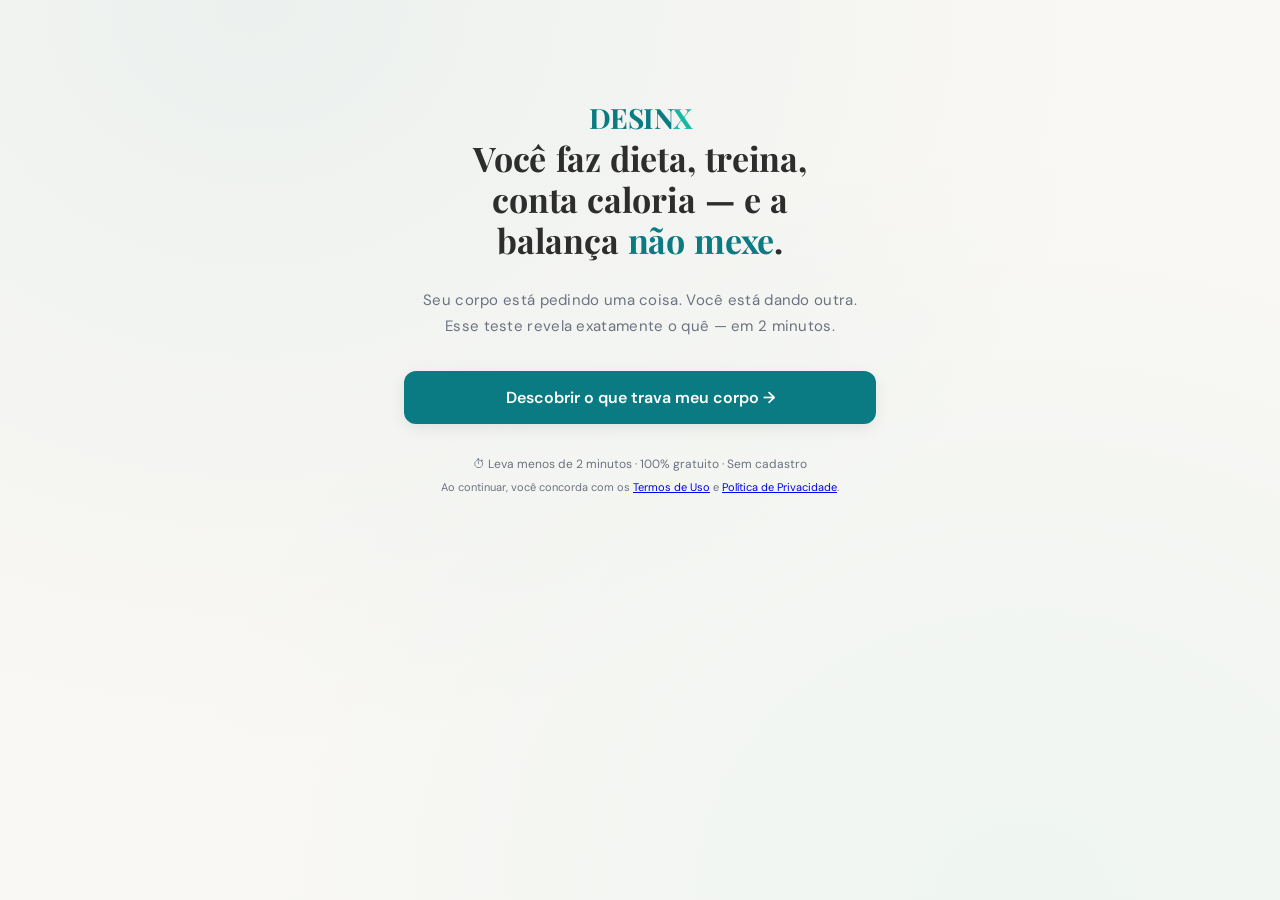
==== index.html @ 687bd18f "Add files via upload" ====
<!DOCTYPE html>
<html lang="pt-BR">
<head>
  <meta charset="UTF-8">
  <meta name="viewport" content="width=device-width, initial-scale=1.0">
  <title>Desinx</title>
  <meta name="description" content="Descubra por que seu corpo resiste a emagrecer e como inverter isso em 2 minutos.">

  <!-- Fonts — performance otimizada -->
  <!-- Preconnect para eliminar latência de DNS/TLS -->
  <link rel="preconnect" href="https://fonts.googleapis.com">
  <link rel="preconnect" href="https://fonts.gstatic.com" crossorigin>
  <!-- DM Sans: fonte principal — carregada normalmente (crítica para o texto do quiz) -->
  <!-- Playfair Display: apenas para títulos decorativos — carregada sem bloquear render (print trick) -->
  <link rel="stylesheet" href="https://fonts.googleapis.com/css2?family=DM+Sans:wght@400;500;600;700&display=swap">
  <link rel="stylesheet" href="https://fonts.googleapis.com/css2?family=Playfair+Display:ital,wght@0,700;1,400&display=swap" media="print" onload="this.media='all'">
  <noscript><link rel="stylesheet" href="https://fonts.googleapis.com/css2?family=Playfair+Display:ital,wght@0,700;1,400&display=swap"></noscript>

  <!-- Styles -->
  <style>
/* =============================================
   Protocolo Desinx — Styles
   ============================================= */

/* ===== RESET & VARIABLES ===== */
*,
*::before,
*::after {
  box-sizing: border-box;
  margin: 0;
  padding: 0;
}

:root {
  --primary: #0A7B83;
  --primary-light: #0a7b8318;
  --primary-mid: #0a7b8340;
  --accent: #17B8A2;
  --accent-light: #17b8a220;
  --bg: #FAF8F5;
  --bg-card: #FFFFFF;
  --text: #2D2D2D;
  --text-light: #6B7280;
  --coral: #E85D4A;
  --coral-light: #e85d4a15;
  --danger: #DC2626;
  --shadow-sm: 0 1px 3px rgba(0, 0, 0, 0.06);
  --shadow-md: 0 4px 16px rgba(0, 0, 0, 0.08);
  --shadow-lg: 0 8px 32px rgba(0, 0, 0, 0.12);
  --radius: 12px;
  --radius-lg: 16px;
  --font-body: 'DM Sans', system-ui, sans-serif;
  --font-display: 'Playfair Display', Georgia, serif;
  --transition: all 0.25s cubic-bezier(0.4, 0, 0.2, 1);
}

html {
  scroll-behavior: smooth;
}

body {
  font-family: var(--font-body);
  background: var(--bg);
  color: var(--text);
  min-height: 100vh;
  overflow-x: hidden;
  -webkit-font-smoothing: antialiased;
}

body::before {
  content: '';
  position: fixed;
  inset: 0;
  z-index: -1;
  background:
    radial-gradient(ellipse at 20% 0%, rgba(10, 123, 131, 0.06) 0%, transparent 60%),
    radial-gradient(ellipse at 80% 100%, rgba(23, 184, 162, 0.05) 0%, transparent 60%),
    var(--bg);
}


/* ===== LAYOUT ===== */
.quiz-container {
  max-width: 520px;
  margin: 0 auto;
  padding: 20px 16px;
  min-height: 100vh;
  display: flex;
  flex-direction: column;
}


/* ===== PROGRESS BAR ===== */
.progress-bar {
  display: flex;
  gap: 4px;
  margin-bottom: 32px;
  padding: 0 4px;
  opacity: 0;
  transform: translateY(-10px);
  transition: var(--transition);
}

.progress-bar.visible {
  opacity: 1;
  transform: translateY(0);
}

.progress-phase {
  flex: 1;
  text-align: center;
}

.progress-phase-label {
  font-size: 10px;
  font-weight: 600;
  letter-spacing: 0.08em;
  text-transform: uppercase;
  color: var(--text-light);
  margin-bottom: 6px;
  transition: color 0.3s;
}

.progress-phase.active .progress-phase-label {
  color: var(--primary);
}

.progress-phase.done .progress-phase-label {
  color: var(--accent);
}

.progress-phase-bar {
  height: 4px;
  border-radius: 4px;
  background: #E5E7EB;
  transition: background 0.4s;
}

.progress-phase.active .progress-phase-bar {
  background: var(--primary);
}

.progress-phase.done .progress-phase-bar {
  background: var(--accent);
}


/* ===== STEP ANIMATIONS ===== */
.step {
  display: none;
  flex-direction: column;
  flex: 1;
  animation: stepIn 0.35s cubic-bezier(0.4, 0, 0.2, 1) forwards;
}

.step.active {
  display: flex;
}

@keyframes stepIn {
  from { opacity: 0; transform: translateX(30px); }
  to   { opacity: 1; transform: translateX(0); }
}

@keyframes fadeIn {
  from { opacity: 0; transform: translateY(12px); }
  to   { opacity: 1; transform: translateY(0); }
}


/* ===== LOGO ===== */
.logo-wrap {
  display: flex;
  align-items: center;
  justify-content: center;
  margin-top: 0;
  margin-bottom: 2px;
  padding-top: 0;
}

.logo-wrap img {
  height: 72px;
  width: auto;
  max-width: 180px;
  object-fit: contain;
  display: block;
}

.logo-text {
  font-family: var(--font-display);
  font-size: 28px;
  font-weight: 700;
  color: var(--primary);
  letter-spacing: -0.5px;
}

.logo-text span {
  color: var(--accent);
}


/* ===== HEADINGS & TEXT ===== */
.step-question {
  font-family: var(--font-display);
  font-size: 26px;
  font-weight: 700;
  line-height: 1.15;
  color: var(--text);
  margin-top: 0;
  margin-bottom: 6px;
  text-wrap: balance;
}

.step-subtitle {
  font-size: 15px;
  color: var(--text-light);
  line-height: 1.4;
  margin-top: 0;
  margin-bottom: 14px;
}

.step-microcopy {
  font-size: 13px;
  color: var(--text-light);
  margin-top: 0;
  margin-bottom: 10px;
  font-style: italic;
}


/* ===== OPTION CARDS ===== */
.options-grid {
  display: grid;
  gap: 10px;
  margin-bottom: 14px;
}

.option-card {
  display: flex;
  align-items: center;
  gap: 12px;
  padding: 14px 16px;
  border: 2px solid #E5E7EB;
  border-radius: var(--radius);
  background: var(--bg-card);
  cursor: pointer;
  transition: var(--transition);
  font-size: 15px;
  font-weight: 500;
  user-select: none;
  box-shadow: var(--shadow-sm);
}

.option-card:hover {
  border-color: var(--primary-mid);
  background: var(--primary-light);
}

.option-card.selected {
  border-color: var(--primary);
  background: var(--primary-light);
  box-shadow: 0 0 0 1px var(--primary), var(--shadow-sm);
}

.option-card .icon {
  font-size: 22px;
  flex-shrink: 0;
  width: 32px;
  text-align: center;
}

.option-card .label {
  flex: 1;
}

.option-card .check {
  width: 22px;
  height: 22px;
  border-radius: 50%;
  border: 2px solid #D1D5DB;
  display: flex;
  align-items: center;
  justify-content: center;
  transition: var(--transition);
  flex-shrink: 0;
}

.option-card.selected .check {
  border-color: var(--primary);
  background: var(--primary);
}

.option-card.selected .check::after {
  content: '✓';
  color: white;
  font-size: 13px;
  font-weight: 700;
}


/* ===== BUTTONS ===== */
.btn-primary {
  width: 100%;
  padding: 16px 24px;
  border: none;
  border-radius: var(--radius);
  background: var(--primary);
  color: white;
  font-family: var(--font-body);
  font-size: 16px;
  font-weight: 600;
  cursor: pointer;
  transition: var(--transition);
  box-shadow: var(--shadow-md);
  margin-top: auto;
  margin-bottom: 20px;
  position: relative;
  overflow: hidden;
}

.btn-primary::before {
  content: '';
  position: absolute;
  inset: 0;
  background: linear-gradient(135deg, rgba(255, 255, 255, 0.15), transparent);
  opacity: 0;
  transition: opacity 0.3s ease;
}

.btn-primary:hover {
  background: #086b72;
  transform: translateY(-2px);
  box-shadow: 0 12px 24px rgba(10, 123, 131, 0.35);
}

.btn-primary:hover::before {
  opacity: 1;
}

.btn-primary:active {
  transform: translateY(0);
}

.btn-primary:disabled {
  opacity: 0.4;
  cursor: not-allowed;
  transform: none;
  box-shadow: none;
}

/* Sticky CTA (result + pricing screens) */
.sticky-cta {
  position: fixed;
  bottom: 0;
  left: 0;
  right: 0;
  padding: 12px 16px;
  padding-bottom: max(12px, env(safe-area-inset-bottom));
  background: linear-gradient(to top, var(--bg) 70%, transparent);
  z-index: 50;
}

.sticky-cta .btn-primary {
  max-width: 520px;
  margin: 0 auto;
  display: block;
}


/* ===== START SCREEN ===== */
.start-hero {
  padding: 12px 0 24px;
  display: flex;
  flex-direction: column;
  align-items: center;
  text-align: center;
}

.start-headline {
  font-family: var(--font-display);
  font-size: clamp(22px, 7vw, 34px);
  font-weight: 700;
  line-height: 1.2;
  letter-spacing: -0.3px;
  margin-bottom: 12px;
  color: var(--text);
  word-spacing: 0.05em;
  hyphens: none;
  text-wrap: balance;
  text-align: center;
}

.start-headline .rw {
  color: var(--primary);
  display: inline;
  transition: opacity 0.3s;
  white-space: normal;
}

.start-sub {
  font-size: 15px;
  color: var(--text-light);
  line-height: 1.7;
  margin: 16px 0 32px;
  letter-spacing: 0.3px;
  text-align: center;
}


/* ===== REVIEWS ===== */
.review-card {
  display: flex;
  align-items: flex-start;
  gap: 12px;
  padding: 14px;
  background: var(--bg-card);
  border-radius: var(--radius);
  box-shadow: var(--shadow-sm);
  border: 1px solid #f0eeeb;
  margin-bottom: 8px;
  animation: fadeIn 0.4s ease both;
}

.review-card:nth-child(2) { animation-delay: 0.1s; }
.review-card:nth-child(3) { animation-delay: 0.15s; }

.review-avatar {
  width: 40px;
  height: 40px;
  border-radius: 50%;
  object-fit: cover;
  flex-shrink: 0;
  border: 2px solid #f0eeeb;
}

.review-body {
  flex: 1;
  min-width: 0;
}

.review-stars {
  color: #F59E0B;
  font-size: 13px;
  letter-spacing: 0.5px;
  margin-bottom: 4px;
}

.review-quote {
  font-size: 13px;
  line-height: 1.5;
  color: var(--text);
  margin-bottom: 4px;
}

.review-author {
  font-size: 12px;
  color: var(--text-light);
  font-weight: 600;
}


/* ===== LEGAL CHECKBOX ===== */
.legal-wrap {
  margin: 14px 0;
}

.legal-check {
  display: flex;
  align-items: flex-start;
  gap: 10px;
  font-size: 13px;
  color: var(--text-light);
  line-height: 1.6;
  cursor: pointer;
  transition: var(--transition);
}

.legal-check input {
  margin-top: 2px;
  accent-color: var(--primary);
  width: 18px;
  height: 18px;
  min-width: 18px;
  flex-shrink: 0;
  cursor: pointer;
}

.legal-check span {
  flex: 1;
  display: block;
}

.legal-check a {
  color: var(--primary);
  text-decoration: none;
  font-weight: 600;
  border-bottom: 1px solid rgba(10, 123, 131, 0.3);
  transition: var(--transition);
}

.legal-check a:hover {
  border-bottom-color: var(--primary);
  color: #086b72;
}

.legal-error {
  font-size: 11px;
  color: var(--danger);
  margin-top: 6px;
  display: none;
  animation: fadeIn 0.2s ease;
  padding-left: 24px;
}

.legal-error.visible {
  display: block;
}

.legal-check.shake {
  animation: shake 0.4s ease;
}

.legal-check.error-state {
  color: var(--danger);
}

.legal-check.error-state input {
  outline: 2px solid var(--danger);
  outline-offset: 1px;
}

@keyframes shake {
  0%, 100% { transform: translateX(0); }
  20%, 60% { transform: translateX(-6px); }
  40%, 80% { transform: translateX(6px); }
}


/* ===== TRANSITION SCREEN ===== */
.transition-screen {
  text-align: center;
  padding: 24px 0;
}

.transition-screen .icon-big {
  font-size: 64px;
  margin-bottom: 20px;
}

.transition-screen .headline {
  font-family: var(--font-display);
  font-size: 24px;
  font-weight: 700;
  line-height: 1.3;
  margin-bottom: 16px;
  color: var(--text);
  hyphens: none;
  text-wrap: balance;
}

.transition-screen .body-text {
  font-size: 15px;
  line-height: 1.7;
  color: var(--text-light);
  margin-bottom: 16px;
}

.transition-screen .highlight {
  background: var(--primary-light);
  border-left: 3px solid var(--primary);
  padding: 14px 16px;
  border-radius: 0 var(--radius) var(--radius) 0;
  font-size: 14px;
  color: var(--primary);
  font-weight: 500;
  margin: 20px 0;
  text-align: left;
  line-height: 1.6;
}


/* ===== FORM INPUTS ===== */
.input-group {
  margin-bottom: 20px;
}

.input-group label {
  display: block;
  font-size: 14px;
  font-weight: 600;
  color: var(--text);
  margin-bottom: 8px;
}

.input-row {
  display: flex;
  gap: 8px;
  align-items: center;
}

.input-field {
  flex: 1;
  padding: 14px 16px;
  border: 2px solid #E5E7EB;
  border-radius: var(--radius);
  font-family: var(--font-body);
  font-size: 16px;
  color: var(--text);
  background: var(--bg-card);
  transition: border-color 0.2s;
  -moz-appearance: textfield;
}

.input-field::-webkit-inner-spin-button {
  -webkit-appearance: none;
}

.input-field:focus {
  outline: none;
  border-color: var(--primary);
}

.input-field.input-error {
  border-color: var(--danger);
}

.input-unit {
  font-size: 14px;
  font-weight: 600;
  color: var(--text-light);
  min-width: 30px;
}

.input-hint {
  font-size: 11px;
  color: var(--text-light);
  margin-top: 4px;
  display: block;
}

.input-error-msg {
  font-size: 12px;
  color: var(--danger);
  margin-top: 4px;
  display: none;
  animation: fadeIn 0.2s ease;
}

.input-error-msg.visible {
  display: block;
}

.feedback-badge {
  display: none;
  padding: 10px 14px;
  border-radius: var(--radius);
  font-size: 13px;
  font-weight: 500;
  margin-top: 12px;
  background: var(--accent-light);
  color: var(--primary);
  animation: fadeIn 0.3s ease;
  line-height: 1.5;
}

.feedback-badge.visible {
  display: block;
}

.feedback-badge.error {
  background: #fef2f2;
  color: var(--danger);
}

.text-field {
  width: 100%;
  padding: 14px 16px;
  border: 2px solid #E5E7EB;
  border-radius: var(--radius);
  font-family: var(--font-body);
  font-size: 16px;
  color: var(--text);
  background: var(--bg-card);
  transition: border-color 0.2s;
  margin-bottom: 16px;
}

.text-field:focus {
  outline: none;
  border-color: var(--primary);
}

.justify-text {
  font-size: 12px;
  color: var(--text-light);
  line-height: 1.5;
  margin-top: 4px;
  margin-bottom: 16px;
}


/* ===== LOADING SCREEN ===== */
.loading-screen {
  display: flex;
  flex-direction: column;
  align-items: center;
  justify-content: center;
  text-align: center;
  flex: 1;
  padding: 40px 0;
}

.loading-screen .headline {
  font-family: var(--font-display);
  font-size: 24px;
  font-weight: 700;
  margin-bottom: 32px;
  color: var(--text);
  hyphens: none;
  text-wrap: balance;
}

.loading-bar-wrap {
  width: 100%;
  max-width: 320px;
  height: 6px;
  background: #E5E7EB;
  border-radius: 6px;
  overflow: hidden;
  margin-bottom: 24px;
}

.loading-bar-fill {
  height: 100%;
  background: linear-gradient(90deg, var(--primary), var(--accent));
  border-radius: 6px;
  width: 0%;
  transition: width 0.3s linear;
}

.loading-text {
  font-size: 15px;
  color: var(--text-light);
  min-height: 24px;
  transition: opacity 0.3s;
}

.water-ripple {
  width: 80px;
  height: 80px;
  margin: 0 auto 24px;
  position: relative;
}

.water-ripple::before,
.water-ripple::after {
  content: '';
  position: absolute;
  inset: 0;
  border-radius: 50%;
  border: 2px solid var(--primary);
  opacity: 0;
  animation: ripple 2s ease-out infinite;
}

.water-ripple::after {
  animation-delay: 0.6s;
}

@keyframes ripple {
  0%   { transform: scale(0.3); opacity: 0.8; }
  100% { transform: scale(1.2); opacity: 0; }
}

.water-drop {
  position: absolute;
  top: 50%;
  left: 50%;
  transform: translate(-50%, -50%);
  font-size: 32px;
}


/* ===== RESULT SCREEN ===== */
.result-header {
  text-align: center;
  margin-bottom: 28px;
}

.result-header .headline {
  font-family: var(--font-display);
  font-size: 26px;
  font-weight: 700;
  margin-bottom: 8px;
  hyphens: none;
  text-wrap: balance;
}

.result-header .sub {
  font-size: 15px;
  color: var(--text-light);
  line-height: 1.5;
}

.benefits-grid {
  display: grid;
  grid-template-columns: 1fr 1fr;
  gap: 12px;
  margin-bottom: 28px;
}

.benefit-card {
  padding: 16px;
  border-radius: var(--radius);
  background: var(--bg-card);
  box-shadow: var(--shadow-sm);
  border: 1px solid #f0eeeb;
  text-align: center;
  animation: fadeIn 0.4s ease both;
}

.benefit-card:nth-child(2) { animation-delay: 0.1s; }
.benefit-card:nth-child(3) { animation-delay: 0.2s; }
.benefit-card:nth-child(4) { animation-delay: 0.3s; }

.benefit-card .b-icon  { font-size: 28px; margin-bottom: 8px; }
.benefit-card .b-title { font-size: 14px; font-weight: 700; color: var(--text); margin-bottom: 4px; }
.benefit-card .b-desc  { font-size: 12px; color: var(--text-light); line-height: 1.4; }

.plan-preview {
  background: var(--bg-card);
  border-radius: var(--radius-lg);
  padding: 20px;
  box-shadow: var(--shadow-sm);
  border: 1px solid #f0eeeb;
  margin-bottom: 28px;
}

.plan-preview h3 {
  font-size: 16px;
  font-weight: 700;
  color: var(--primary);
  margin-bottom: 12px;
}

.plan-day {
  display: flex;
  align-items: center;
  gap: 10px;
  padding: 8px 0;
  border-bottom: 1px solid #f5f3f0;
  font-size: 13px;
}

.plan-day:last-child {
  border-bottom: none;
}

.plan-day .day-num {
  width: 28px;
  height: 28px;
  border-radius: 50%;
  background: var(--primary-light);
  color: var(--primary);
  font-weight: 700;
  font-size: 11px;
  display: flex;
  align-items: center;
  justify-content: center;
  flex-shrink: 0;
}

.estimate-box {
  background: linear-gradient(135deg, var(--primary-light), var(--accent-light));
  border-radius: var(--radius);
  padding: 16px;
  text-align: center;
  margin-bottom: 24px;
  border: 1px solid var(--primary-mid);
}

.estimate-box .big {
  font-family: var(--font-display);
  font-size: 28px;
  font-weight: 700;
  color: var(--primary);
}

.estimate-box .small {
  font-size: 13px;
  color: var(--text-light);
  margin-top: 4px;
}

.result-wrap {
  display: block;
}

.btn-result {
  margin-top: 24px;
  margin-bottom: 24px;
}


/* ===== PRICING SCREEN ===== */
.pricing-header {
  text-align: center;
  margin-bottom: 24px;
}

.pricing-header .headline {
  font-family: var(--font-display);
  font-size: 24px;
  font-weight: 700;
  margin-bottom: 12px;
  hyphens: none;
  text-wrap: balance;
}

.timer-bar {
  display: inline-flex;
  align-items: center;
  gap: 8px;
  padding: 10px 20px;
  border-radius: 99px;
  background: var(--coral-light);
  color: var(--coral);
  font-size: 14px;
  font-weight: 600;
  margin-bottom: 24px;
}

.pricing-cards {
  display: flex;
  flex-direction: column;
  gap: 12px;
  margin-bottom: 24px;
}

.price-card {
  display: flex;
  align-items: center;
  justify-content: space-between;
  padding: 16px;
  border: 2px solid #E5E7EB;
  border-radius: var(--radius);
  background: var(--bg-card);
  cursor: pointer;
  transition: var(--transition);
  position: relative;
}

.price-card:hover        { border-color: var(--primary-mid); }
.price-card.selected     { border-color: var(--primary); box-shadow: 0 0 0 1px var(--primary); }
.price-card.featured     { border-color: var(--primary); }

.price-card .badge {
  position: absolute;
  top: -11px;
  left: 50%;
  transform: translateX(-50%);
  background: var(--primary);
  color: white;
  padding: 3px 14px;
  border-radius: 99px;
  font-size: 11px;
  font-weight: 700;
  letter-spacing: 0.03em;
  text-transform: uppercase;
  white-space: nowrap;
}

.price-left {
  display: flex;
  align-items: center;
  gap: 12px;
}

.price-radio {
  width: 20px;
  height: 20px;
  border-radius: 50%;
  border: 2px solid #D1D5DB;
  display: flex;
  align-items: center;
  justify-content: center;
  transition: var(--transition);
  flex-shrink: 0;
}

.price-card.selected .price-radio {
  border-color: var(--primary);
  background: var(--primary);
}

.price-card.selected .price-radio::after {
  content: '';
  width: 8px;
  height: 8px;
  border-radius: 50%;
  background: white;
}

.price-name   { font-size: 15px; font-weight: 600; }
.price-detail { font-size: 12px; color: var(--text-light); }
.price-right  { text-align: right; }
.price-value  { font-size: 20px; font-weight: 700; color: var(--primary); }
.price-per    { font-size: 12px; color: var(--text-light); }

.guarantee-box {
  display: flex;
  align-items: flex-start;
  gap: 12px;
  padding: 16px;
  border-radius: var(--radius);
  background: var(--accent-light);
  border: 1px solid rgba(23, 184, 162, 0.2);
  margin-bottom: 20px;
}

.guarantee-box .g-icon  { font-size: 24px; flex-shrink: 0; }
.guarantee-box .g-title { font-size: 14px; font-weight: 700; color: var(--text); margin-bottom: 2px; }
.guarantee-box .g-text  { font-size: 13px; color: var(--text-light); line-height: 1.5; }

.payment-methods {
  display: flex;
  justify-content: center;
  gap: 16px;
  margin: 16px 0 8px;
  font-size: 12px;
  color: var(--text-light);
}

.pricing-reviews {
  margin-top: 24px;
}

.p-review {
  padding: 14px;
  background: var(--bg-card);
  border-radius: var(--radius);
  box-shadow: var(--shadow-sm);
  margin-bottom: 10px;
  border: 1px solid #f0eeeb;
  display: flex;
  align-items: flex-start;
  gap: 12px;
}

.p-review .review-avatar { width: 36px; height: 36px; }
.p-review .p-body        { flex: 1; }
.p-review .stars         { color: #F59E0B; font-size: 12px; margin-bottom: 4px; }
.p-review .text          { font-size: 13px; line-height: 1.5; color: var(--text); margin-bottom: 4px; font-style: italic; }
.p-review .author        { font-size: 12px; color: var(--text-light); font-weight: 600; }


/* ===== THANK YOU ===== */
.thankyou {
  text-align: center;
  padding: 40px 0;
}

.thankyou .big-check { font-size: 64px; margin-bottom: 16px; }
.thankyou .headline  { font-family: var(--font-display); font-size: 26px; font-weight: 700; margin-bottom: 8px; }
.thankyou .sub       { font-size: 15px; color: var(--text-light); margin-bottom: 32px; }

.step-list {
  text-align: left;
  margin-bottom: 32px;
}

.step-item {
  display: flex;
  align-items: center;
  gap: 12px;
  padding: 14px 0;
  border-bottom: 1px solid #f0eeeb;
  font-size: 15px;
}

.step-item:last-child {
  border-bottom: none;
}

.step-item .s-num {
  width: 32px;
  height: 32px;
  border-radius: 50%;
  background: var(--primary);
  color: white;
  font-weight: 700;
  font-size: 14px;
  display: flex;
  align-items: center;
  justify-content: center;
  flex-shrink: 0;
}

.upsell-box {
  padding: 20px;
  border-radius: var(--radius-lg);
  background: linear-gradient(135deg, var(--primary-light), var(--accent-light));
  border: 1px solid var(--primary-mid);
}

.upsell-box h3    { font-size: 16px; font-weight: 700; margin-bottom: 4px; }
.upsell-box p     { font-size: 13px; color: var(--text-light); margin-bottom: 12px; }
.upsell-box .price { font-size: 22px; font-weight: 700; color: var(--primary); margin-bottom: 12px; }


/* ===== TOAST ===== */
.toast {
  position: fixed;
  bottom: 90px;
  left: 50%;
  transform: translateX(-50%) translateY(80px);
  background: var(--text);
  color: white;
  padding: 12px 20px;
  border-radius: var(--radius);
  font-size: 14px;
  font-weight: 500;
  z-index: 100;
  opacity: 0;
  pointer-events: none;
  transition: all 0.4s cubic-bezier(0.4, 0, 0.2, 1);
  max-width: 90%;
  text-align: center;
  box-shadow: var(--shadow-lg);
}

.toast.show {
  opacity: 1;
  transform: translateX(-50%) translateY(0);
}

/* ===== INTL-TEL-INPUT OVERRIDES ===== */
.iti {
  width: 100%;
  display: block;
}
.iti__country-list {
  font-family: var(--font-body);
  color: var(--text);
  border-radius: 8px;
  box-shadow: var(--shadow-md);
  border: 1px solid #E5E7EB;
}

/* ===== PRICING ANCHORING & GUARANTEE ===== */
.price-anchoring {
  background: white;
  border-radius: var(--radius);
  padding: 16px;
  margin-bottom: 24px;
  border: 1px solid #E5E7EB;
}
.anchor-item {
  display: flex;
  justify-content: space-between;
  font-size: 14px;
  color: var(--text-light);
  margin-bottom: 8px;
}
.anchor-item.total {
  border-top: 1px solid #E5E7EB;
  padding-top: 8px;
  margin-top: 8px;
  font-weight: 600;
  color: var(--text);
}
.anchor-highlight {
  background: var(--primary-light);
  color: var(--primary-dark);
  padding: 10px;
  border-radius: 6px;
  text-align: center;
  font-weight: 700;
  margin-top: 12px;
  font-size: 15px;
}

.guarantee-badge {
  background: #F0FDF4;
  color: #166534;
  border: 1px solid #BBF7D0;
  padding: 12px;
  border-radius: var(--radius);
  text-align: center;
  font-weight: 600;
  font-size: 14px;
  margin-bottom: 20px;
}

/* ===== EXIT INTENT MODAL ===== */
.exit-modal {
  position: fixed;
  inset: 0;
  background: rgba(0,0,0,0.6);
  z-index: 1000;
  display: flex;
  align-items: center;
  justify-content: center;
  padding: 20px;
  opacity: 0;
  pointer-events: none;
  transition: opacity 0.3s;
}
.exit-modal.visible {
  opacity: 1;
  pointer-events: auto;
}
.exit-modal-content {
  background: white;
  border-radius: 16px;
  padding: 32px 24px;
  max-width: 400px;
  width: 100%;
  text-align: center;
  position: relative;
  transform: translateY(20px);
  transition: transform 0.3s;
}
.exit-modal.visible .exit-modal-content {
  transform: translateY(0);
}
.exit-close {
  position: absolute;
  top: 12px;
  right: 16px;
  background: none;
  border: none;
  font-size: 24px;
  color: var(--text-light);
  cursor: pointer;
}
.exit-icon {
  font-size: 48px;
  margin-bottom: 16px;
}
.exit-title {
  font-family: var(--font-display);
  font-size: 24px;
  font-weight: 700;
  margin-bottom: 12px;
  color: var(--text);
  line-height: 1.2;
}
.exit-desc {
  color: var(--text-light);
  margin-bottom: 24px;
  line-height: 1.5;
}
.btn-text {
  background: none;
  border: none;
  color: var(--text-light);
  font-size: 14px;
  text-decoration: underline;
  cursor: pointer;
  margin-top: 12px;
}

/* ===== RESPONSIVE ===== */
@media (min-width: 640px) {
  .quiz-container  { padding: 32px 24px; }
  .step-question   { font-size: 28px; }
  .options-grid.two-col { grid-template-columns: 1fr 1fr; }
}

/* Guarantee Block — Prominent */
.guarantee-block {
  display: flex;
  align-items: flex-start;
  gap: 14px;
  padding: 20px;
  border-radius: var(--radius-lg);
  background: linear-gradient(135deg, #f0fdf4, #ecfdf5);
  border: 2px solid #86efac;
  margin-bottom: 24px;
}
.guarantee-block .guarantee-icon {
  font-size: 32px;
  flex-shrink: 0;
}
.guarantee-block .guarantee-text strong {
  font-size: 15px;
  color: var(--text);
  display: block;
  margin-bottom: 4px;
}
.guarantee-block .guarantee-text p {
  font-size: 13px;
  color: var(--text-light);
  line-height: 1.5;
  margin: 0;
}

/* Badge save variant */
.badge-save {
  background: linear-gradient(135deg, #059669, #10b981) !important;
  color: #fff !important;
}

/* Dynamic Feedback — inline after options */
.dynamic-feedback {
  display: none;
  padding: 14px 18px;
  border-radius: 10px;
  background: linear-gradient(135deg, var(--primary-light), var(--accent-light));
  border-left: 4px solid var(--primary);
  font-size: 13.5px;
  line-height: 1.55;
  color: var(--text);
  margin: 12px 0 8px;
  animation: fadeIn 0.35s ease both;
}
.dynamic-feedback.visible {
  display: block;
}

/* Diagnosis Card on Result */
.diagnosis-card {
  background: linear-gradient(135deg, #fef2f2, #fff7ed);
  border: 2px solid #f97316;
  border-radius: 14px;
  padding: 20px;
  margin: 20px 0;
  text-align: center;
}
.diagnosis-label {
  font-size: 11px;
  letter-spacing: 2px;
  text-transform: uppercase;
  color: #9a3412;
  font-weight: 700;
  margin-bottom: 8px;
}
.diagnosis-name {
  font-family: var(--font-display);
  font-size: 20px;
  font-weight: 700;
  color: #c2410c;
  margin-bottom: 8px;
}
.diagnosis-desc {
  font-size: 14px;
  color: var(--text);
  line-height: 1.5;
  margin-bottom: 6px;
}
.diagnosis-explain {
  font-size: 13px;
  color: var(--text-light);
  font-style: italic;
  margin-top: 8px;
}

</style>

<!-- Ticto Echo: repasse automático de UTMs para o checkout -->
<script defer src="https://echo.ticto.app/ticto-echo.min.js"></script>

</head>
<body>

  <div class="quiz-container" id="app">

    <!-- Progress Bar -->
    <div class="progress-bar" id="progressBar">
      <div class="progress-phase" data-phase="1">
        <div class="progress-phase-label">Diagnóstico</div>
        <div class="progress-phase-bar"></div>
      </div>
      <div class="progress-phase" data-phase="2">
        <div class="progress-phase-label">Histórico</div>
        <div class="progress-phase-bar"></div>
      </div>
      <div class="progress-phase" data-phase="3">
        <div class="progress-phase-label">Calibração</div>
        <div class="progress-phase-bar"></div>
      </div>
      <div class="progress-phase" data-phase="4">
        <div class="progress-phase-label">Perfil</div>
        <div class="progress-phase-bar"></div>
      </div>
    </div>

    <!-- Quiz Steps (rendered by JS) -->
    <div id="stepsContainer"></div>

  </div>

  <!-- Toast Notifications -->
  <div class="toast" id="toast"></div>

  <!-- Exit Intent Modal -->
  <div class="exit-modal" id="exitModal">
    <div class="exit-modal-content">
      <button class="exit-close" onclick="closeExitModal()">×</button>
      <div class="exit-icon">🎁</div>
      <h2 class="exit-title">Você já está na metade da análise.</h2>
      <p class="exit-desc">Faltam poucas perguntas pra montar seu protocolo personalizado. Se sair agora, vai precisar <strong>recomeçar do zero</strong>.</p>
      <button class="btn-primary" onclick="acceptExitOffer()">Continuar minha análise →</button>
      <button class="btn-text" onclick="closeExitModal()">Não, prefiro sair</button>
    </div>
  </div>

  <!-- App Logic -->
  <script>
/* =============================================
   Protocolo Desinx — App Logic v2.0
   Direct Response / High-Conversion Rewrite
   ============================================= */


/* =============================================
   1. TESTIMONIALS POOL (15 unique)
   ============================================= */

function makeAvatar(name, hue) {
  return `data:image/svg+xml,${encodeURIComponent(`<svg xmlns="http://www.w3.org/2000/svg" viewBox="0 0 80 80"><rect fill="hsl(${hue},45%,88%)" width="80" height="80" rx="40"/><text x="50%" y="54%" text-anchor="middle" dominant-baseline="middle" fill="hsl(${hue},40%,40%)" font-family="sans-serif" font-size="32" font-weight="600">${name[0]}</text></svg>`)}`;
}

const TESTIMONIALS = [
  { name: 'Camila R.',   age: 34, job: 'analista de marketing, mãe de 2', text: 'Perdi 8kg em 6 semanas sem academia. Meu marido perguntou o que eu estava fazendo de diferente.', stars: 5,   av: makeAvatar('Camila R.', 160) },
  { name: 'Patrícia M.', age: 41, job: 'professora',                      text: 'Pela primeira vez em 10 anos, não voltei a engordar. O Protocolo mudou minha relação com a balança.',   stars: 5,   av: makeAvatar('Patrícia M.', 210) },
  { name: 'Fernanda L.', age: 29, job: 'designer freelancer',             text: 'O inchaço sumiu na segunda semana. Minhas calças voltaram a servir.',                                   stars: 5,   av: makeAvatar('Fernanda L.', 280) },
  { name: 'Juliana S.',  age: 37, job: 'advogada',                        text: 'Gastei uma fortuna em nutri e academia. Aqui tive resultado em 3 semanas pagando o preço de um café.',   stars: 5,   av: makeAvatar('Juliana S.', 40) },
  { name: 'Renata C.',   age: 45, job: 'enfermeira, mãe de 3',            text: 'Com 3 filhos e plantão, eu achava impossível. 15 minutos por dia foi tudo que precisei.',                stars: 5,   av: makeAvatar('Renata C.', 330) },
  { name: 'Aline F.',    age: 32, job: 'empreendedora',                   text: 'Eliminei 6kg sem cortar o que amo comer. O segredo é a ordem, não a restrição.',                         stars: 4.5, av: makeAvatar('Aline F.', 190) },
  { name: 'Mariana D.',  age: 38, job: 'gerente de RH',                   text: 'Minha energia voltou no dia 4. Parece exagero, mas é real. Eu tinha esquecido como era ter disposição.', stars: 5,   av: makeAvatar('Mariana D.', 240) },
  { name: 'Beatriz O.',  age: 27, job: 'estudante de medicina',           text: 'Eu estudava emagrecimento e mesmo assim não conseguia. O Protocolo me mostrou o que eu fazia na ordem errada.', stars: 4.5, av: makeAvatar('Beatriz O.', 300) },
  { name: 'Carla T.',    age: 43, job: 'servidora pública',               text: 'Meu metabolismo parecia morto. Na segunda semana eu já sentia diferença na roupa e no espelho.',         stars: 5,   av: makeAvatar('Carla T.', 20) },
  { name: 'Débora N.',   age: 31, job: 'fotógrafa',                       text: 'Já tinha tentado 4 apps diferentes. Esse foi o primeiro que eu terminei a primeira semana inteira.',     stars: 4.5, av: makeAvatar('Débora N.', 350) },
  { name: 'Larissa P.',  age: 36, job: 'dentista, mãe de 1',              text: 'Perdi a barriga pós-parto que tinha há 2 anos. Minha autoestima voltou junto com as roupas antigas.',    stars: 5,   av: makeAvatar('Larissa P.', 130) },
  { name: 'Priscila V.', age: 44, job: 'professora de yoga',              text: 'Mesmo como instrutora, eu não conseguia perder peso. O Protocolo completou o que faltava.',              stars: 5,   av: makeAvatar('Priscila V.', 60) },
  { name: 'Gabriela M.', age: 28, job: 'social media',                    text: 'Minha chefe perguntou se eu fiz lipo. Foram 7kg em 5 semanas. Sem cirurgia, sem sofrimento.',           stars: 5,   av: makeAvatar('Gabriela M.', 170) },
  { name: 'Tatiane R.',  age: 39, job: 'bancária',                        text: 'Eu vivia inchada e cansada. Na primeira fase meu corpo desinflou de um jeito que nunca tinha acontecido.', stars: 4.5, av: makeAvatar('Tatiane R.', 220) },
  { name: 'Sandra K.',   age: 52, job: 'empresária',                      text: 'Com 52 anos eu achei que meu metabolismo tinha aposentado. O Protocolo provou que eu estava errada.',    stars: 5,   av: makeAvatar('Sandra K.', 310) },
];

function renderStars(rating) {
  let html = '';
  const full = Math.floor(rating);
  const hasHalf = rating % 1 !== 0;
  for (let i = 0; i < full; i++) html += '★';
  if (hasHalf) {
    html += '<span style="position:relative;display:inline-block">'
          + '<span style="color:#E5E7EB">★</span>'
          + '<span style="position:absolute;left:0;top:0;width:55%;overflow:hidden;color:#F59E0B">★</span>'
          + '</span>';
  }
  for (let i = 0; i < 5 - full - (hasHalf ? 1 : 0); i++) {
    html += '<span style="color:#E5E7EB">★</span>';
  }
  return html;
}

let _usedTestimonials = new Set();

function getRandomTestimonials(count) {
  const available = [];
  for (let i = 0; i < TESTIMONIALS.length; i++) {
    if (!_usedTestimonials.has(i)) available.push(i);
  }
  if (available.length < count) {
    _usedTestimonials.clear();
    for (let i = 0; i < TESTIMONIALS.length; i++) available.push(i);
  }
  for (let i = available.length - 1; i > 0; i--) {
    const j = Math.floor(Math.random() * (i + 1));
    [available[i], available[j]] = [available[j], available[i]];
  }
  const picked = available.slice(0, count);
  picked.forEach(i => _usedTestimonials.add(i));
  return picked.map(i => TESTIMONIALS[i]);
}

function avatarFallback(name) {
  return `data:image/svg+xml,<svg xmlns=%22http://www.w3.org/2000/svg%22 viewBox=%220 0 40 40%22><rect fill=%22%23E5E7EB%22 width=%2240%22 height=%2240%22/><text x=%2250%%22 y=%2254%%22 text-anchor=%22middle%22 fill=%22%236B7280%22 font-size=%2216%22>${name[0]}</text></svg>`;
}

function renderReviewCards(count = 3) {
  return getRandomTestimonials(count).map(r => `
    <div class="review-card">
      <img class="review-avatar" src="${r.av}" alt="${r.name}" loading="lazy"
           onerror="this.src='${avatarFallback(r.name)}'">
      <div class="review-body">
        <div class="review-stars">${renderStars(r.stars)}</div>
        <div class="review-quote">"${r.text}"</div>
        <div class="review-author">${r.name}, ${r.age} anos — ${r.job}</div>
      </div>
    </div>
  `).join('');
}

function renderPricingReviews(count = 3) {
  return getRandomTestimonials(count).map(r => `
    <div class="p-review">
      <img class="review-avatar" src="${r.av}" alt="${r.name}" loading="lazy"
           onerror="this.src='${avatarFallback(r.name)}'">
      <div class="p-body">
        <div class="stars">${renderStars(r.stars)}</div>
        <div class="text">"${r.text}"</div>
        <div class="author">${r.name}, ${r.age} anos — ${r.job}</div>
      </div>
    </div>
  `).join('');
}


/* =============================================
   2. HEADLINES — PAIN-SPECIFIC, IDENTITY-DRIVEN
   ============================================= */

const HEADLINES = [
  'Você faz dieta, treina, conta caloria — e a balança <span class="rw" id="rw">não mexe</span>.',
  'Seu corpo não está contra você. Está <span class="rw" id="rw">travado</span>.',
  '93% das mulheres que não emagrecem cometem o mesmo <span class="rw" id="rw">erro invisível</span>',
  'O problema nunca foi disciplina. Foi <span class="rw" id="rw">sequência</span>.',
  'Existe uma razão biológica pela qual nenhuma dieta funcionou <span class="rw" id="rw">pra você</span>',
];

const SUBHEADLINES = [
  'Responda 7 perguntas em 2 minutos. Descubra o que realmente trava seu metabolismo — e como destravar ainda essa semana.',
  'Mais de 12.847 mulheres já descobriram o bloqueio que nenhum nutricionista encontrou. Faça o teste gratuito.',
  'Seu corpo está pedindo uma coisa. Você está dando outra. Esse teste revela exatamente o quê — em 2 minutos.',
  'Antes de tentar mais uma dieta, descubra por que as anteriores falharam. Teste gratuito de 2 minutos.',
  'Não é falta de esforço. É um bloqueio metabólico que 93% das mulheres nem sabem que têm. Descubra o seu.',
];

const ROTATING_WORDS = {
  0: ['não mexe', 'trava no mesmo número', 'não responde'],
  1: ['travado', 'em modo de proteção', 'adormecido'],
  2: ['erro invisível', 'bloqueio oculto', 'sabotador silencioso'],
  3: ['sequência', 'a ordem que você faz', 'o passo que você pula'],
  4: ['pra você', 'até agora', 'sozinha'],
};

const headlineIndex = Math.floor(Math.random() * HEADLINES.length);
const subheadlineIndex = Math.floor(Math.random() * SUBHEADLINES.length);


/* =============================================
   3. DYNAMIC POST-SELECT FEEDBACK MAP
   ============================================= */

const DYNAMIC_FEEDBACK = {
  'objetivo': {
    'Perder peso': '87% das mulheres que chegam aqui marcam essa opção — e quase todas tinham o mesmo bloqueio invisível.',
    'Definir o corpo': 'Definição sem destravar o metabolismo é como pintar uma parede mofada. Primeiro, a gente resolve a base.',
    'Eliminar inchaço e retenção': 'O inchaço é o primeiro sinal de que algo está errado por dentro. Bom — é também o primeiro a sumir.',
    'Ter mais energia e disposição': 'Falta de energia é sintoma clássico de metabolismo em modo de sobrevivência. Você está no lugar certo.',
    'Me sentir bem comigo mesma': 'Tudo começa por dentro. Quando o corpo funciona, a autoestima volta sozinha.',
  },
  'frustracao': {
    'Faço dieta mas não perco peso': '⚠️ Isso não é falta de esforço. É o sinal mais claro de que seu metabolismo está operando em modo de sobrevivência.',
    'Perco e depois recupero tudo': '⚠️ Efeito rebote. Acontece quando você força a perda sem destravar primeiro. Seu corpo entende restrição como ameaça.',
    'Sinto muita fome e desisto': '⚠️ Fome incontrolável é sinal hormonal — leptina e grelina desreguladas. Não é fraqueza. É química.',
    'Não tenho tempo pra rotinas complicadas': '⚠️ O Protocolo foi desenhado pra quem tem menos de 15 minutos por dia. Rotina complicada é o motivo pelo qual os outros métodos falham.',
    'Não sei por onde começar': '⚠️ A confusão é proposital. A indústria lucra com você perdida. Aqui, o caminho é um só — e é simples.',
  },
  'corpo': {
    '_default': 'Sem julgamento. Essa informação calibra o protocolo pro seu corpo real — não pra um corpo genérico.',
  },
  'resultado-tentativas': {
    'Perdi pouco e parei': 'Seu corpo entrou em modo de defesa. Quando detecta restrição, ele freia tudo. É o sinal clássico de metabolismo travado.',
    'Emagreci mas voltei a engordar': 'Efeito rebote. Você perdeu peso sem destravar o metabolismo — e ele puxou tudo de volta como autodefesa.',
    'Não vi resultado nenhum': 'Quando absolutamente nada funciona, o problema nunca é esforço. É a sequência. Você estava fazendo as coisas certas na ordem errada.',
    'Nunca mantive tempo suficiente': 'Os métodos antigos exigem semanas de sofrimento antes do primeiro resultado. Aqui, a diferença aparece nos primeiros 7 dias.',
    'Tive bons resultados mas quero mais': 'Ótimo sinal. Seu metabolismo ainda responde — agora é questão de potencializar com a sequência certa.',
  },
  'trava': {
    'Meu metabolismo é muito lento': 'Seu metabolismo não é lento. Está em modo de proteção. O Pilar 1 do Protocolo foi desenhado pra reverter exatamente isso em 7 a 14 dias.',
    'Não consigo controlar a fome': 'Fome descontrolada = leptina em colapso. Não é falta de vontade. O Pilar 1 reseta esses sinais em 5-7 dias.',
    'Falta de motivação': 'Motivação acaba. Método, não. O Protocolo não depende de força de vontade — depende de sequência.',
    'Não sei o que fiz de errado': 'Provavelmente nada de errado. Só na ordem errada. É como montar um móvel pulando os 3 primeiros passos.',
    'Acho que é hormonal': 'Provavelmente é. Cortisol, insulina, leptina — quando estão desregulados, nenhuma dieta funciona. O Protocolo começa por aí.',
  },
  'atividade': {
    'Sedentária (quase nenhuma atividade)': 'O Protocolo não exige treino. Os micro-exercícios de 12 min são opcionais e feitos no seu quarto.',
    'Leve (caminhadas, tarefas do dia)': 'Esse nível já ajuda. Com o metabolismo destravado, até a caminhada leve vira queima ativa.',
    'Moderada (treino 2-3x por semana)': 'Você já treina e não vê resultado? Isso confirma: o problema não é exercício. É o que acontece antes dele.',
    'Intensa (treino 4+ vezes por semana)': 'Se você treina forte e não perde peso, seu metabolismo está em modo de sobrevivência. Treino sozinho não resolve — destravar vem primeiro.',
  },
  'alimentacao': {
    'Como de tudo, sem regra': 'Você não precisa mudar tudo. Precisa mudar a ordem. 3 ajustes na sequência alimentar mudam mais que qualquer dieta.',
    'Tento comer saudável mas escorrego': 'O "escorrego" não é falta de disciplina — é seu corpo gritando por algo que falta. O Protocolo elimina isso na raiz.',
    'Sigo uma dieta com alguma disciplina': 'Se você já tem disciplina e não vê resultado, o problema não é o que você come. É a sequência metabólica.',
    'Não sei se como bem ou mal': 'Essa confusão é comum. A indústria de dietas lucra com informação contraditória. Aqui, é direto ao ponto.',
    'Sei que como mal mas não consigo mudar': 'Você não precisa virar outra pessoa. O Protocolo funciona com ajustes mínimos — na ordem certa.',
  },
  'rotina': {
    '_default': 'Essa informação define qual das 4 versões do protocolo você vai receber.',
  },
  'tempo': {
    'Menos de 15 minutos': 'Anotado. Seu protocolo será montado pra caber em menos de 15 minutos por dia. Sem academia, sem receitas de 2 horas.',
    '15 a 30 minutos': 'Tempo ideal. 80% das mulheres que tiveram resultado investiam exatamente isso.',
    '30 minutos a 1 hora': 'Ótimo — com esse tempo, a versão avançada do Protocolo vai acelerar seus resultados.',
    'Mais de 1 hora': 'Com esse tempo, seu protocolo pode incluir os módulos bônus de aceleração.',
  },
  'restricoes': {
    '_default': 'Registrado. Todas as recomendações vão respeitar suas restrições — nada genérico, nada que coloque sua saúde em risco.',
  },
  'sono': {
    'Durmo bem, acordo disposta': 'Excelente. Sono bom = cortisol controlado = metabolismo mais responsivo. Você tem uma vantagem.',
    'Durmo mas acordo cansada': '⚠️ Acordar cansada mesmo dormindo indica cortisol elevado à noite. Isso trava a queima de gordura por até 14 horas. O Pilar 2 ataca exatamente isso.',
    'Tenho dificuldade pra dormir': '⚠️ Insônia dispara cortisol, que aumenta a fome e trava o metabolismo. O Pilar 2 do Protocolo foi desenhado pra corrigir isso antes de qualquer dieta.',
    'Durmo pouco (menos de 6h)': '⚠️ Menos de 6h de sono aumenta a fome em até 45% e reduz a queima calórica em 20%. Seu corpo está em modo de emergência. O Protocolo começa por aqui.',
  },
  'idade': {
    '18 – 24 anos': 'Nessa faixa, o metabolismo responde rápido. Se está travado agora, a janela de correção é curta — mas ainda está 100% aberta.',
    '25 – 34 anos': 'Essa é a faixa onde pequenas correções geram grandes resultados. Seu corpo ainda responde bem — se você souber a sequência.',
    '35 – 44 anos': 'Essa é a faixa onde o metabolismo mais responde ao Protocolo. A janela de ativação hormonal ainda está aberta — mas está fechando.',
    '45 – 54 anos': 'Depois dos 45, cada mês sem destravar torna a correção mais lenta. A boa notícia: o Protocolo foi calibrado pra essa faixa.',
    '55+ anos': 'Seu metabolismo não aposentou. Ele está em modo de proteção há anos. O Pilar 1 acorda ele de volta — em qualquer idade.',
  },
};

function getDynamicFeedback(stepId, value) {
  const map = DYNAMIC_FEEDBACK[stepId];
  if (!map) return null;
  if (map[value]) return map[value];
  if (map['_default']) return map['_default'];
  return null;
}


/* =============================================
   4. STATE
   ============================================= */

const state = {
  currentStep: 0,
  answers: {},
  userData: { name: '', whatsapp: '' },
  startTime: Date.now(),
  stepStartTime: Date.now(),
};


/* =============================================
   5. QUIZ STEPS DATA — REWRITTEN COPY
   ============================================= */

const steps = [
  // START
  { id: 'start', phase: 0, type: 'start' },

  // PHASE 1 — DIAGNÓSTICO (was "Objetivo")
  {
    id: 'objetivo', phase: 1, type: 'single',
    question: 'O que você mais quer resolver agora no seu corpo?',
    options: [
      { icon: '🎯', label: 'Perder peso' },
      { icon: '💪', label: 'Definir o corpo' },
      { icon: '💧', label: 'Eliminar inchaço e retenção' },
      { icon: '⚡', label: 'Ter mais energia e disposição' },
      { icon: '🧘', label: 'Me sentir bem comigo mesma' },
    ],
  },
  {
    id: 'frustracao', phase: 1, type: 'single',
    preHeadline: 'Entendi. Agora preciso saber o que está travando você.',
    question: 'Qual dessas situações mais te descreve?',
    options: [
      { icon: '😤', label: 'Faço dieta mas não perco peso' },
      { icon: '🔄', label: 'Perco e depois recupero tudo' },
      { icon: '🍽️', label: 'Sinto muita fome e desisto' },
      { icon: '⏰', label: 'Não tenho tempo pra rotinas complicadas' },
      { icon: '😶', label: 'Não sei por onde começar' },
    ],
  },
  {
    id: 'corpo', phase: 1, type: 'single',
    preHeadline: 'Sem julgamento — isso calibra o protocolo pro seu corpo real.',
    question: 'Como você descreveria seu corpo hoje?',
    options: [
      { icon: '🪶', label: 'Magra mas flácida' },
      { icon: '⚖️', label: 'Peso médio com barriga' },
      { icon: '📈', label: 'Acima do peso' },
      { icon: '📊', label: 'Muito acima do peso' },
      { icon: '💦', label: 'Retenção e inchaço' },
      { icon: '🤷', label: 'Não sei definir' },
    ],
  },
  {
    id: 'areas', phase: 1, type: 'multi',
    question: 'Quais áreas do corpo mais te incomodam?',
    microcopy: 'Selecione todas — o protocolo vai priorizar pela ordem de impacto.',
    options: [
      { icon: '🫃', label: 'Barriga' },
      { icon: '🦵', label: 'Coxas' },
      { icon: '💪', label: 'Braços' },
      { icon: '🍑', label: 'Glúteos' },
      { icon: '😮‍💨', label: 'Inchaço geral' },
      { icon: '✨', label: 'Corpo inteiro' },
    ],
    postSelect: 'Anotado. O protocolo vai atacar essas áreas na sequência certa — começando pelo que dá resultado mais rápido.',
  },

  // PHASE 2 — HISTÓRICO DE FRACASSO
  {
    id: 'metodos', phase: 2, type: 'multi',
    preHeadline: 'Vamos entender o que já não funcionou.',
    question: 'O que você já tentou para {objetivo}?',
    microcopy: 'Selecione tudo que se aplica — sem julgamento.',
    options: [
      { icon: '📋', label: 'Dietas restritivas' },
      { icon: '💊', label: 'Chás, suplementos ou shakes' },
      { icon: '🏋️', label: 'Academia ou exercícios' },
      { icon: '📱', label: 'Outros apps de emagrecimento' },
      { icon: '🍽️', label: 'Jejum intermitente' },
      { icon: '❌', label: 'Nunca tentei nada' },
    ],
    postSelect: 'Você já investiu tempo, dinheiro e energia nisso. O problema nunca foi o que você tentou — foi a ordem em que fez.',
  },
  {
    id: 'resultado-tentativas', phase: 2, type: 'single',
    question: 'E qual foi o resultado de tudo isso?',
    options: [
      { icon: '😕', label: 'Perdi pouco e parei' },
      { icon: '🔄', label: 'Emagreci mas voltei a engordar' },
      { icon: '😤', label: 'Não vi resultado nenhum' },
      { icon: '🤷', label: 'Nunca mantive tempo suficiente' },
      { icon: '✅', label: 'Tive bons resultados mas quero mais' },
    ],
  },

  // TRANSITION — after pain peak (moved here strategically)
  { id: 'validacao', phase: 2, type: 'transition' },

  {
    id: 'trava', phase: 2, type: 'single', conditional: true,
    preHeadline: 'Isso acontece com 93% das mulheres. Você não é exceção — é a regra.',
    question: 'Na sua opinião, o que travou seu progresso?',
    options: [
      { icon: '🧬', label: 'Meu metabolismo é muito lento' },
      { icon: '🍫', label: 'Não consigo controlar a fome' },
      { icon: '😩', label: 'Falta de motivação' },
      { icon: '🤷', label: 'Não sei o que fiz de errado' },
      { icon: '🔬', label: 'Acho que é hormonal' },
    ],
  },
  {
    id: 'atividade', phase: 2, type: 'single',
    question: 'Qual é seu nível de atividade física hoje?',
    options: [
      { icon: '🛋️', label: 'Sedentária (quase nenhuma atividade)' },
      { icon: '🚶', label: 'Leve (caminhadas, tarefas do dia)' },
      { icon: '🏃', label: 'Moderada (treino 2-3x por semana)' },
      { icon: '💪', label: 'Intensa (treino 4+ vezes por semana)' },
    ],
  },
  {
    id: 'alimentacao', phase: 2, type: 'single',
    question: 'Como você descreveria sua alimentação?',
    options: [
      { icon: '🍔', label: 'Como de tudo, sem regra' },
      { icon: '🥗', label: 'Tento comer saudável mas escorrego' },
      { icon: '📋', label: 'Sigo uma dieta com alguma disciplina' },
      { icon: '🤷', label: 'Não sei se como bem ou mal' },
      { icon: '🍕', label: 'Sei que como mal mas não consigo mudar' },
    ],
  },

  // PHASE 3 — ESTILO DE VIDA (calibração)
  {
    id: 'rotina', phase: 3, type: 'single',
    preHeadline: 'Agora vamos calibrar o protocolo pra sua realidade.',
    question: 'Como é sua rotina diária?',
    options: [
      { icon: '🏢', label: 'Trabalho sentada a maior parte do dia' },
      { icon: '🚶', label: 'Fico em pé ou andando bastante' },
      { icon: '🏠', label: 'Fico em casa (home office ou mãe em tempo integral)' },
      { icon: '🔄', label: 'Minha rotina muda muito de um dia pro outro' },
    ],
  },
  {
    id: 'tempo', phase: 3, type: 'single',
    question: 'Quanto tempo por dia você consegue dedicar?',
    options: [
      { icon: '⏱️', label: 'Menos de 15 minutos' },
      { icon: '⏱️', label: '15 a 30 minutos' },
      { icon: '⏱️', label: '30 minutos a 1 hora' },
      { icon: '⏱️', label: 'Mais de 1 hora' },
    ],
  },
  {
    id: 'restricoes', phase: 3, type: 'multi',
    question: 'Alguma restrição alimentar?',
    microcopy: 'Selecione todas que se aplicam',
    options: [
      { icon: '🥛', label: 'Intolerância à lactose' },
      { icon: '🌾', label: 'Intolerância ao glúten' },
      { icon: '🥩', label: 'Vegetariana ou vegana' },
      { icon: '🤰', label: 'Gestante ou lactante' },
      { icon: '💊', label: 'Tomo medicação para tireoide' },
      { icon: '✅', label: 'Nenhuma restrição' },
    ],
  },
  {
    id: 'sono', phase: 3, type: 'single',
    question: 'Como está seu sono?',
    options: [
      { icon: '😴', label: 'Durmo bem, acordo disposta' },
      { icon: '😐', label: 'Durmo mas acordo cansada' },
      { icon: '🌙', label: 'Tenho dificuldade pra dormir' },
      { icon: '⏰', label: 'Durmo pouco (menos de 6h)' },
    ],
  },

  // PHASE 4 — PERFIL
  {
    id: 'idade', phase: 4, type: 'single',
    question: 'Qual sua faixa etária?',
    options: [
      { icon: '', label: '18 – 24 anos' },
      { icon: '', label: '25 – 34 anos' },
      { icon: '', label: '35 – 44 anos' },
      { icon: '', label: '45 – 54 anos' },
      { icon: '', label: '55+ anos' },
    ],
  },
  { id: 'medidas',   phase: 4, type: 'numeric' },
  { id: 'peso-alvo', phase: 4, type: 'target' },
  { id: 'dados',     phase: 4, type: 'lead' },

  // POST-QUIZ
  { id: 'loading',   phase: 0, type: 'loading' },
  { id: 'resultado', phase: 0, type: 'result' },
  { id: 'pricing',   phase: 0, type: 'pricing' },
  { id: 'thankyou',  phase: 0, type: 'thankyou' },
];


/* =============================================
   6. RENDER ENGINE
   ============================================= */

function renderStep(idx) {
  const step = steps[idx];
  const container = document.getElementById('stepsContainer');
  state.stepStartTime = Date.now();

  // Conditional: skip "trava" if answer doesn't match
  if (step.conditional) {
    const prev = state.answers['resultado-tentativas'];
    if (prev && !['Perdi pouco e parei', 'Não vi resultado nenhum'].includes(prev)) {
      state.currentStep = idx + 1;
      renderStep(idx + 1);
      return;
    }
  }

  // Skip "resultado-tentativas" if user never tried anything
  if (step.id === 'resultado-tentativas') {
    const metodos = state.answers['metodos'];
    if (metodos && Array.isArray(metodos) && metodos.includes('Nunca tentei nada')) {
      state.currentStep = idx + 2;
      renderStep(idx + 2);
      return;
    }
  }

  updateProgress(step.phase);

  let html = '';
  switch (step.type) {
    case 'start':      html = renderStart(); break;
    case 'single':     html = renderSingle(step); break;
    case 'multi':      html = renderMulti(step); break;
    case 'transition': html = renderTransition(); break;
    case 'numeric':    html = renderNumeric(); break;
    case 'target':     html = renderTarget(); break;
    case 'lead':       html = renderLead(); break;
    case 'loading':    startLoading(container); return;
    case 'result':     html = renderResult(); break;
    case 'pricing':    html = renderPricing(); break;
    case 'thankyou':   html = renderThankYou(); break;
  }

  container.innerHTML = `<div class="step active">${html}</div>`;

  if (step.type === 'start')   bindStart();
  if (step.type === 'single')  bindSingle(step);
  if (step.type === 'multi')   bindMulti(step);
  if (step.type === 'numeric') bindNumeric();
  if (step.type === 'target')  bindTarget();
  if (step.type === 'lead')    bindLead();
  if (step.type === 'pricing') bindPricing();

  // TikTok Pixel: ViewContent ao entrar na tela de resultado
  if (step.type === 'result' && typeof ttq !== 'undefined') {
    ttq.track('ViewContent', {
      content_name: 'resultado_personalizado',
      content_type: 'product',
      content_id: 'desinx_resultado',
    });
  }
  // TikTok Pixel: ViewContent ao entrar na tela de preco
  if (step.type === 'pricing' && typeof ttq !== 'undefined') {
    ttq.track('ViewContent', {
      content_name: 'pagina_preco_desinx',
      content_type: 'product',
      content_id: 'desinx_pricing',
    });
  }

  // Auto-scroll to CTA on result page (mobile only)
  if (step.type === 'result' && window.innerWidth < 768) {
    autoScrollToCTA();
  }
}

function nextStep() {
  trackStep(steps[state.currentStep]);
  state.currentStep++;
  renderStep(state.currentStep);
  window.scrollTo({ top: 0, behavior: 'smooth' });
}

function autoScrollToCTA() {
  let userScrolled = false;

  // Detect if user scrolls manually — if so, cancel auto-scroll
  const onUserScroll = () => { userScrolled = true; };
  window.addEventListener('scroll', onUserScroll, { passive: true });
  window.addEventListener('touchmove', onUserScroll, { passive: true });

  // Wait for user to read the diagnosis, then gently guide to CTA
  setTimeout(() => {
    // Clean up listeners
    window.removeEventListener('scroll', onUserScroll);
    window.removeEventListener('touchmove', onUserScroll);

    // Only scroll if user hasn't interacted
    if (userScrolled) return;

    const btn = document.querySelector('.btn-result');
    if (!btn) return;

    // Scroll so the CTA is visible at bottom of screen with some context above
    const btnRect = btn.getBoundingClientRect();
    const targetScroll = window.pageYOffset + btnRect.top - window.innerHeight + btnRect.height + 40;

    // Only scroll down, never up
    if (targetScroll > window.pageYOffset) {
      window.scrollTo({ top: targetScroll, behavior: 'smooth' });
    }
  }, 2200);
}

function trackStep(step) {
  const elapsed = Date.now() - state.stepStartTime;

  // ── Google Analytics 4 ──
  if (typeof gtag !== 'undefined') {
    // Evento de progresso no quiz — captura cada etapa
    gtag('event', 'quiz_step_concluido', {
      step_id: step.id,
      step_type: step.type,
      step_phase: step.phase || 0,
      tempo_segundos: Math.round(elapsed / 1000),
    });

    // Eventos específicos por etapa — para o funil no GA4
    if (step.type === 'start')   gtag('event', 'funil_inicio');
    if (step.id === 'objetivo')  gtag('event', 'funil_objetivo',   { resposta: state.answers['objetivo'] || '' });
    if (step.id === 'frustracao')gtag('event', 'funil_frustracao', { resposta: state.answers['frustracao'] || '' });
    if (step.id === 'dados')     gtag('event', 'funil_lead_form');
    if (step.type === 'result')  gtag('event', 'funil_resultado');
    if (step.type === 'pricing') gtag('event', 'funil_pricing');
  }

  // ── TikTok Pixel ──
  if (typeof ttq === 'undefined') return;

  ttq.track('ClickButton', {
    content_name: 'quiz_step_' + step.id,
    content_type: 'quiz',
  });

  if (step.type === 'result') {
    ttq.track('ViewContent', {
      content_name: 'resultado_personalizado',
      content_type: 'product',
      content_id: 'desinx_resultado',
    });
  }

  if (step.type === 'pricing') {
    ttq.track('ViewContent', {
      content_name: 'pagina_preco_desinx',
      content_type: 'product',
      content_id: 'desinx_pricing',
    });
  }
}


/* =============================================
   7. PROGRESS BAR
   ============================================= */

function updateProgress(phase) {
  const bar = document.getElementById('progressBar');
  if (phase === 0) {
    bar.classList.remove('visible');
    return;
  }
  bar.classList.add('visible');
  const basePercent = 15;
  const rawPercent = (phase / 4) * 100;
  const finalPercent = basePercent + (rawPercent * 0.85);

  bar.querySelectorAll('.progress-phase').forEach(el => {
    const p = parseInt(el.dataset.phase);
    el.classList.toggle('active', p === phase);
    el.classList.toggle('done', p < phase);
  });

  const fill = bar.querySelector('.progress-fill');
  if (fill) fill.style.width = finalPercent + '%';
}


/* =============================================
   8. TOAST
   ============================================= */

function showToast(msg) {
  const toast = document.getElementById('toast');
  toast.innerHTML = msg;
  toast.classList.add('show');
  setTimeout(() => toast.classList.remove('show'), 4500);
}


/* =============================================
   9. RENDERERS — REWRITTEN COPY
   ============================================= */

function renderStart() {
  return `
    <div class="start-hero">
      <div class="logo-wrap">
        <img src="logo.webp" alt="Desinx"
             onerror="this.style.display='none';this.nextElementSibling.style.display='block'">
        <div class="logo-text" style="display:none">DESIN<span>X</span></div>
      </div>

      <h1 class="start-headline">${HEADLINES[headlineIndex]}</h1>
      <p class="start-sub">${SUBHEADLINES[subheadlineIndex]}</p>

      <button class="btn-primary" id="btnStart" onclick="nextStep()">
        Descobrir o que trava meu corpo →
      </button>

      <p style="font-size:12px;color:var(--text-light);text-align:center;margin-top:12px">
        ⏱ Leva menos de 2 minutos · 100% gratuito · Sem cadastro
      </p>

      <div class="legal-wrap" style="margin-top:8px">
        <p style="font-size:11px;color:var(--text-light);text-align:center">
          Ao continuar, você concorda com os <a href="termos.html" target="_blank" rel="noopener noreferrer">Termos de Uso</a> e <a href="politica.html" target="_blank" rel="noopener noreferrer">Política de Privacidade</a>.
        </p>
      </div>
    </div>
  `;
}

function bindStart() {
  const words = ROTATING_WORDS[headlineIndex] || ['não mexe', 'trava', 'resiste'];
  let wordIdx = 0;
  const el = document.getElementById('rw');
  if (!el) return;

  setInterval(() => {
    el.style.opacity = '0';
    setTimeout(() => {
      wordIdx = (wordIdx + 1) % words.length;
      el.textContent = words[wordIdx];
      el.style.opacity = '1';
    }, 300);
  }, 3000);
}

function renderSingle(step) {
  let question = step.question;
  if (question.includes('{objetivo}') && state.answers['objetivo']) {
    question = question.replace('{objetivo}', state.answers['objetivo'].toLowerCase());
  }

  const pre = step.preHeadline
    ? `<p class="step-microcopy" style="font-style:normal;font-weight:600;color:var(--accent)">${step.preHeadline}</p>`
    : '';

  const options = step.options.map(o => `
    <div class="option-card" data-value="${o.label}">
      ${o.icon ? `<span class="icon">${o.icon}</span>` : ''}
      <span class="label">${o.label}</span>
      <span class="check"></span>
    </div>
  `).join('');

  return `
    ${pre}
    <h2 class="step-question">${question}</h2>
    <div class="options-grid">${options}</div>
    <div class="dynamic-feedback" id="dynamicFeedback"></div>
    <button class="btn-primary" id="btnNext" disabled onclick="nextStep()">Continuar</button>
  `;
}

function renderMulti(step) {
  let question = step.question;
  if (question.includes('{objetivo}') && state.answers['objetivo']) {
    question = question.replace('{objetivo}', state.answers['objetivo'].toLowerCase());
  }

  const pre = step.preHeadline
    ? `<p class="step-microcopy" style="font-style:normal;font-weight:600;color:var(--accent)">${step.preHeadline}</p>`
    : '';

  const microcopy = step.microcopy
    ? `<p class="step-microcopy">${step.microcopy}</p>`
    : '';

  const options = step.options.map(o => `
    <div class="option-card" data-value="${o.label}">
      <span class="icon">${o.icon}</span>
      <span class="label">${o.label}</span>
      <span class="check"></span>
    </div>
  `).join('');

  return `
    ${pre}
    <h2 class="step-question">${question}</h2>
    ${microcopy}
    <div class="options-grid">${options}</div>
    <div class="dynamic-feedback" id="dynamicFeedback"></div>
    <button class="btn-primary" id="btnNext" disabled onclick="nextStep()">Continuar</button>
  `;
}

function renderTransition() {
  const frustracao = state.answers['frustracao'] || '';
  const frustracaoMap = {
    'Faço dieta mas não perco peso': 'faz dieta e não perde peso',
    'Perco e depois recupero tudo': 'perde peso e depois recupera tudo',
    'Sinto muita fome e desisto': 'sente muita fome e acaba desistindo',
    'Não tenho tempo pra rotinas complicadas': 'não tem tempo pra rotinas complicadas',
    'Não sei por onde começar': 'não sabe por onde começar',
  };
  const frustracaoText = frustracaoMap[frustracao] || 'não consegue emagrecer';

  const metodos = state.answers['metodos'];
  const metodosText = metodos && Array.isArray(metodos) && metodos.length > 0
    ? metodos.filter(m => m !== 'Nunca tentei nada').slice(0, 2).join(' e ').toLowerCase()
    : 'tudo que tentou';

  return `
    <div class="transition-screen">
      <div class="icon-big">💧</div>
      <h2 class="headline">Agora faz sentido.</h2>
      <p class="body-text">
        Você <strong>${frustracaoText}</strong> mesmo tentando ${metodosText}.
        Isso não é coincidência — é o padrão de um metabolismo em <strong>modo de proteção</strong>.
      </p>
      <p class="body-text" style="font-weight:600;color:var(--text)">
        É como encher um copo virado de cabeça pra baixo.<br>
        Não importa quanta água você joga — nada fica.
      </p>
      <div class="highlight">
        💧 O <strong>Protocolo Desinx</strong> não tenta forçar seu corpo.<br>
        Primeiro, ele <strong>inverte o copo</strong>. Destrava o metabolismo.<br>
        Aí sim, tudo que você fizer começa a funcionar.
      </div>
      <p style="font-size:13px;color:var(--text-light);text-align:center;margin:16px 0 0">
        Mais de <strong style="color:var(--primary)">12.847 mulheres</strong> já destravaram o metabolismo com esse método.
      </p>
      <button class="btn-primary" onclick="nextStep()">Continuar minha análise →</button>
    </div>
  `;
}

function renderNumeric() {
  return `
    <h2 class="step-question">Suas medidas atuais</h2>
    <p class="step-subtitle">Esses dados calibram a intensidade do seu protocolo.</p>

    <div class="input-group">
      <label>Qual é a sua altura?</label>
      <div class="input-row">
        <input type="number" class="input-field" id="inputAltura"
               placeholder="165" min="120" max="206" inputmode="numeric">
        <span class="input-unit">cm</span>
      </div>
      <span class="input-hint">Entre 120 cm e 206 cm</span>
      <div class="input-error-msg" id="errAltura"></div>
    </div>

    <div class="input-group">
      <label>Qual é seu peso atual?</label>
      <div class="input-row">
        <input type="number" class="input-field" id="inputPeso"
               placeholder="70" min="30" max="250" inputmode="numeric">
        <span class="input-unit">kg</span>
      </div>
      <span class="input-hint">Entre 30 kg e 250 kg</span>
      <div class="input-error-msg" id="errPeso"></div>
    </div>

    <div class="dynamic-feedback" id="imcFeedback"></div>

    <button class="btn-primary" id="btnNext" disabled onclick="saveNumeric()">Continuar</button>
  `;
}

function renderTarget() {
  const current = state.answers['peso'] || 70;
  return `
    <h2 class="step-question">Se você pudesse escolher, quanto gostaria de pesar?</h2>
    <p class="step-subtitle">Seu peso atual: <strong>${current}kg</strong>. Coloque sua meta — qualquer uma é válida.</p>

    <div class="input-group">
      <div class="input-row">
        <input type="number" class="input-field" id="inputTarget"
               placeholder="60" min="30" max="200" inputmode="numeric">
        <span class="input-unit">kg</span>
      </div>
      <span class="input-hint">Entre 30 kg e 200 kg</span>
      <div class="input-error-msg" id="errTarget"></div>
    </div>

    <div class="feedback-badge" id="targetFeedback"></div>
    <button class="btn-primary" id="btnNext" disabled onclick="saveTarget()" style="margin-top:24px">
      Continuar
    </button>
  `;
}

function renderLead() {
  return `
    <h2 class="step-question">Seu protocolo personalizado está pronto.</h2>
    <p class="step-subtitle">Para qual WhatsApp enviamos seu acesso?</p>

    <div class="input-group">
      <label>Seu primeiro nome</label>
      <input type="text" class="text-field" id="inputName" placeholder="Como posso te chamar?">
    </div>

    <div class="input-group">
      <label>Seu WhatsApp</label>
      <div style="width: 100%;">
        <input type="tel" class="text-field" id="inputWhatsapp" style="margin-bottom:0;">
      </div>
      <div class="input-error-msg" id="errWhatsapp"></div>
      <p class="justify-text">Usamos pra personalizar seu plano e enviar o acesso. Sem spam, prometemos.</p>
    </div>

    <p style="font-size:13px;color:var(--primary);font-weight:600;text-align:center;margin:12px 0">
      🎁 Bônus: você também recebe o guia "3 Alimentos que Travam seu Metabolismo" (grátis).
    </p>

    <label class="legal-check" style="cursor:pointer">
      <input type="checkbox" id="optinCheck" checked>
      Quero receber dicas gratuitas sobre emagrecimento
    </label>

    <div class="legal-wrap" style="margin:12px 0">
      <label class="legal-check" id="legalLabel">
        <input type="checkbox" id="legalCheckbox" checked>
        <span>Concordo com os <a href="https://inverta.app/termos" target="_blank" rel="noopener noreferrer">Termos de Uso</a> e <a href="https://inverta.app/privacidade" target="_blank" rel="noopener noreferrer">Política de Privacidade</a>.</span>
      </label>
    </div>

    <button class="btn-primary" id="btnNext" disabled onclick="saveLead()">
      Ver meu protocolo personalizado →
    </button>
  `;
}

function renderResult() {
  const name = state.userData.name || 'Você';
  const target = state.answers['peso-alvo'] || '?';
  const current = state.answers['peso'] || 70;
  const diff = Math.max(0, current - target);
  const minL = Math.max(1, Math.round(diff * 0.3));
  const maxL = Math.max(2, Math.round(diff * 0.6));

  // Determine primary blockage
  const frustracao = state.answers['frustracao'] || '';
  const trava = state.answers['trava'] || '';
  const sono = state.answers['sono'] || '';
  let blockName = 'Metabolismo em Modo de Proteção';
  let blockDesc = 'Seu corpo interpreta restrição como ameaça e freia toda queima de gordura.';

  if (trava.includes('fome') || frustracao.includes('fome')) {
    blockName = 'Desregulação de Leptina e Grelina';
    blockDesc = 'Seus hormônios da fome estão invertidos — você sente fome mesmo quando não precisa comer.';
  } else if (trava.includes('hormonal')) {
    blockName = 'Bloqueio Hormonal Silencioso';
    blockDesc = 'Cortisol e insulina estão travando seu corpo em modo de acúmulo.';
  } else if (sono.includes('cansada') || sono.includes('pouco')) {
    blockName = 'Cortisol Noturno Elevado';
    blockDesc = 'Seu sono ruim dispara cortisol que trava a queima por até 14 horas.';
  } else if (frustracao.includes('Perco e depois recupero')) {
    blockName = 'Ciclo de Rebote Metabólico';
    blockDesc = 'Seu corpo aprendeu a estocar gordura como defesa contra futuras restrições.';
  }

  const areas = state.answers['areas'];
  const areasText = areas && Array.isArray(areas)
    ? areas.join(', ').toLowerCase()
    : 'corpo inteiro';

  const metodos = state.answers['metodos'];
  const metodosText = metodos && Array.isArray(metodos)
    ? metodos.slice(0, 2).join(' e ').toLowerCase()
    : '';

  return `
    <div class="result-wrap">
      <div class="result-header">
        <h2 class="headline">${name}, encontramos seu bloqueio principal.</h2>
        <div class="diagnosis-card">
          <div class="diagnosis-label">DIAGNÓSTICO</div>
          <div class="diagnosis-name">🔬 ${blockName}</div>
          <div class="diagnosis-desc">${blockDesc}</div>
          ${metodosText ? `<div class="diagnosis-explain">Isso explica por que ${metodosText} não funcionou pra você.</div>` : ''}
        </div>
      </div>

      <p class="sub" style="text-align:center;margin:20px 0;color:var(--text-light)">
        Criamos um protocolo de 3 fases para corrigir esse bloqueio e te levar a <strong style="color:var(--primary)">${target}kg</strong>.
      </p>

      <div class="benefits-grid">
        <div class="benefit-card"><div class="b-icon">💧</div><div class="b-title">Fase 1 — Inversão</div><div class="b-desc">Destrava o metabolismo nos primeiros 7-14 dias</div></div>
        <div class="benefit-card"><div class="b-icon">⚡</div><div class="b-title">Fase 2 — Ativação</div><div class="b-desc">Reseta hormônios da fome e do sono</div></div>
        <div class="benefit-card"><div class="b-icon">🔥</div><div class="b-title">Fase 3 — Queima</div><div class="b-desc">Metabolismo trabalha por você 24/7</div></div>
        <div class="benefit-card"><div class="b-icon">🪞</div><div class="b-title">Resultado</div><div class="b-desc">Menos ${areasText}. No espelho e na roupa.</div></div>
      </div>

      <div class="plan-preview">
        <h3>📋 Sua Semana 1 — Foco: ${areasText}</h3>
        <div class="plan-day"><span class="day-num">1</span>Protocolo de Hidratação Estratégica</div>
        <div class="plan-day"><span class="day-num">2</span>Reset Alimentar (cardápio de eliminação)</div>
        <div class="plan-day"><span class="day-num">3</span>Micro-treino de 12 min — Ativação Leve</div>
        <div class="plan-day"><span class="day-num">4</span>Protocolo de Desinchaço</div>
        <div class="plan-day"><span class="day-num">5</span>Cardápio Rotativo + Ajuste de Sono</div>
        <div class="plan-day"><span class="day-num">6</span>Micro-treino de 15 min — Foco ${areas && areas[0] ? areas[0] : 'Corpo'}</div>
        <div class="plan-day"><span class="day-num">7</span>Avaliação + Ajuste do Protocolo</div>
      </div>

      <div class="estimate-box">
        <div class="big">-${minL} a ${maxL} kg</div>
        <div class="small">Estimativa para as primeiras 4 semanas com o Protocolo</div>
      </div>

      ${renderReviewCards(2)}

      <button class="btn-primary btn-result" onclick="nextStep()">Desbloquear meu Protocolo Personalizado →</button>
    </div>
  `;
}

function renderPricing() {
  const name = state.userData.name || 'Você';
  const frustracao = state.answers['frustracao'] || '';
  const metodos = state.answers['metodos'];
  const metodosText = metodos && Array.isArray(metodos) && metodos.length > 0
    ? metodos.filter(m => m !== 'Nunca tentei nada').join(', ').toLowerCase()
    : '';

  return `
    <div class="pricing-header">
      <h2 class="headline">${name}, seu Protocolo está pronto.<br>Escolha como começar.</h2>
      <div class="timer-bar">
        <span>🔥</span> Preço promocional expira em <strong id="timerDisplay">15:00</strong>
        <span style="font-size:11px;display:block;margin-top:2px">Após esse tempo, o valor volta para R$ 67,00</span>
      </div>
    </div>

    ${metodosText ? `
    <div class="cost-inaction" style="background:linear-gradient(135deg,#fef2f2,#fff1f2);border:1px solid #fca5a5;border-radius:12px;padding:16px 20px;margin-bottom:20px;text-align:center">
      <p style="font-size:13px;color:#991b1b;margin:0;line-height:1.5">
        ⚠️ Você já investiu em <strong>${metodosText}</strong> sem resultado duradouro.
        Sem corrigir o bloqueio metabólico, a tendência é ganhar mais <strong>2-4kg nos próximos 6 meses</strong> — o padrão se repete.
      </p>
    </div>` : ''}

    <div class="price-anchoring">
      <div class="anchor-item"><span>Consulta Nutricional:</span> <span><strike>R$ 350,00</strike></span></div>
      <div class="anchor-item"><span>Personal Trainer:</span> <span><strike>R$ 250,00</strike></span></div>
      <div class="anchor-item"><span>Suplementos e shakes:</span> <span><strike>R$ 200,00</strike></span></div>
      <div class="anchor-item total"><span>Custo mensal típico:</span> <span><strike>R$ 800,00/mês</strike></span></div>
      <div class="anchor-highlight">Seu Protocolo Completo: a partir de R$ 39,90 — pagamento único</div>
    </div>

    <div class="pricing-cards">
      <div class="price-card" data-plan="essential" onclick="selectPlan(this)">
        <div class="price-left"><span class="price-radio"></span><div><div class="price-name">Protocolo Completo</div><div class="price-detail">Acesso vitalício às 3 fases + cardápios + treinos</div></div></div>
        <div class="price-right"><div class="price-value">R$ 39,90</div><div class="price-per">pagamento único</div></div>
      </div>
      <div class="price-card featured selected" data-plan="premium" onclick="selectPlan(this)">
        <span class="badge">⭐ Mais escolhido</span>
        <div class="price-left"><span class="price-radio"></span><div><div class="price-name">Protocolo + Receitas + Bônus</div><div class="price-detail">Tudo do Completo + Guia de 50 receitas + Protocolo estendido 42 dias</div></div></div>
        <div class="price-right">
          <div class="price-value">R$ 67,00</div>
          <div class="price-per">pagamento único</div>
          <div style="font-size:11px;color:var(--primary);font-weight:600;margin-top:2px">Economize R$ 20,80</div>
        </div>
      </div>
    </div>

    <div style="background:var(--primary-light, #E6F5F3);border-radius:10px;padding:14px 18px;margin-bottom:20px;text-align:center">
      <p style="font-size:13px;color:var(--text);margin:0;line-height:1.5">
        💡 <strong>Pague uma vez. Acesse pra sempre.</strong> Sem assinatura, sem cobrança recorrente, sem surpresas.
      </p>
    </div>

    <div class="guarantee-block">
      <div class="guarantee-icon">🔒</div>
      <div class="guarantee-text">
        <strong>Garantia Incondicional de 7 Dias — Risco Zero</strong>
        <p>Teste o Protocolo por 7 dias. Se não sentir diferença no corpo, no inchaço ou na energia, devolvemos 100% do valor — sem perguntas, sem burocracia. Um simples e-mail resolve.</p>
      </div>
    </div>

    <button class="btn-primary" id="btnCheckout" onclick="goCheckout()">Começar agora — R$ 67,00 (uma vez só)</button>

    <p style="font-size:12px;color:var(--text-light);text-align:center;margin-top:8px">
      Você está a 1 clique de receber seu protocolo no WhatsApp que cadastrou.
    </p>

    <div class="payment-methods">
      <span style="display:flex;align-items:center;gap:4px">💳 Cartão</span>
      <span style="display:flex;align-items:center;gap:4px">
        <svg width="14" height="14" viewBox="0 0 512 512" style="display:block"><path fill="#32BCAD" d="M256 0L0 256l256 256 256-256L256 0zm133.1 256L256 389.1 122.9 256 256 122.9 389.1 256zM256 169.1l-86.9 86.9 86.9 86.9 86.9-86.9-86.9-86.9z"/></svg>
        PIX
      </span>
    </div>

    <div class="pricing-reviews">${renderPricingReviews(3)}</div>
  `;
}

function renderThankYou() {
  const areas = state.answers['areas'];
  const areasText = areas && Array.isArray(areas) ? areas.join(', ') : '';
  const params = new URLSearchParams({
    nome: state.userData.name || '',
    wpp: state.userData.whatsapp || '',
    areas: areasText,
  });
  window.location.href = 'thank-you.html?' + params.toString();
  return '<div style="text-align:center;padding:40px 0"><p>Redirecionando...</p></div>';
}


/* =============================================
   10. EVENT BINDINGS — WITH DYNAMIC FEEDBACK
   ============================================= */

function bindSingle(step) {
  const cards = document.querySelectorAll('.option-card');
  const btn = document.getElementById('btnNext');
  const feedbackEl = document.getElementById('dynamicFeedback');

  cards.forEach(card => {
    card.addEventListener('click', () => {
      cards.forEach(c => c.classList.remove('selected'));
      card.classList.add('selected');
      state.answers[step.id] = card.dataset.value;
      btn.disabled = false;

      // Dynamic feedback
      const feedback = getDynamicFeedback(step.id, card.dataset.value);
      if (feedback && feedbackEl) {
        feedbackEl.innerHTML = feedback;
        feedbackEl.classList.add('visible');
      } else if (feedbackEl) {
        feedbackEl.classList.remove('visible');
      }

      // Also show postSelect toast if defined
      if (step.postSelect) {
        setTimeout(() => showToast(step.postSelect), 400);
      }
    });
  });
}

function bindMulti(step) {
  const cards = document.querySelectorAll('.option-card');
  const btn = document.getElementById('btnNext');
  const selected = new Set();
  const feedbackEl = document.getElementById('dynamicFeedback');

  cards.forEach(card => {
    card.addEventListener('click', () => {
      const val = card.dataset.value;
      if (selected.has(val)) {
        selected.delete(val);
        card.classList.remove('selected');
      } else {
        selected.add(val);
        card.classList.add('selected');
      }
      state.answers[step.id] = Array.from(selected);
      btn.disabled = selected.size === 0;

      // Show feedback on first selection
      if (selected.size === 1) {
        const feedback = getDynamicFeedback(step.id, val);
        if (feedback && feedbackEl) {
          feedbackEl.innerHTML = feedback;
          feedbackEl.classList.add('visible');
        }
      }

      // Show postSelect toast
      if (step.postSelect && selected.size > 0) {
        setTimeout(() => showToast(step.postSelect), 400);
      }
    });
  });
}

function bindNumeric() {
  const inputAltura = document.getElementById('inputAltura');
  const inputPeso = document.getElementById('inputPeso');
  const btn = document.getElementById('btnNext');
  const errAltura = document.getElementById('errAltura');
  const errPeso = document.getElementById('errPeso');
  const imcEl = document.getElementById('imcFeedback');

  function validate() {
    const altura = +inputAltura.value;
    const peso = +inputPeso.value;
    let alturaOk = true;
    let pesoOk = true;

    inputAltura.classList.remove('input-error');
    inputPeso.classList.remove('input-error');
    errAltura.classList.remove('visible');
    errPeso.classList.remove('visible');
    errAltura.textContent = '';
    errPeso.textContent = '';

    if (inputAltura.value) {
      if (altura < 120) { alturaOk = false; errAltura.textContent = '⚠️ Altura mínima: 120 cm'; errAltura.classList.add('visible'); inputAltura.classList.add('input-error'); }
      else if (altura > 206) { alturaOk = false; errAltura.textContent = '⚠️ Altura máxima: 206 cm'; errAltura.classList.add('visible'); inputAltura.classList.add('input-error'); }
    } else { alturaOk = false; }

    if (inputPeso.value) {
      if (peso < 30) { pesoOk = false; errPeso.textContent = '⚠️ Peso mínimo: 30 kg'; errPeso.classList.add('visible'); inputPeso.classList.add('input-error'); }
      else if (peso > 250) { pesoOk = false; errPeso.textContent = '⚠️ Peso máximo: 250 kg'; errPeso.classList.add('visible'); inputPeso.classList.add('input-error'); }
    } else { pesoOk = false; }

    // Show IMC when both are valid
    if (alturaOk && pesoOk && imcEl) {
      const imc = (peso / ((altura / 100) ** 2)).toFixed(1);
      let imcMsg = '';
      if (imc < 18.5) imcMsg = `Seu IMC atual: <strong>${imc}</strong> (abaixo do peso). O protocolo será ajustado para definição saudável.`;
      else if (imc < 25) imcMsg = `Seu IMC atual: <strong>${imc}</strong> (faixa normal). Mulheres nessa faixa respondem rápido ao Pilar 1.`;
      else if (imc < 30) imcMsg = `Seu IMC atual: <strong>${imc}</strong> (acima do ideal). Mulheres nessa faixa perdem em média 4-7kg nas primeiras 4 semanas.`;
      else imcMsg = `Seu IMC atual: <strong>${imc}</strong>. Mulheres nessa faixa têm os resultados mais expressivos — a inversão metabólica faz diferença radical.`;
      imcEl.innerHTML = imcMsg;
      imcEl.classList.add('visible');
    } else if (imcEl) {
      imcEl.classList.remove('visible');
    }

    btn.disabled = !(alturaOk && pesoOk);
  }

  inputAltura.addEventListener('input', validate);
  inputPeso.addEventListener('input', validate);
}

function saveNumeric() {
  const altura = +document.getElementById('inputAltura').value;
  const peso = +document.getElementById('inputPeso').value;
  if (altura < 120 || altura > 206 || peso < 30 || peso > 250) return;
  state.answers['altura'] = altura;
  state.answers['peso'] = peso;
  nextStep();
}

function bindTarget() {
  const input = document.getElementById('inputTarget');
  const feedback = document.getElementById('targetFeedback');
  const btn = document.getElementById('btnNext');
  const errTarget = document.getElementById('errTarget');

  input.addEventListener('input', () => {
    const value = +input.value;
    const current = state.answers['peso'] || 70;
    const diff = current - value;
    let ok = true;

    input.classList.remove('input-error');
    errTarget.classList.remove('visible');
    errTarget.textContent = '';
    feedback.classList.remove('visible', 'error');

    if (!input.value) { ok = false; }
    else if (value < 30) { ok = false; errTarget.textContent = '⚠️ Peso mínimo: 30 kg'; errTarget.classList.add('visible'); input.classList.add('input-error'); }
    else if (value > 200) { ok = false; errTarget.textContent = '⚠️ Peso máximo: 200 kg'; errTarget.classList.add('visible'); input.classList.add('input-error'); }
    else if (value >= current) {
      feedback.classList.add('visible');
      feedback.textContent = 'ℹ️ Peso-alvo igual ou acima do atual — o protocolo será ajustado pra definição e saúde.';
    } else {
      feedback.classList.add('visible');
      const weeks = Math.max(2, Math.round(diff / 1.2));
      if (diff <= 5) feedback.textContent = `🎯 Meta leve — estimativa: ${weeks} semanas com o Protocolo.`;
      else if (diff <= 15) feedback.textContent = `💪 Meta realista — estimativa: ${weeks} semanas. O Protocolo foi feito pra isso.`;
      else if (diff <= 30) feedback.textContent = `🔥 Meta desafiadora — estimativa: ${weeks} semanas. Vamos juntas, fase a fase.`;
      else feedback.textContent = `✨ Transformação profunda — estimativa: ${weeks} semanas. O Pilar 1 vai ser seu melhor amigo.`;
    }

    btn.disabled = !ok;
  });
}

function saveTarget() {
  const value = +document.getElementById('inputTarget').value;
  if (value < 30 || value > 200) return;
  state.answers['peso-alvo'] = value;
  nextStep();
}

let itiInstance = null;

function loadItiResources(callback) {
  if (window.intlTelInput) { callback(); return; }

  // CSS lazy
  if (!document.getElementById('iti-css')) {
    const link = document.createElement('link');
    link.id = 'iti-css';
    link.rel = 'stylesheet';
    link.href = 'https://cdnjs.cloudflare.com/ajax/libs/intl-tel-input/18.2.1/css/intlTelInput.css';
    document.head.appendChild(link);
  }

  // JS lazy
  const script = document.createElement('script');
  script.src = 'https://cdnjs.cloudflare.com/ajax/libs/intl-tel-input/18.2.1/js/intlTelInput.min.js';
  script.onload = callback;
  document.body.appendChild(script);
}

function bindLead() {
  const inputName = document.getElementById('inputName');
  const inputWpp = document.getElementById('inputWhatsapp');
  const btn = document.getElementById('btnNext');
  const errWpp = document.getElementById('errWhatsapp');

  inputName.addEventListener('input', () => {
    inputName.value = inputName.value.replace(/[^a-zA-ZÀ-ÿ\s]/g, '');
    validateLead();
  });

  loadItiResources(() => {
    if (window.intlTelInput && document.getElementById('inputWhatsapp')) {
      itiInstance = window.intlTelInput(inputWpp, {
        initialCountry: "br",
        preferredCountries: ["br", "pt", "us"],
        separateDialCode: true,
        utilsScript: "https://cdnjs.cloudflare.com/ajax/libs/intl-tel-input/18.2.1/js/utils.js",
      });
    }
  });

  inputWpp.addEventListener('input', () => {
    inputWpp.value = inputWpp.value.replace(/\D/g, '');
    validateLead();
  });
  inputWpp.addEventListener('countrychange', validateLead);

  function validateLead() {
    const nameOk = inputName.value.trim().length >= 2;
    let wppOk = false;
    let errorMsg = '⚠️ Número de WhatsApp inválido para este país.';

    if (itiInstance) {
      const countryData = itiInstance.getSelectedCountryData();
      const digits = inputWpp.value;

      if (countryData.iso2 === 'br') {
        if (digits.length === 11 && digits[2] === '9') { wppOk = true; }
        else {
          wppOk = false;
          if (digits.length > 0 && digits.length < 11) errorMsg = '⚠️ O número deve ter 11 dígitos (DDD + 9 + número).';
          else if (digits.length === 11 && digits[2] !== '9') errorMsg = '⚠️ O número deve conter o dígito 9 após o DDD.';
          else if (digits.length > 11) errorMsg = '⚠️ O número não pode ter mais de 11 dígitos.';
        }
      } else {
        wppOk = itiInstance.isValidNumber();
      }
    } else {
      wppOk = inputWpp.value.trim().length >= 8;
    }

    inputWpp.classList.remove('input-error');
    errWpp.classList.remove('visible');
    errWpp.textContent = '';

    if (inputWpp.value.trim().length > 0 && !wppOk) {
      inputWpp.classList.add('input-error');
      errWpp.textContent = errorMsg;
      errWpp.classList.add('visible');
    }

    btn.disabled = !(nameOk && wppOk);
  }
}

function saveLead() {
  const name = document.getElementById('inputName').value.trim();
  const btn = document.getElementById('btnNext');
  if (btn.disabled) return;

  state.userData.name = name;
  state.userData.whatsapp = itiInstance ? itiInstance.getNumber() : document.getElementById('inputWhatsapp').value;

  // Google Analytics 4: lead capturado
  if (typeof gtag !== 'undefined') {
    gtag('event', 'funil_lead_capturado', {
      tem_nome: !!state.userData.name,
      tem_whatsapp: !!state.userData.whatsapp,
    });
    gtag('event', 'generate_lead');
  }

  // TikTok Pixel: identificar o lead com dados reais
  if (typeof ttq !== 'undefined') {
    ttq.identify({
      phone_number: state.userData.whatsapp || '',
    });
    ttq.track('CompleteRegistration', {
      content_name: 'lead_capturado_desinx',
      content_type: 'quiz_lead',
    });
  }

  nextStep();
}


/* =============================================
   11. LOADING SCREEN — PERSONALIZED & LONGER
   ============================================= */

function startLoading(container) {
  updateProgress(0);

  const objetivo = state.answers['objetivo'] || 'perder peso';
  const sono = state.answers['sono'] || '';
  const restricoes = state.answers['restricoes'];
  const areas = state.answers['areas'];

  const messages = [
    `Analisando seu perfil para ${objetivo.toLowerCase()}...`,
    'Identificando bloqueios metabólicos...',
    sono ? `Avaliando impacto do sono: "${sono.toLowerCase()}"...` : 'Calculando sua janela de ativação...',
    restricoes && Array.isArray(restricoes) && !restricoes.includes('Nenhuma restrição')
      ? `Adaptando cardápio para suas restrições...`
      : 'Montando seu cardápio inteligente...',
    areas && Array.isArray(areas) ? `Personalizando treinos para: ${areas.slice(0, 2).join(', ')}...` : 'Calibrando micro-treinos...',
    '⚠️ Identificamos 3 bloqueios no seu perfil...',
    'Montando solução personalizada...',
    'Finalizando seu Protocolo de Inversão...',
  ];

  container.innerHTML = `
    <div class="step active">
      <div class="loading-screen">
        <div class="water-ripple"><span class="water-drop">💧</span></div>
        <h2 class="headline">Criando seu Protocolo personalizado...</h2>
        <div class="loading-bar-wrap">
          <div class="loading-bar-fill" id="loadingBar"></div>
        </div>
        <p class="loading-text" id="loadingText">${messages[0]}</p>
      </div>
    </div>
  `;

  const bar = document.getElementById('loadingBar');
  const text = document.getElementById('loadingText');
  let progress = 0;
  let msgIdx = 0;

  const interval = setInterval(() => {
    progress += 1; // slower — takes ~10s
    bar.style.width = progress + '%';

    if (progress % 13 === 0 && msgIdx < messages.length - 1) {
      msgIdx++;
      text.style.opacity = '0';
      setTimeout(() => {
        text.textContent = messages[msgIdx];
        text.style.opacity = '1';
      }, 250);
    }

    if (progress >= 100) {
      clearInterval(interval);
      setTimeout(() => {
        state.currentStep++;
        renderStep(state.currentStep);
      }, 800);
    }
  }, 100);
}


/* =============================================
   12. PRICING ACTIONS
   ============================================= */

function bindPricing() {
  startTimer();
}

function selectPlan(el) {
  document.querySelectorAll('.price-card').forEach(c => c.classList.remove('selected'));
  el.classList.add('selected');

  const btn = document.getElementById('btnCheckout');
  const plan = el.dataset.plan;
  const prices = { essential: 'R$ 39,90', premium: 'R$ 67,00' };
  btn.textContent = `Começar agora — ${prices[plan]} (uma vez só)`;
}

function goCheckout() {
  const selected = document.querySelector('.price-card.selected');
  const plan = selected ? selected.dataset.plan : 'premium';

  // TODO: Criar as 2 ofertas na Ticto como pagamento único e colar os links aqui
  const checkoutLinks = {
    essential: 'https://checkout.ticto.app/OF0C63DF7',
    premium:   'https://checkout.ticto.app/OBC594508',
  };

  let url = checkoutLinks[plan] || checkoutLinks.premium;
  const params = new URLSearchParams();
  if (state.userData.name) {
    params.set('name', state.userData.name);
    params.set('customer_name', state.userData.name);
  }
  if (state.userData.whatsapp) {
    params.set('phone', state.userData.whatsapp);
    params.set('customer_phone', state.userData.whatsapp);
    params.set('celular', state.userData.whatsapp);
  }
  if (state.userData.email) {
    params.set('email', state.userData.email);
    params.set('customer_email', state.userData.email);
  }
  if (params.toString()) url += '?' + params.toString();

  // Google Analytics 4: clique no checkout
  if (typeof gtag !== 'undefined') {
    const gaValues = { essential: 39.90, premium: 67.00 };
    gtag('event', 'funil_checkout_clicado', { plano: plan });
    gtag('event', 'begin_checkout', {
      currency: 'BRL',
      value: gaValues[plan] || 67.00,
      items: [{ item_id: 'desinx_' + plan, item_name: 'Protocolo Desinx ' + plan, price: gaValues[plan] || 67.00 }]
    });
  }

  // TikTok Pixel: dispara InitiateCheckout com dados do plano
  if (typeof ttq !== 'undefined') {
    const prices = { essential: 39.90, premium: 67.00 };
    ttq.track('InitiateCheckout', {
      content_name: 'checkout_desinx_' + plan,
      content_type: 'product',
      content_id: 'desinx_' + plan,
      quantity: 1,
      price: prices[plan] || 67.00,
      value: prices[plan] || 67.00,
      currency: 'BRL',
    });
  }

  window.location.href = url;
}

function startTimer() {
  let seconds = 15 * 60;
  const display = document.getElementById('timerDisplay');

  const tick = setInterval(() => {
    seconds--;
    if (seconds <= 0) { clearInterval(tick); return; }
    const min = Math.floor(seconds / 60);
    const sec = seconds % 60;
    if (display) {
      display.textContent = `${String(min).padStart(2, '0')}:${String(sec).padStart(2, '0')}`;
    }
  }, 1000);
}


/* =============================================
   13. SOCIAL PROOF & EXIT INTENT
   ============================================= */

const FAKE_NAMES = ['Ana', 'Maria', 'Juliana', 'Camila', 'Fernanda', 'Patrícia', 'Aline', 'Bruna', 'Larissa', 'Carla'];
const FAKE_CITIES = ['São Paulo', 'Rio de Janeiro', 'Belo Horizonte', 'Curitiba', 'Porto Alegre', 'Brasília', 'Salvador', 'Fortaleza', 'Recife'];
const FAKE_ACTIONS = [
  'acabou de garantir o Protocolo!',
  'desbloqueou o Protocolo agora!',
  'garantiu o Protocolo Completo!',
  'começou a Fase 1 agora!',
  'acabou de garantir o pacote completo!',
];

function initSocialProof() {
  setInterval(() => {
    const currentStep = steps[state.currentStep];
    if (!currentStep || (currentStep.id !== 'resultado' && currentStep.id !== 'pricing')) return;

    if (Math.random() > 0.3) {
      const name = FAKE_NAMES[Math.floor(Math.random() * FAKE_NAMES.length)];
      const city = FAKE_CITIES[Math.floor(Math.random() * FAKE_CITIES.length)];
      const action = FAKE_ACTIONS[Math.floor(Math.random() * FAKE_ACTIONS.length)];
      showToast(`🛒 ${name} de ${city} ${action}`);
    }
  }, 10000);
}

let exitIntentShown = false;

function shouldShowExitIntent() {
  const currentStep = steps[state.currentStep];
  if (!currentStep) return false;
  // Only trigger from phase 3 (Calibração) onwards, excluding post-quiz screens
  return currentStep.phase >= 3 || currentStep.id === 'resultado' || currentStep.id === 'pricing';
}

function triggerExitIntent() {
  if (exitIntentShown) return;
  if (!shouldShowExitIntent()) return;
  exitIntentShown = true;

  // Dynamic copy based on where they are in the funnel
  const modal = document.getElementById('exitModal');
  const currentStep = steps[state.currentStep];
  const titleEl = modal.querySelector('.exit-title');
  const descEl = modal.querySelector('.exit-desc');

  if (currentStep && (currentStep.id === 'resultado' || currentStep.id === 'pricing')) {
    titleEl.textContent = 'Seu Protocolo já está pronto.';
    descEl.innerHTML = 'Você completou toda a análise. Seu plano personalizado está esperando — é só desbloquear. Sair agora significa <strong>perder o protocolo montado pra você</strong>.';
  } else {
    titleEl.textContent = 'Você já está na metade da análise.';
    descEl.innerHTML = 'Faltam poucas perguntas pra montar seu protocolo personalizado. Se sair agora, vai precisar <strong>recomeçar do zero</strong>.';
  }

  modal.classList.add('visible');
}

function initExitIntent() {
  // Only trigger on browser back button
  if (window.history && window.history.pushState) {
    window.history.pushState({ noExit: true }, '');
    window.addEventListener('popstate', (event) => {
      if (!exitIntentShown && shouldShowExitIntent()) {
        triggerExitIntent();
        window.history.pushState({ noExit: true }, '');
      }
    });
  }
}

function closeExitModal() {
  const modal = document.getElementById('exitModal');
  if (modal) modal.classList.remove('visible');
}

function acceptExitOffer() {
  closeExitModal();
}

renderStep(0);
initSocialProof();
initExitIntent();

</script>

<!-- Google Analytics 4 — movido para o final do body -->
<script async src="https://www.googletagmanager.com/gtag/js?id=G-SVD3GJPXWG"></script>
<script>
  window.dataLayer = window.dataLayer || [];
  function gtag(){dataLayer.push(arguments);}
  gtag('js', new Date());
  gtag('config', 'G-SVD3GJPXWG');
</script>

<!-- Microsoft Clarity — movido para o final do body -->
<script type="text/javascript">
    (function(c,l,a,r,i,t,y){
        c[a]=c[a]||function(){(c[a].q=c[a].q||[]).push(arguments)};
        t=l.createElement(r);t.async=1;t.src="https://www.clarity.ms/tag/"+i;
        y=l.getElementsByTagName(r)[0];y.parentNode.insertBefore(t,y);
    })(window, document, "clarity", "script", "wb9na0qdwu");
</script>

<!-- TikTok Pixel — movido para o final do body -->
<script>
!function (w, d, t) {
  w.TiktokAnalyticsObject=t;var ttq=w[t]=w[t]||[];ttq.methods=["page","track","identify","instances","debug","on","off","once","ready","alias","group","enableCookie","disableCookie","holdConsent","revokeConsent","grantConsent"],ttq.setAndDefer=function(t,e){t[e]=function(){t.push([e].concat(Array.prototype.slice.call(arguments,0)))}};for(var i=0;i<ttq.methods.length;i++)ttq.setAndDefer(ttq,ttq.methods[i]);ttq.instance=function(t){for(
var e=ttq._i[t]||[],n=0;n<ttq.methods.length;n++)ttq.setAndDefer(e,ttq.methods[n]);return e},ttq.load=function(e,n){var r="https://analytics.tiktok.com/i18n/pixel/events.js",o=n&&n.partner;ttq._i=ttq._i||{},ttq._i[e]=[],ttq._i[e]._u=r,ttq._t=ttq._t||{},ttq._t[e]=+new Date,ttq._o=ttq._o||{},ttq._o[e]=n||{};n=document.createElement("script")
;n.type="text/javascript",n.async=!0,n.src=r+"?sdkid="+e+"&lib="+t;e=document.getElementsByTagName("script")[0];e.parentNode.insertBefore(n,e)};
  ttq.load('D58V12JC77UD75S4LAF0');
  ttq.page();
}(window, document, 'ttq');
</script>

</body>
</html>
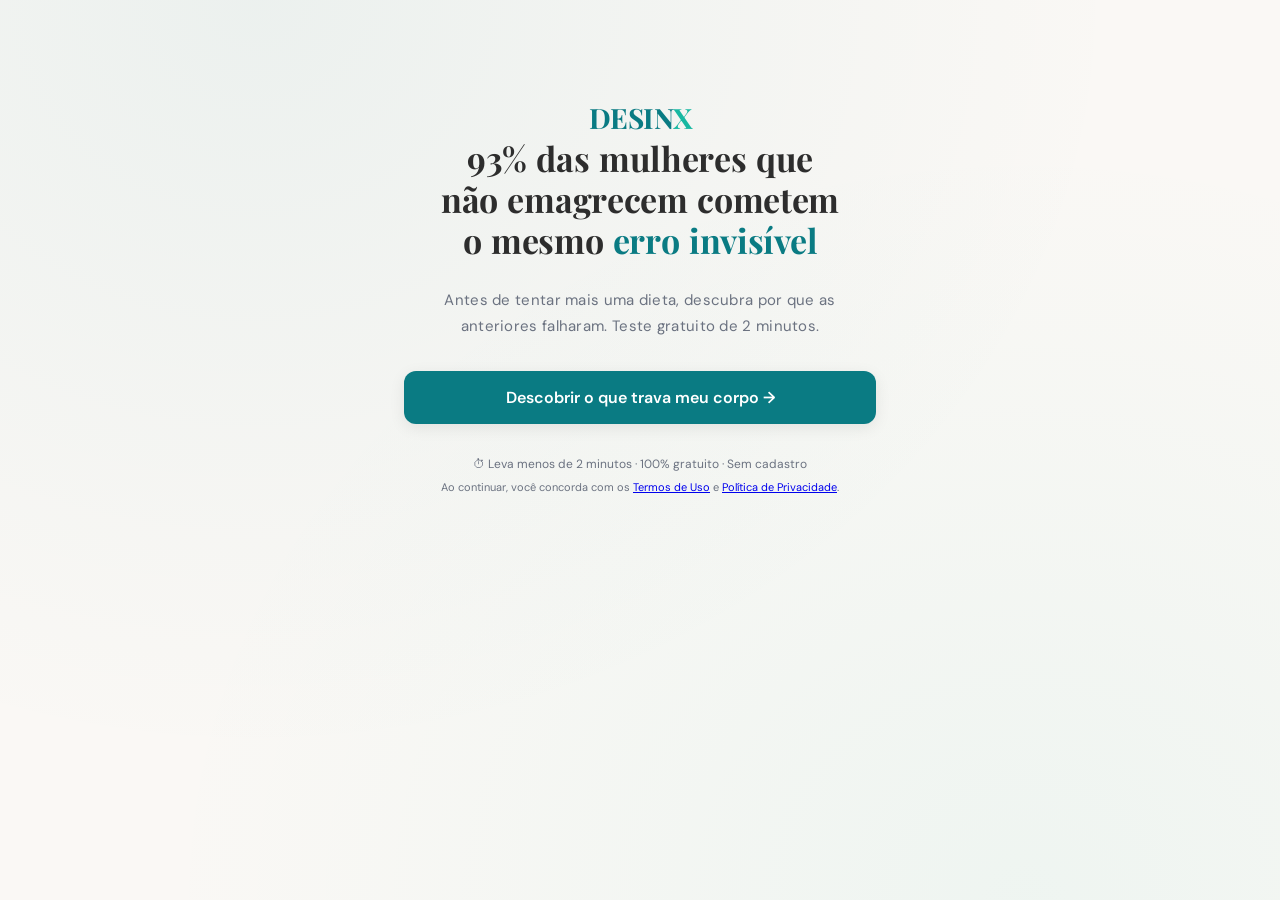
==== commit 0be96330: "perf: otimizações PageSpeed mobile ≥92 - Extrair CSS inline para styles-opt.css (async load) - Extra" ====
--- a/index.html
+++ b/index.html
@@ -6,23 +6,22 @@
   <title>Desinx</title>
   <meta name="description" content="Descubra por que seu corpo resiste a emagrecer e como inverter isso em 2 minutos.">
 
+  <!-- Preload logo for LCP -->
+  <link rel="preload" href="logo.webp" as="image">
+
   <!-- Fonts — performance otimizada -->
   <!-- Preconnect para eliminar latência de DNS/TLS -->
   <link rel="preconnect" href="https://fonts.googleapis.com">
   <link rel="preconnect" href="https://fonts.gstatic.com" crossorigin>
-  <!-- DM Sans: fonte principal — carregada normalmente (crítica para o texto do quiz) -->
-  <!-- Playfair Display: apenas para títulos decorativos — carregada sem bloquear render (print trick) -->
-  <link rel="stylesheet" href="https://fonts.googleapis.com/css2?family=DM+Sans:wght@400;500;600;700&display=swap">
+  <!-- DM Sans: non-render-blocking (print trick) with noscript fallback -->
+  <link rel="stylesheet" href="https://fonts.googleapis.com/css2?family=DM+Sans:wght@400;500;600;700&display=swap" media="print" onload="this.media='all'">
+  <noscript><link rel="stylesheet" href="https://fonts.googleapis.com/css2?family=DM+Sans:wght@400;500;600;700&display=swap"></noscript>
   <link rel="stylesheet" href="https://fonts.googleapis.com/css2?family=Playfair+Display:ital,wght@0,700;1,400&display=swap" media="print" onload="this.media='all'">
   <noscript><link rel="stylesheet" href="https://fonts.googleapis.com/css2?family=Playfair+Display:ital,wght@0,700;1,400&display=swap"></noscript>
 
-  <!-- Styles -->
+
+  <!-- Critical CSS (above-the-fold) -->
   <style>
-/* =============================================
-   Protocolo Desinx — Styles
-   ============================================= */
-
-/* ===== RESET & VARIABLES ===== */
 *,
 *::before,
 *::after {
@@ -88,1278 +87,14 @@
   display: flex;
   flex-direction: column;
 }
+  </style>
 
+  <!-- Non-critical CSS (loaded async) -->
+  <link rel="stylesheet" href="styles-opt.css" media="print" onload="this.media='all'">
+  <noscript><link rel="stylesheet" href="styles-opt.css"></noscript>
 
-/* ===== PROGRESS BAR ===== */
-.progress-bar {
-  display: flex;
-  gap: 4px;
-  margin-bottom: 32px;
-  padding: 0 4px;
-  opacity: 0;
-  transform: translateY(-10px);
-  transition: var(--transition);
-}
-
-.progress-bar.visible {
-  opacity: 1;
-  transform: translateY(0);
-}
-
-.progress-phase {
-  flex: 1;
-  text-align: center;
-}
-
-.progress-phase-label {
-  font-size: 10px;
-  font-weight: 600;
-  letter-spacing: 0.08em;
-  text-transform: uppercase;
-  color: var(--text-light);
-  margin-bottom: 6px;
-  transition: color 0.3s;
-}
-
-.progress-phase.active .progress-phase-label {
-  color: var(--primary);
-}
-
-.progress-phase.done .progress-phase-label {
-  color: var(--accent);
-}
-
-.progress-phase-bar {
-  height: 4px;
-  border-radius: 4px;
-  background: #E5E7EB;
-  transition: background 0.4s;
-}
-
-.progress-phase.active .progress-phase-bar {
-  background: var(--primary);
-}
-
-.progress-phase.done .progress-phase-bar {
-  background: var(--accent);
-}
-
-
-/* ===== STEP ANIMATIONS ===== */
-.step {
-  display: none;
-  flex-direction: column;
-  flex: 1;
-  animation: stepIn 0.35s cubic-bezier(0.4, 0, 0.2, 1) forwards;
-}
-
-.step.active {
-  display: flex;
-}
-
-@keyframes stepIn {
-  from { opacity: 0; transform: translateX(30px); }
-  to   { opacity: 1; transform: translateX(0); }
-}
-
-@keyframes fadeIn {
-  from { opacity: 0; transform: translateY(12px); }
-  to   { opacity: 1; transform: translateY(0); }
-}
-
-
-/* ===== LOGO ===== */
-.logo-wrap {
-  display: flex;
-  align-items: center;
-  justify-content: center;
-  margin-top: 0;
-  margin-bottom: 2px;
-  padding-top: 0;
-}
-
-.logo-wrap img {
-  height: 72px;
-  width: auto;
-  max-width: 180px;
-  object-fit: contain;
-  display: block;
-}
-
-.logo-text {
-  font-family: var(--font-display);
-  font-size: 28px;
-  font-weight: 700;
-  color: var(--primary);
-  letter-spacing: -0.5px;
-}
-
-.logo-text span {
-  color: var(--accent);
-}
-
-
-/* ===== HEADINGS & TEXT ===== */
-.step-question {
-  font-family: var(--font-display);
-  font-size: 26px;
-  font-weight: 700;
-  line-height: 1.15;
-  color: var(--text);
-  margin-top: 0;
-  margin-bottom: 6px;
-  text-wrap: balance;
-}
-
-.step-subtitle {
-  font-size: 15px;
-  color: var(--text-light);
-  line-height: 1.4;
-  margin-top: 0;
-  margin-bottom: 14px;
-}
-
-.step-microcopy {
-  font-size: 13px;
-  color: var(--text-light);
-  margin-top: 0;
-  margin-bottom: 10px;
-  font-style: italic;
-}
-
-
-/* ===== OPTION CARDS ===== */
-.options-grid {
-  display: grid;
-  gap: 10px;
-  margin-bottom: 14px;
-}
-
-.option-card {
-  display: flex;
-  align-items: center;
-  gap: 12px;
-  padding: 14px 16px;
-  border: 2px solid #E5E7EB;
-  border-radius: var(--radius);
-  background: var(--bg-card);
-  cursor: pointer;
-  transition: var(--transition);
-  font-size: 15px;
-  font-weight: 500;
-  user-select: none;
-  box-shadow: var(--shadow-sm);
-}
-
-.option-card:hover {
-  border-color: var(--primary-mid);
-  background: var(--primary-light);
-}
-
-.option-card.selected {
-  border-color: var(--primary);
-  background: var(--primary-light);
-  box-shadow: 0 0 0 1px var(--primary), var(--shadow-sm);
-}
-
-.option-card .icon {
-  font-size: 22px;
-  flex-shrink: 0;
-  width: 32px;
-  text-align: center;
-}
-
-.option-card .label {
-  flex: 1;
-}
-
-.option-card .check {
-  width: 22px;
-  height: 22px;
-  border-radius: 50%;
-  border: 2px solid #D1D5DB;
-  display: flex;
-  align-items: center;
-  justify-content: center;
-  transition: var(--transition);
-  flex-shrink: 0;
-}
-
-.option-card.selected .check {
-  border-color: var(--primary);
-  background: var(--primary);
-}
-
-.option-card.selected .check::after {
-  content: '✓';
-  color: white;
-  font-size: 13px;
-  font-weight: 700;
-}
-
-
-/* ===== BUTTONS ===== */
-.btn-primary {
-  width: 100%;
-  padding: 16px 24px;
-  border: none;
-  border-radius: var(--radius);
-  background: var(--primary);
-  color: white;
-  font-family: var(--font-body);
-  font-size: 16px;
-  font-weight: 600;
-  cursor: pointer;
-  transition: var(--transition);
-  box-shadow: var(--shadow-md);
-  margin-top: auto;
-  margin-bottom: 20px;
-  position: relative;
-  overflow: hidden;
-}
-
-.btn-primary::before {
-  content: '';
-  position: absolute;
-  inset: 0;
-  background: linear-gradient(135deg, rgba(255, 255, 255, 0.15), transparent);
-  opacity: 0;
-  transition: opacity 0.3s ease;
-}
-
-.btn-primary:hover {
-  background: #086b72;
-  transform: translateY(-2px);
-  box-shadow: 0 12px 24px rgba(10, 123, 131, 0.35);
-}
-
-.btn-primary:hover::before {
-  opacity: 1;
-}
-
-.btn-primary:active {
-  transform: translateY(0);
-}
-
-.btn-primary:disabled {
-  opacity: 0.4;
-  cursor: not-allowed;
-  transform: none;
-  box-shadow: none;
-}
-
-/* Sticky CTA (result + pricing screens) */
-.sticky-cta {
-  position: fixed;
-  bottom: 0;
-  left: 0;
-  right: 0;
-  padding: 12px 16px;
-  padding-bottom: max(12px, env(safe-area-inset-bottom));
-  background: linear-gradient(to top, var(--bg) 70%, transparent);
-  z-index: 50;
-}
-
-.sticky-cta .btn-primary {
-  max-width: 520px;
-  margin: 0 auto;
-  display: block;
-}
-
-
-/* ===== START SCREEN ===== */
-.start-hero {
-  padding: 12px 0 24px;
-  display: flex;
-  flex-direction: column;
-  align-items: center;
-  text-align: center;
-}
-
-.start-headline {
-  font-family: var(--font-display);
-  font-size: clamp(22px, 7vw, 34px);
-  font-weight: 700;
-  line-height: 1.2;
-  letter-spacing: -0.3px;
-  margin-bottom: 12px;
-  color: var(--text);
-  word-spacing: 0.05em;
-  hyphens: none;
-  text-wrap: balance;
-  text-align: center;
-}
-
-.start-headline .rw {
-  color: var(--primary);
-  display: inline;
-  transition: opacity 0.3s;
-  white-space: normal;
-}
-
-.start-sub {
-  font-size: 15px;
-  color: var(--text-light);
-  line-height: 1.7;
-  margin: 16px 0 32px;
-  letter-spacing: 0.3px;
-  text-align: center;
-}
-
-
-/* ===== REVIEWS ===== */
-.review-card {
-  display: flex;
-  align-items: flex-start;
-  gap: 12px;
-  padding: 14px;
-  background: var(--bg-card);
-  border-radius: var(--radius);
-  box-shadow: var(--shadow-sm);
-  border: 1px solid #f0eeeb;
-  margin-bottom: 8px;
-  animation: fadeIn 0.4s ease both;
-}
-
-.review-card:nth-child(2) { animation-delay: 0.1s; }
-.review-card:nth-child(3) { animation-delay: 0.15s; }
-
-.review-avatar {
-  width: 40px;
-  height: 40px;
-  border-radius: 50%;
-  object-fit: cover;
-  flex-shrink: 0;
-  border: 2px solid #f0eeeb;
-}
-
-.review-body {
-  flex: 1;
-  min-width: 0;
-}
-
-.review-stars {
-  color: #F59E0B;
-  font-size: 13px;
-  letter-spacing: 0.5px;
-  margin-bottom: 4px;
-}
-
-.review-quote {
-  font-size: 13px;
-  line-height: 1.5;
-  color: var(--text);
-  margin-bottom: 4px;
-}
-
-.review-author {
-  font-size: 12px;
-  color: var(--text-light);
-  font-weight: 600;
-}
-
-
-/* ===== LEGAL CHECKBOX ===== */
-.legal-wrap {
-  margin: 14px 0;
-}
-
-.legal-check {
-  display: flex;
-  align-items: flex-start;
-  gap: 10px;
-  font-size: 13px;
-  color: var(--text-light);
-  line-height: 1.6;
-  cursor: pointer;
-  transition: var(--transition);
-}
-
-.legal-check input {
-  margin-top: 2px;
-  accent-color: var(--primary);
-  width: 18px;
-  height: 18px;
-  min-width: 18px;
-  flex-shrink: 0;
-  cursor: pointer;
-}
-
-.legal-check span {
-  flex: 1;
-  display: block;
-}
-
-.legal-check a {
-  color: var(--primary);
-  text-decoration: none;
-  font-weight: 600;
-  border-bottom: 1px solid rgba(10, 123, 131, 0.3);
-  transition: var(--transition);
-}
-
-.legal-check a:hover {
-  border-bottom-color: var(--primary);
-  color: #086b72;
-}
-
-.legal-error {
-  font-size: 11px;
-  color: var(--danger);
-  margin-top: 6px;
-  display: none;
-  animation: fadeIn 0.2s ease;
-  padding-left: 24px;
-}
-
-.legal-error.visible {
-  display: block;
-}
-
-.legal-check.shake {
-  animation: shake 0.4s ease;
-}
-
-.legal-check.error-state {
-  color: var(--danger);
-}
-
-.legal-check.error-state input {
-  outline: 2px solid var(--danger);
-  outline-offset: 1px;
-}
-
-@keyframes shake {
-  0%, 100% { transform: translateX(0); }
-  20%, 60% { transform: translateX(-6px); }
-  40%, 80% { transform: translateX(6px); }
-}
-
-
-/* ===== TRANSITION SCREEN ===== */
-.transition-screen {
-  text-align: center;
-  padding: 24px 0;
-}
-
-.transition-screen .icon-big {
-  font-size: 64px;
-  margin-bottom: 20px;
-}
-
-.transition-screen .headline {
-  font-family: var(--font-display);
-  font-size: 24px;
-  font-weight: 700;
-  line-height: 1.3;
-  margin-bottom: 16px;
-  color: var(--text);
-  hyphens: none;
-  text-wrap: balance;
-}
-
-.transition-screen .body-text {
-  font-size: 15px;
-  line-height: 1.7;
-  color: var(--text-light);
-  margin-bottom: 16px;
-}
-
-.transition-screen .highlight {
-  background: var(--primary-light);
-  border-left: 3px solid var(--primary);
-  padding: 14px 16px;
-  border-radius: 0 var(--radius) var(--radius) 0;
-  font-size: 14px;
-  color: var(--primary);
-  font-weight: 500;
-  margin: 20px 0;
-  text-align: left;
-  line-height: 1.6;
-}
-
-
-/* ===== FORM INPUTS ===== */
-.input-group {
-  margin-bottom: 20px;
-}
-
-.input-group label {
-  display: block;
-  font-size: 14px;
-  font-weight: 600;
-  color: var(--text);
-  margin-bottom: 8px;
-}
-
-.input-row {
-  display: flex;
-  gap: 8px;
-  align-items: center;
-}
-
-.input-field {
-  flex: 1;
-  padding: 14px 16px;
-  border: 2px solid #E5E7EB;
-  border-radius: var(--radius);
-  font-family: var(--font-body);
-  font-size: 16px;
-  color: var(--text);
-  background: var(--bg-card);
-  transition: border-color 0.2s;
-  -moz-appearance: textfield;
-}
-
-.input-field::-webkit-inner-spin-button {
-  -webkit-appearance: none;
-}
-
-.input-field:focus {
-  outline: none;
-  border-color: var(--primary);
-}
-
-.input-field.input-error {
-  border-color: var(--danger);
-}
-
-.input-unit {
-  font-size: 14px;
-  font-weight: 600;
-  color: var(--text-light);
-  min-width: 30px;
-}
-
-.input-hint {
-  font-size: 11px;
-  color: var(--text-light);
-  margin-top: 4px;
-  display: block;
-}
-
-.input-error-msg {
-  font-size: 12px;
-  color: var(--danger);
-  margin-top: 4px;
-  display: none;
-  animation: fadeIn 0.2s ease;
-}
-
-.input-error-msg.visible {
-  display: block;
-}
-
-.feedback-badge {
-  display: none;
-  padding: 10px 14px;
-  border-radius: var(--radius);
-  font-size: 13px;
-  font-weight: 500;
-  margin-top: 12px;
-  background: var(--accent-light);
-  color: var(--primary);
-  animation: fadeIn 0.3s ease;
-  line-height: 1.5;
-}
-
-.feedback-badge.visible {
-  display: block;
-}
-
-.feedback-badge.error {
-  background: #fef2f2;
-  color: var(--danger);
-}
-
-.text-field {
-  width: 100%;
-  padding: 14px 16px;
-  border: 2px solid #E5E7EB;
-  border-radius: var(--radius);
-  font-family: var(--font-body);
-  font-size: 16px;
-  color: var(--text);
-  background: var(--bg-card);
-  transition: border-color 0.2s;
-  margin-bottom: 16px;
-}
-
-.text-field:focus {
-  outline: none;
-  border-color: var(--primary);
-}
-
-.justify-text {
-  font-size: 12px;
-  color: var(--text-light);
-  line-height: 1.5;
-  margin-top: 4px;
-  margin-bottom: 16px;
-}
-
-
-/* ===== LOADING SCREEN ===== */
-.loading-screen {
-  display: flex;
-  flex-direction: column;
-  align-items: center;
-  justify-content: center;
-  text-align: center;
-  flex: 1;
-  padding: 40px 0;
-}
-
-.loading-screen .headline {
-  font-family: var(--font-display);
-  font-size: 24px;
-  font-weight: 700;
-  margin-bottom: 32px;
-  color: var(--text);
-  hyphens: none;
-  text-wrap: balance;
-}
-
-.loading-bar-wrap {
-  width: 100%;
-  max-width: 320px;
-  height: 6px;
-  background: #E5E7EB;
-  border-radius: 6px;
-  overflow: hidden;
-  margin-bottom: 24px;
-}
-
-.loading-bar-fill {
-  height: 100%;
-  background: linear-gradient(90deg, var(--primary), var(--accent));
-  border-radius: 6px;
-  width: 0%;
-  transition: width 0.3s linear;
-}
-
-.loading-text {
-  font-size: 15px;
-  color: var(--text-light);
-  min-height: 24px;
-  transition: opacity 0.3s;
-}
-
-.water-ripple {
-  width: 80px;
-  height: 80px;
-  margin: 0 auto 24px;
-  position: relative;
-}
-
-.water-ripple::before,
-.water-ripple::after {
-  content: '';
-  position: absolute;
-  inset: 0;
-  border-radius: 50%;
-  border: 2px solid var(--primary);
-  opacity: 0;
-  animation: ripple 2s ease-out infinite;
-}
-
-.water-ripple::after {
-  animation-delay: 0.6s;
-}
-
-@keyframes ripple {
-  0%   { transform: scale(0.3); opacity: 0.8; }
-  100% { transform: scale(1.2); opacity: 0; }
-}
-
-.water-drop {
-  position: absolute;
-  top: 50%;
-  left: 50%;
-  transform: translate(-50%, -50%);
-  font-size: 32px;
-}
-
-
-/* ===== RESULT SCREEN ===== */
-.result-header {
-  text-align: center;
-  margin-bottom: 28px;
-}
-
-.result-header .headline {
-  font-family: var(--font-display);
-  font-size: 26px;
-  font-weight: 700;
-  margin-bottom: 8px;
-  hyphens: none;
-  text-wrap: balance;
-}
-
-.result-header .sub {
-  font-size: 15px;
-  color: var(--text-light);
-  line-height: 1.5;
-}
-
-.benefits-grid {
-  display: grid;
-  grid-template-columns: 1fr 1fr;
-  gap: 12px;
-  margin-bottom: 28px;
-}
-
-.benefit-card {
-  padding: 16px;
-  border-radius: var(--radius);
-  background: var(--bg-card);
-  box-shadow: var(--shadow-sm);
-  border: 1px solid #f0eeeb;
-  text-align: center;
-  animation: fadeIn 0.4s ease both;
-}
-
-.benefit-card:nth-child(2) { animation-delay: 0.1s; }
-.benefit-card:nth-child(3) { animation-delay: 0.2s; }
-.benefit-card:nth-child(4) { animation-delay: 0.3s; }
-
-.benefit-card .b-icon  { font-size: 28px; margin-bottom: 8px; }
-.benefit-card .b-title { font-size: 14px; font-weight: 700; color: var(--text); margin-bottom: 4px; }
-.benefit-card .b-desc  { font-size: 12px; color: var(--text-light); line-height: 1.4; }
-
-.plan-preview {
-  background: var(--bg-card);
-  border-radius: var(--radius-lg);
-  padding: 20px;
-  box-shadow: var(--shadow-sm);
-  border: 1px solid #f0eeeb;
-  margin-bottom: 28px;
-}
-
-.plan-preview h3 {
-  font-size: 16px;
-  font-weight: 700;
-  color: var(--primary);
-  margin-bottom: 12px;
-}
-
-.plan-day {
-  display: flex;
-  align-items: center;
-  gap: 10px;
-  padding: 8px 0;
-  border-bottom: 1px solid #f5f3f0;
-  font-size: 13px;
-}
-
-.plan-day:last-child {
-  border-bottom: none;
-}
-
-.plan-day .day-num {
-  width: 28px;
-  height: 28px;
-  border-radius: 50%;
-  background: var(--primary-light);
-  color: var(--primary);
-  font-weight: 700;
-  font-size: 11px;
-  display: flex;
-  align-items: center;
-  justify-content: center;
-  flex-shrink: 0;
-}
-
-.estimate-box {
-  background: linear-gradient(135deg, var(--primary-light), var(--accent-light));
-  border-radius: var(--radius);
-  padding: 16px;
-  text-align: center;
-  margin-bottom: 24px;
-  border: 1px solid var(--primary-mid);
-}
-
-.estimate-box .big {
-  font-family: var(--font-display);
-  font-size: 28px;
-  font-weight: 700;
-  color: var(--primary);
-}
-
-.estimate-box .small {
-  font-size: 13px;
-  color: var(--text-light);
-  margin-top: 4px;
-}
-
-.result-wrap {
-  display: block;
-}
-
-.btn-result {
-  margin-top: 24px;
-  margin-bottom: 24px;
-}
-
-
-/* ===== PRICING SCREEN ===== */
-.pricing-header {
-  text-align: center;
-  margin-bottom: 24px;
-}
-
-.pricing-header .headline {
-  font-family: var(--font-display);
-  font-size: 24px;
-  font-weight: 700;
-  margin-bottom: 12px;
-  hyphens: none;
-  text-wrap: balance;
-}
-
-.timer-bar {
-  display: inline-flex;
-  align-items: center;
-  gap: 8px;
-  padding: 10px 20px;
-  border-radius: 99px;
-  background: var(--coral-light);
-  color: var(--coral);
-  font-size: 14px;
-  font-weight: 600;
-  margin-bottom: 24px;
-}
-
-.pricing-cards {
-  display: flex;
-  flex-direction: column;
-  gap: 12px;
-  margin-bottom: 24px;
-}
-
-.price-card {
-  display: flex;
-  align-items: center;
-  justify-content: space-between;
-  padding: 16px;
-  border: 2px solid #E5E7EB;
-  border-radius: var(--radius);
-  background: var(--bg-card);
-  cursor: pointer;
-  transition: var(--transition);
-  position: relative;
-}
-
-.price-card:hover        { border-color: var(--primary-mid); }
-.price-card.selected     { border-color: var(--primary); box-shadow: 0 0 0 1px var(--primary); }
-.price-card.featured     { border-color: var(--primary); }
-
-.price-card .badge {
-  position: absolute;
-  top: -11px;
-  left: 50%;
-  transform: translateX(-50%);
-  background: var(--primary);
-  color: white;
-  padding: 3px 14px;
-  border-radius: 99px;
-  font-size: 11px;
-  font-weight: 700;
-  letter-spacing: 0.03em;
-  text-transform: uppercase;
-  white-space: nowrap;
-}
-
-.price-left {
-  display: flex;
-  align-items: center;
-  gap: 12px;
-}
-
-.price-radio {
-  width: 20px;
-  height: 20px;
-  border-radius: 50%;
-  border: 2px solid #D1D5DB;
-  display: flex;
-  align-items: center;
-  justify-content: center;
-  transition: var(--transition);
-  flex-shrink: 0;
-}
-
-.price-card.selected .price-radio {
-  border-color: var(--primary);
-  background: var(--primary);
-}
-
-.price-card.selected .price-radio::after {
-  content: '';
-  width: 8px;
-  height: 8px;
-  border-radius: 50%;
-  background: white;
-}
-
-.price-name   { font-size: 15px; font-weight: 600; }
-.price-detail { font-size: 12px; color: var(--text-light); }
-.price-right  { text-align: right; }
-.price-value  { font-size: 20px; font-weight: 700; color: var(--primary); }
-.price-per    { font-size: 12px; color: var(--text-light); }
-
-.guarantee-box {
-  display: flex;
-  align-items: flex-start;
-  gap: 12px;
-  padding: 16px;
-  border-radius: var(--radius);
-  background: var(--accent-light);
-  border: 1px solid rgba(23, 184, 162, 0.2);
-  margin-bottom: 20px;
-}
-
-.guarantee-box .g-icon  { font-size: 24px; flex-shrink: 0; }
-.guarantee-box .g-title { font-size: 14px; font-weight: 700; color: var(--text); margin-bottom: 2px; }
-.guarantee-box .g-text  { font-size: 13px; color: var(--text-light); line-height: 1.5; }
-
-.payment-methods {
-  display: flex;
-  justify-content: center;
-  gap: 16px;
-  margin: 16px 0 8px;
-  font-size: 12px;
-  color: var(--text-light);
-}
-
-.pricing-reviews {
-  margin-top: 24px;
-}
-
-.p-review {
-  padding: 14px;
-  background: var(--bg-card);
-  border-radius: var(--radius);
-  box-shadow: var(--shadow-sm);
-  margin-bottom: 10px;
-  border: 1px solid #f0eeeb;
-  display: flex;
-  align-items: flex-start;
-  gap: 12px;
-}
-
-.p-review .review-avatar { width: 36px; height: 36px; }
-.p-review .p-body        { flex: 1; }
-.p-review .stars         { color: #F59E0B; font-size: 12px; margin-bottom: 4px; }
-.p-review .text          { font-size: 13px; line-height: 1.5; color: var(--text); margin-bottom: 4px; font-style: italic; }
-.p-review .author        { font-size: 12px; color: var(--text-light); font-weight: 600; }
-
-
-/* ===== THANK YOU ===== */
-.thankyou {
-  text-align: center;
-  padding: 40px 0;
-}
-
-.thankyou .big-check { font-size: 64px; margin-bottom: 16px; }
-.thankyou .headline  { font-family: var(--font-display); font-size: 26px; font-weight: 700; margin-bottom: 8px; }
-.thankyou .sub       { font-size: 15px; color: var(--text-light); margin-bottom: 32px; }
-
-.step-list {
-  text-align: left;
-  margin-bottom: 32px;
-}
-
-.step-item {
-  display: flex;
-  align-items: center;
-  gap: 12px;
-  padding: 14px 0;
-  border-bottom: 1px solid #f0eeeb;
-  font-size: 15px;
-}
-
-.step-item:last-child {
-  border-bottom: none;
-}
-
-.step-item .s-num {
-  width: 32px;
-  height: 32px;
-  border-radius: 50%;
-  background: var(--primary);
-  color: white;
-  font-weight: 700;
-  font-size: 14px;
-  display: flex;
-  align-items: center;
-  justify-content: center;
-  flex-shrink: 0;
-}
-
-.upsell-box {
-  padding: 20px;
-  border-radius: var(--radius-lg);
-  background: linear-gradient(135deg, var(--primary-light), var(--accent-light));
-  border: 1px solid var(--primary-mid);
-}
-
-.upsell-box h3    { font-size: 16px; font-weight: 700; margin-bottom: 4px; }
-.upsell-box p     { font-size: 13px; color: var(--text-light); margin-bottom: 12px; }
-.upsell-box .price { font-size: 22px; font-weight: 700; color: var(--primary); margin-bottom: 12px; }
-
-
-/* ===== TOAST ===== */
-.toast {
-  position: fixed;
-  bottom: 90px;
-  left: 50%;
-  transform: translateX(-50%) translateY(80px);
-  background: var(--text);
-  color: white;
-  padding: 12px 20px;
-  border-radius: var(--radius);
-  font-size: 14px;
-  font-weight: 500;
-  z-index: 100;
-  opacity: 0;
-  pointer-events: none;
-  transition: all 0.4s cubic-bezier(0.4, 0, 0.2, 1);
-  max-width: 90%;
-  text-align: center;
-  box-shadow: var(--shadow-lg);
-}
-
-.toast.show {
-  opacity: 1;
-  transform: translateX(-50%) translateY(0);
-}
-
-/* ===== INTL-TEL-INPUT OVERRIDES ===== */
-.iti {
-  width: 100%;
-  display: block;
-}
-.iti__country-list {
-  font-family: var(--font-body);
-  color: var(--text);
-  border-radius: 8px;
-  box-shadow: var(--shadow-md);
-  border: 1px solid #E5E7EB;
-}
-
-/* ===== PRICING ANCHORING & GUARANTEE ===== */
-.price-anchoring {
-  background: white;
-  border-radius: var(--radius);
-  padding: 16px;
-  margin-bottom: 24px;
-  border: 1px solid #E5E7EB;
-}
-.anchor-item {
-  display: flex;
-  justify-content: space-between;
-  font-size: 14px;
-  color: var(--text-light);
-  margin-bottom: 8px;
-}
-.anchor-item.total {
-  border-top: 1px solid #E5E7EB;
-  padding-top: 8px;
-  margin-top: 8px;
-  font-weight: 600;
-  color: var(--text);
-}
-.anchor-highlight {
-  background: var(--primary-light);
-  color: var(--primary-dark);
-  padding: 10px;
-  border-radius: 6px;
-  text-align: center;
-  font-weight: 700;
-  margin-top: 12px;
-  font-size: 15px;
-}
-
-.guarantee-badge {
-  background: #F0FDF4;
-  color: #166534;
-  border: 1px solid #BBF7D0;
-  padding: 12px;
-  border-radius: var(--radius);
-  text-align: center;
-  font-weight: 600;
-  font-size: 14px;
-  margin-bottom: 20px;
-}
-
-/* ===== EXIT INTENT MODAL ===== */
-.exit-modal {
-  position: fixed;
-  inset: 0;
-  background: rgba(0,0,0,0.6);
-  z-index: 1000;
-  display: flex;
-  align-items: center;
-  justify-content: center;
-  padding: 20px;
-  opacity: 0;
-  pointer-events: none;
-  transition: opacity 0.3s;
-}
-.exit-modal.visible {
-  opacity: 1;
-  pointer-events: auto;
-}
-.exit-modal-content {
-  background: white;
-  border-radius: 16px;
-  padding: 32px 24px;
-  max-width: 400px;
-  width: 100%;
-  text-align: center;
-  position: relative;
-  transform: translateY(20px);
-  transition: transform 0.3s;
-}
-.exit-modal.visible .exit-modal-content {
-  transform: translateY(0);
-}
-.exit-close {
-  position: absolute;
-  top: 12px;
-  right: 16px;
-  background: none;
-  border: none;
-  font-size: 24px;
-  color: var(--text-light);
-  cursor: pointer;
-}
-.exit-icon {
-  font-size: 48px;
-  margin-bottom: 16px;
-}
-.exit-title {
-  font-family: var(--font-display);
-  font-size: 24px;
-  font-weight: 700;
-  margin-bottom: 12px;
-  color: var(--text);
-  line-height: 1.2;
-}
-.exit-desc {
-  color: var(--text-light);
-  margin-bottom: 24px;
-  line-height: 1.5;
-}
-.btn-text {
-  background: none;
-  border: none;
-  color: var(--text-light);
-  font-size: 14px;
-  text-decoration: underline;
-  cursor: pointer;
-  margin-top: 12px;
-}
-
-/* ===== RESPONSIVE ===== */
-@media (min-width: 640px) {
-  .quiz-container  { padding: 32px 24px; }
-  .step-question   { font-size: 28px; }
-  .options-grid.two-col { grid-template-columns: 1fr 1fr; }
-}
-
-/* Guarantee Block — Prominent */
-.guarantee-block {
-  display: flex;
-  align-items: flex-start;
-  gap: 14px;
-  padding: 20px;
-  border-radius: var(--radius-lg);
-  background: linear-gradient(135deg, #f0fdf4, #ecfdf5);
-  border: 2px solid #86efac;
-  margin-bottom: 24px;
-}
-.guarantee-block .guarantee-icon {
-  font-size: 32px;
-  flex-shrink: 0;
-}
-.guarantee-block .guarantee-text strong {
-  font-size: 15px;
-  color: var(--text);
-  display: block;
-  margin-bottom: 4px;
-}
-.guarantee-block .guarantee-text p {
-  font-size: 13px;
-  color: var(--text-light);
-  line-height: 1.5;
-  margin: 0;
-}
-
-/* Badge save variant */
-.badge-save {
-  background: linear-gradient(135deg, #059669, #10b981) !important;
-  color: #fff !important;
-}
-
-/* Dynamic Feedback — inline after options */
-.dynamic-feedback {
-  display: none;
-  padding: 14px 18px;
-  border-radius: 10px;
-  background: linear-gradient(135deg, var(--primary-light), var(--accent-light));
-  border-left: 4px solid var(--primary);
-  font-size: 13.5px;
-  line-height: 1.55;
-  color: var(--text);
-  margin: 12px 0 8px;
-  animation: fadeIn 0.35s ease both;
-}
-.dynamic-feedback.visible {
-  display: block;
-}
-
-/* Diagnosis Card on Result */
-.diagnosis-card {
-  background: linear-gradient(135deg, #fef2f2, #fff7ed);
-  border: 2px solid #f97316;
-  border-radius: 14px;
-  padding: 20px;
-  margin: 20px 0;
-  text-align: center;
-}
-.diagnosis-label {
-  font-size: 11px;
-  letter-spacing: 2px;
-  text-transform: uppercase;
-  color: #9a3412;
-  font-weight: 700;
-  margin-bottom: 8px;
-}
-.diagnosis-name {
-  font-family: var(--font-display);
-  font-size: 20px;
-  font-weight: 700;
-  color: #c2410c;
-  margin-bottom: 8px;
-}
-.diagnosis-desc {
-  font-size: 14px;
-  color: var(--text);
-  line-height: 1.5;
-  margin-bottom: 6px;
-}
-.diagnosis-explain {
-  font-size: 13px;
-  color: var(--text-light);
-  font-style: italic;
-  margin-top: 8px;
-}
-
-</style>
-
-<!-- Ticto Echo: repasse automático de UTMs para o checkout -->
-<script defer src="https://echo.ticto.app/ticto-echo.min.js"></script>
+  <!-- Ticto Echo: repasse automático de UTMs para o checkout -->
+  <script defer src="https://echo.ticto.app/ticto-echo.min.js"></script>
 
 </head>
 <body>
@@ -1406,1618 +141,30 @@
     </div>
   </div>
 
-  <!-- App Logic -->
+
+  <!-- App Logic (deferred) -->
+  <script src="app-opt.js" defer></script>
+
+  <!-- Google Analytics 4 — movido para o final do body -->
+  <script async src="https://www.googletagmanager.com/gtag/js?id=G-SVD3GJPXWG"></script>
   <script>
-/* =============================================
-   Protocolo Desinx — App Logic v2.0
-   Direct Response / High-Conversion Rewrite
-   ============================================= */
+    window.dataLayer = window.dataLayer || [];
+    function gtag(){dataLayer.push(arguments);}
+    gtag('js', new Date());
+    gtag('config', 'G-SVD3GJPXWG');
+  </script>
 
+  <!-- Microsoft Clarity — movido para o final do body -->
+  <script type="text/javascript" fetchpriority="low">
+      (function(c,l,a,r,i,t,y){
+          c[a]=c[a]||function(){(c[a].q=c[a].q||[]).push(arguments)};
+          t=l.createElement(r);t.async=1;t.fetchpriority="low";t.src="https://www.clarity.ms/tag/"+i;
+          y=l.getElementsByTagName(r)[0];y.parentNode.insertBefore(t,y);
+      })(window, document, "clarity", "script", "wb9na0qdwu");
+  </script>
 
-/* =============================================
-   1. TESTIMONIALS POOL (15 unique)
-   ============================================= */
-
-function makeAvatar(name, hue) {
-  return `data:image/svg+xml,${encodeURIComponent(`<svg xmlns="http://www.w3.org/2000/svg" viewBox="0 0 80 80"><rect fill="hsl(${hue},45%,88%)" width="80" height="80" rx="40"/><text x="50%" y="54%" text-anchor="middle" dominant-baseline="middle" fill="hsl(${hue},40%,40%)" font-family="sans-serif" font-size="32" font-weight="600">${name[0]}</text></svg>`)}`;
-}
-
-const TESTIMONIALS = [
-  { name: 'Camila R.',   age: 34, job: 'analista de marketing, mãe de 2', text: 'Perdi 8kg em 6 semanas sem academia. Meu marido perguntou o que eu estava fazendo de diferente.', stars: 5,   av: makeAvatar('Camila R.', 160) },
-  { name: 'Patrícia M.', age: 41, job: 'professora',                      text: 'Pela primeira vez em 10 anos, não voltei a engordar. O Protocolo mudou minha relação com a balança.',   stars: 5,   av: makeAvatar('Patrícia M.', 210) },
-  { name: 'Fernanda L.', age: 29, job: 'designer freelancer',             text: 'O inchaço sumiu na segunda semana. Minhas calças voltaram a servir.',                                   stars: 5,   av: makeAvatar('Fernanda L.', 280) },
-  { name: 'Juliana S.',  age: 37, job: 'advogada',                        text: 'Gastei uma fortuna em nutri e academia. Aqui tive resultado em 3 semanas pagando o preço de um café.',   stars: 5,   av: makeAvatar('Juliana S.', 40) },
-  { name: 'Renata C.',   age: 45, job: 'enfermeira, mãe de 3',            text: 'Com 3 filhos e plantão, eu achava impossível. 15 minutos por dia foi tudo que precisei.',                stars: 5,   av: makeAvatar('Renata C.', 330) },
-  { name: 'Aline F.',    age: 32, job: 'empreendedora',                   text: 'Eliminei 6kg sem cortar o que amo comer. O segredo é a ordem, não a restrição.',                         stars: 4.5, av: makeAvatar('Aline F.', 190) },
-  { name: 'Mariana D.',  age: 38, job: 'gerente de RH',                   text: 'Minha energia voltou no dia 4. Parece exagero, mas é real. Eu tinha esquecido como era ter disposição.', stars: 5,   av: makeAvatar('Mariana D.', 240) },
-  { name: 'Beatriz O.',  age: 27, job: 'estudante de medicina',           text: 'Eu estudava emagrecimento e mesmo assim não conseguia. O Protocolo me mostrou o que eu fazia na ordem errada.', stars: 4.5, av: makeAvatar('Beatriz O.', 300) },
-  { name: 'Carla T.',    age: 43, job: 'servidora pública',               text: 'Meu metabolismo parecia morto. Na segunda semana eu já sentia diferença na roupa e no espelho.',         stars: 5,   av: makeAvatar('Carla T.', 20) },
-  { name: 'Débora N.',   age: 31, job: 'fotógrafa',                       text: 'Já tinha tentado 4 apps diferentes. Esse foi o primeiro que eu terminei a primeira semana inteira.',     stars: 4.5, av: makeAvatar('Débora N.', 350) },
-  { name: 'Larissa P.',  age: 36, job: 'dentista, mãe de 1',              text: 'Perdi a barriga pós-parto que tinha há 2 anos. Minha autoestima voltou junto com as roupas antigas.',    stars: 5,   av: makeAvatar('Larissa P.', 130) },
-  { name: 'Priscila V.', age: 44, job: 'professora de yoga',              text: 'Mesmo como instrutora, eu não conseguia perder peso. O Protocolo completou o que faltava.',              stars: 5,   av: makeAvatar('Priscila V.', 60) },
-  { name: 'Gabriela M.', age: 28, job: 'social media',                    text: 'Minha chefe perguntou se eu fiz lipo. Foram 7kg em 5 semanas. Sem cirurgia, sem sofrimento.',           stars: 5,   av: makeAvatar('Gabriela M.', 170) },
-  { name: 'Tatiane R.',  age: 39, job: 'bancária',                        text: 'Eu vivia inchada e cansada. Na primeira fase meu corpo desinflou de um jeito que nunca tinha acontecido.', stars: 4.5, av: makeAvatar('Tatiane R.', 220) },
-  { name: 'Sandra K.',   age: 52, job: 'empresária',                      text: 'Com 52 anos eu achei que meu metabolismo tinha aposentado. O Protocolo provou que eu estava errada.',    stars: 5,   av: makeAvatar('Sandra K.', 310) },
-];
-
-function renderStars(rating) {
-  let html = '';
-  const full = Math.floor(rating);
-  const hasHalf = rating % 1 !== 0;
-  for (let i = 0; i < full; i++) html += '★';
-  if (hasHalf) {
-    html += '<span style="position:relative;display:inline-block">'
-          + '<span style="color:#E5E7EB">★</span>'
-          + '<span style="position:absolute;left:0;top:0;width:55%;overflow:hidden;color:#F59E0B">★</span>'
-          + '</span>';
-  }
-  for (let i = 0; i < 5 - full - (hasHalf ? 1 : 0); i++) {
-    html += '<span style="color:#E5E7EB">★</span>';
-  }
-  return html;
-}
-
-let _usedTestimonials = new Set();
-
-function getRandomTestimonials(count) {
-  const available = [];
-  for (let i = 0; i < TESTIMONIALS.length; i++) {
-    if (!_usedTestimonials.has(i)) available.push(i);
-  }
-  if (available.length < count) {
-    _usedTestimonials.clear();
-    for (let i = 0; i < TESTIMONIALS.length; i++) available.push(i);
-  }
-  for (let i = available.length - 1; i > 0; i--) {
-    const j = Math.floor(Math.random() * (i + 1));
-    [available[i], available[j]] = [available[j], available[i]];
-  }
-  const picked = available.slice(0, count);
-  picked.forEach(i => _usedTestimonials.add(i));
-  return picked.map(i => TESTIMONIALS[i]);
-}
-
-function avatarFallback(name) {
-  return `data:image/svg+xml,<svg xmlns=%22http://www.w3.org/2000/svg%22 viewBox=%220 0 40 40%22><rect fill=%22%23E5E7EB%22 width=%2240%22 height=%2240%22/><text x=%2250%%22 y=%2254%%22 text-anchor=%22middle%22 fill=%22%236B7280%22 font-size=%2216%22>${name[0]}</text></svg>`;
-}
-
-function renderReviewCards(count = 3) {
-  return getRandomTestimonials(count).map(r => `
-    <div class="review-card">
-      <img class="review-avatar" src="${r.av}" alt="${r.name}" loading="lazy"
-           onerror="this.src='${avatarFallback(r.name)}'">
-      <div class="review-body">
-        <div class="review-stars">${renderStars(r.stars)}</div>
-        <div class="review-quote">"${r.text}"</div>
-        <div class="review-author">${r.name}, ${r.age} anos — ${r.job}</div>
-      </div>
-    </div>
-  `).join('');
-}
-
-function renderPricingReviews(count = 3) {
-  return getRandomTestimonials(count).map(r => `
-    <div class="p-review">
-      <img class="review-avatar" src="${r.av}" alt="${r.name}" loading="lazy"
-           onerror="this.src='${avatarFallback(r.name)}'">
-      <div class="p-body">
-        <div class="stars">${renderStars(r.stars)}</div>
-        <div class="text">"${r.text}"</div>
-        <div class="author">${r.name}, ${r.age} anos — ${r.job}</div>
-      </div>
-    </div>
-  `).join('');
-}
-
-
-/* =============================================
-   2. HEADLINES — PAIN-SPECIFIC, IDENTITY-DRIVEN
-   ============================================= */
-
-const HEADLINES = [
-  'Você faz dieta, treina, conta caloria — e a balança <span class="rw" id="rw">não mexe</span>.',
-  'Seu corpo não está contra você. Está <span class="rw" id="rw">travado</span>.',
-  '93% das mulheres que não emagrecem cometem o mesmo <span class="rw" id="rw">erro invisível</span>',
-  'O problema nunca foi disciplina. Foi <span class="rw" id="rw">sequência</span>.',
-  'Existe uma razão biológica pela qual nenhuma dieta funcionou <span class="rw" id="rw">pra você</span>',
-];
-
-const SUBHEADLINES = [
-  'Responda 7 perguntas em 2 minutos. Descubra o que realmente trava seu metabolismo — e como destravar ainda essa semana.',
-  'Mais de 12.847 mulheres já descobriram o bloqueio que nenhum nutricionista encontrou. Faça o teste gratuito.',
-  'Seu corpo está pedindo uma coisa. Você está dando outra. Esse teste revela exatamente o quê — em 2 minutos.',
-  'Antes de tentar mais uma dieta, descubra por que as anteriores falharam. Teste gratuito de 2 minutos.',
-  'Não é falta de esforço. É um bloqueio metabólico que 93% das mulheres nem sabem que têm. Descubra o seu.',
-];
-
-const ROTATING_WORDS = {
-  0: ['não mexe', 'trava no mesmo número', 'não responde'],
-  1: ['travado', 'em modo de proteção', 'adormecido'],
-  2: ['erro invisível', 'bloqueio oculto', 'sabotador silencioso'],
-  3: ['sequência', 'a ordem que você faz', 'o passo que você pula'],
-  4: ['pra você', 'até agora', 'sozinha'],
-};
-
-const headlineIndex = Math.floor(Math.random() * HEADLINES.length);
-const subheadlineIndex = Math.floor(Math.random() * SUBHEADLINES.length);
-
-
-/* =============================================
-   3. DYNAMIC POST-SELECT FEEDBACK MAP
-   ============================================= */
-
-const DYNAMIC_FEEDBACK = {
-  'objetivo': {
-    'Perder peso': '87% das mulheres que chegam aqui marcam essa opção — e quase todas tinham o mesmo bloqueio invisível.',
-    'Definir o corpo': 'Definição sem destravar o metabolismo é como pintar uma parede mofada. Primeiro, a gente resolve a base.',
-    'Eliminar inchaço e retenção': 'O inchaço é o primeiro sinal de que algo está errado por dentro. Bom — é também o primeiro a sumir.',
-    'Ter mais energia e disposição': 'Falta de energia é sintoma clássico de metabolismo em modo de sobrevivência. Você está no lugar certo.',
-    'Me sentir bem comigo mesma': 'Tudo começa por dentro. Quando o corpo funciona, a autoestima volta sozinha.',
-  },
-  'frustracao': {
-    'Faço dieta mas não perco peso': '⚠️ Isso não é falta de esforço. É o sinal mais claro de que seu metabolismo está operando em modo de sobrevivência.',
-    'Perco e depois recupero tudo': '⚠️ Efeito rebote. Acontece quando você força a perda sem destravar primeiro. Seu corpo entende restrição como ameaça.',
-    'Sinto muita fome e desisto': '⚠️ Fome incontrolável é sinal hormonal — leptina e grelina desreguladas. Não é fraqueza. É química.',
-    'Não tenho tempo pra rotinas complicadas': '⚠️ O Protocolo foi desenhado pra quem tem menos de 15 minutos por dia. Rotina complicada é o motivo pelo qual os outros métodos falham.',
-    'Não sei por onde começar': '⚠️ A confusão é proposital. A indústria lucra com você perdida. Aqui, o caminho é um só — e é simples.',
-  },
-  'corpo': {
-    '_default': 'Sem julgamento. Essa informação calibra o protocolo pro seu corpo real — não pra um corpo genérico.',
-  },
-  'resultado-tentativas': {
-    'Perdi pouco e parei': 'Seu corpo entrou em modo de defesa. Quando detecta restrição, ele freia tudo. É o sinal clássico de metabolismo travado.',
-    'Emagreci mas voltei a engordar': 'Efeito rebote. Você perdeu peso sem destravar o metabolismo — e ele puxou tudo de volta como autodefesa.',
-    'Não vi resultado nenhum': 'Quando absolutamente nada funciona, o problema nunca é esforço. É a sequência. Você estava fazendo as coisas certas na ordem errada.',
-    'Nunca mantive tempo suficiente': 'Os métodos antigos exigem semanas de sofrimento antes do primeiro resultado. Aqui, a diferença aparece nos primeiros 7 dias.',
-    'Tive bons resultados mas quero mais': 'Ótimo sinal. Seu metabolismo ainda responde — agora é questão de potencializar com a sequência certa.',
-  },
-  'trava': {
-    'Meu metabolismo é muito lento': 'Seu metabolismo não é lento. Está em modo de proteção. O Pilar 1 do Protocolo foi desenhado pra reverter exatamente isso em 7 a 14 dias.',
-    'Não consigo controlar a fome': 'Fome descontrolada = leptina em colapso. Não é falta de vontade. O Pilar 1 reseta esses sinais em 5-7 dias.',
-    'Falta de motivação': 'Motivação acaba. Método, não. O Protocolo não depende de força de vontade — depende de sequência.',
-    'Não sei o que fiz de errado': 'Provavelmente nada de errado. Só na ordem errada. É como montar um móvel pulando os 3 primeiros passos.',
-    'Acho que é hormonal': 'Provavelmente é. Cortisol, insulina, leptina — quando estão desregulados, nenhuma dieta funciona. O Protocolo começa por aí.',
-  },
-  'atividade': {
-    'Sedentária (quase nenhuma atividade)': 'O Protocolo não exige treino. Os micro-exercícios de 12 min são opcionais e feitos no seu quarto.',
-    'Leve (caminhadas, tarefas do dia)': 'Esse nível já ajuda. Com o metabolismo destravado, até a caminhada leve vira queima ativa.',
-    'Moderada (treino 2-3x por semana)': 'Você já treina e não vê resultado? Isso confirma: o problema não é exercício. É o que acontece antes dele.',
-    'Intensa (treino 4+ vezes por semana)': 'Se você treina forte e não perde peso, seu metabolismo está em modo de sobrevivência. Treino sozinho não resolve — destravar vem primeiro.',
-  },
-  'alimentacao': {
-    'Como de tudo, sem regra': 'Você não precisa mudar tudo. Precisa mudar a ordem. 3 ajustes na sequência alimentar mudam mais que qualquer dieta.',
-    'Tento comer saudável mas escorrego': 'O "escorrego" não é falta de disciplina — é seu corpo gritando por algo que falta. O Protocolo elimina isso na raiz.',
-    'Sigo uma dieta com alguma disciplina': 'Se você já tem disciplina e não vê resultado, o problema não é o que você come. É a sequência metabólica.',
-    'Não sei se como bem ou mal': 'Essa confusão é comum. A indústria de dietas lucra com informação contraditória. Aqui, é direto ao ponto.',
-    'Sei que como mal mas não consigo mudar': 'Você não precisa virar outra pessoa. O Protocolo funciona com ajustes mínimos — na ordem certa.',
-  },
-  'rotina': {
-    '_default': 'Essa informação define qual das 4 versões do protocolo você vai receber.',
-  },
-  'tempo': {
-    'Menos de 15 minutos': 'Anotado. Seu protocolo será montado pra caber em menos de 15 minutos por dia. Sem academia, sem receitas de 2 horas.',
-    '15 a 30 minutos': 'Tempo ideal. 80% das mulheres que tiveram resultado investiam exatamente isso.',
-    '30 minutos a 1 hora': 'Ótimo — com esse tempo, a versão avançada do Protocolo vai acelerar seus resultados.',
-    'Mais de 1 hora': 'Com esse tempo, seu protocolo pode incluir os módulos bônus de aceleração.',
-  },
-  'restricoes': {
-    '_default': 'Registrado. Todas as recomendações vão respeitar suas restrições — nada genérico, nada que coloque sua saúde em risco.',
-  },
-  'sono': {
-    'Durmo bem, acordo disposta': 'Excelente. Sono bom = cortisol controlado = metabolismo mais responsivo. Você tem uma vantagem.',
-    'Durmo mas acordo cansada': '⚠️ Acordar cansada mesmo dormindo indica cortisol elevado à noite. Isso trava a queima de gordura por até 14 horas. O Pilar 2 ataca exatamente isso.',
-    'Tenho dificuldade pra dormir': '⚠️ Insônia dispara cortisol, que aumenta a fome e trava o metabolismo. O Pilar 2 do Protocolo foi desenhado pra corrigir isso antes de qualquer dieta.',
-    'Durmo pouco (menos de 6h)': '⚠️ Menos de 6h de sono aumenta a fome em até 45% e reduz a queima calórica em 20%. Seu corpo está em modo de emergência. O Protocolo começa por aqui.',
-  },
-  'idade': {
-    '18 – 24 anos': 'Nessa faixa, o metabolismo responde rápido. Se está travado agora, a janela de correção é curta — mas ainda está 100% aberta.',
-    '25 – 34 anos': 'Essa é a faixa onde pequenas correções geram grandes resultados. Seu corpo ainda responde bem — se você souber a sequência.',
-    '35 – 44 anos': 'Essa é a faixa onde o metabolismo mais responde ao Protocolo. A janela de ativação hormonal ainda está aberta — mas está fechando.',
-    '45 – 54 anos': 'Depois dos 45, cada mês sem destravar torna a correção mais lenta. A boa notícia: o Protocolo foi calibrado pra essa faixa.',
-    '55+ anos': 'Seu metabolismo não aposentou. Ele está em modo de proteção há anos. O Pilar 1 acorda ele de volta — em qualquer idade.',
-  },
-};
-
-function getDynamicFeedback(stepId, value) {
-  const map = DYNAMIC_FEEDBACK[stepId];
-  if (!map) return null;
-  if (map[value]) return map[value];
-  if (map['_default']) return map['_default'];
-  return null;
-}
-
-
-/* =============================================
-   4. STATE
-   ============================================= */
-
-const state = {
-  currentStep: 0,
-  answers: {},
-  userData: { name: '', whatsapp: '' },
-  startTime: Date.now(),
-  stepStartTime: Date.now(),
-};
-
-
-/* =============================================
-   5. QUIZ STEPS DATA — REWRITTEN COPY
-   ============================================= */
-
-const steps = [
-  // START
-  { id: 'start', phase: 0, type: 'start' },
-
-  // PHASE 1 — DIAGNÓSTICO (was "Objetivo")
-  {
-    id: 'objetivo', phase: 1, type: 'single',
-    question: 'O que você mais quer resolver agora no seu corpo?',
-    options: [
-      { icon: '🎯', label: 'Perder peso' },
-      { icon: '💪', label: 'Definir o corpo' },
-      { icon: '💧', label: 'Eliminar inchaço e retenção' },
-      { icon: '⚡', label: 'Ter mais energia e disposição' },
-      { icon: '🧘', label: 'Me sentir bem comigo mesma' },
-    ],
-  },
-  {
-    id: 'frustracao', phase: 1, type: 'single',
-    preHeadline: 'Entendi. Agora preciso saber o que está travando você.',
-    question: 'Qual dessas situações mais te descreve?',
-    options: [
-      { icon: '😤', label: 'Faço dieta mas não perco peso' },
-      { icon: '🔄', label: 'Perco e depois recupero tudo' },
-      { icon: '🍽️', label: 'Sinto muita fome e desisto' },
-      { icon: '⏰', label: 'Não tenho tempo pra rotinas complicadas' },
-      { icon: '😶', label: 'Não sei por onde começar' },
-    ],
-  },
-  {
-    id: 'corpo', phase: 1, type: 'single',
-    preHeadline: 'Sem julgamento — isso calibra o protocolo pro seu corpo real.',
-    question: 'Como você descreveria seu corpo hoje?',
-    options: [
-      { icon: '🪶', label: 'Magra mas flácida' },
-      { icon: '⚖️', label: 'Peso médio com barriga' },
-      { icon: '📈', label: 'Acima do peso' },
-      { icon: '📊', label: 'Muito acima do peso' },
-      { icon: '💦', label: 'Retenção e inchaço' },
-      { icon: '🤷', label: 'Não sei definir' },
-    ],
-  },
-  {
-    id: 'areas', phase: 1, type: 'multi',
-    question: 'Quais áreas do corpo mais te incomodam?',
-    microcopy: 'Selecione todas — o protocolo vai priorizar pela ordem de impacto.',
-    options: [
-      { icon: '🫃', label: 'Barriga' },
-      { icon: '🦵', label: 'Coxas' },
-      { icon: '💪', label: 'Braços' },
-      { icon: '🍑', label: 'Glúteos' },
-      { icon: '😮‍💨', label: 'Inchaço geral' },
-      { icon: '✨', label: 'Corpo inteiro' },
-    ],
-    postSelect: 'Anotado. O protocolo vai atacar essas áreas na sequência certa — começando pelo que dá resultado mais rápido.',
-  },
-
-  // PHASE 2 — HISTÓRICO DE FRACASSO
-  {
-    id: 'metodos', phase: 2, type: 'multi',
-    preHeadline: 'Vamos entender o que já não funcionou.',
-    question: 'O que você já tentou para {objetivo}?',
-    microcopy: 'Selecione tudo que se aplica — sem julgamento.',
-    options: [
-      { icon: '📋', label: 'Dietas restritivas' },
-      { icon: '💊', label: 'Chás, suplementos ou shakes' },
-      { icon: '🏋️', label: 'Academia ou exercícios' },
-      { icon: '📱', label: 'Outros apps de emagrecimento' },
-      { icon: '🍽️', label: 'Jejum intermitente' },
-      { icon: '❌', label: 'Nunca tentei nada' },
-    ],
-    postSelect: 'Você já investiu tempo, dinheiro e energia nisso. O problema nunca foi o que você tentou — foi a ordem em que fez.',
-  },
-  {
-    id: 'resultado-tentativas', phase: 2, type: 'single',
-    question: 'E qual foi o resultado de tudo isso?',
-    options: [
-      { icon: '😕', label: 'Perdi pouco e parei' },
-      { icon: '🔄', label: 'Emagreci mas voltei a engordar' },
-      { icon: '😤', label: 'Não vi resultado nenhum' },
-      { icon: '🤷', label: 'Nunca mantive tempo suficiente' },
-      { icon: '✅', label: 'Tive bons resultados mas quero mais' },
-    ],
-  },
-
-  // TRANSITION — after pain peak (moved here strategically)
-  { id: 'validacao', phase: 2, type: 'transition' },
-
-  {
-    id: 'trava', phase: 2, type: 'single', conditional: true,
-    preHeadline: 'Isso acontece com 93% das mulheres. Você não é exceção — é a regra.',
-    question: 'Na sua opinião, o que travou seu progresso?',
-    options: [
-      { icon: '🧬', label: 'Meu metabolismo é muito lento' },
-      { icon: '🍫', label: 'Não consigo controlar a fome' },
-      { icon: '😩', label: 'Falta de motivação' },
-      { icon: '🤷', label: 'Não sei o que fiz de errado' },
-      { icon: '🔬', label: 'Acho que é hormonal' },
-    ],
-  },
-  {
-    id: 'atividade', phase: 2, type: 'single',
-    question: 'Qual é seu nível de atividade física hoje?',
-    options: [
-      { icon: '🛋️', label: 'Sedentária (quase nenhuma atividade)' },
-      { icon: '🚶', label: 'Leve (caminhadas, tarefas do dia)' },
-      { icon: '🏃', label: 'Moderada (treino 2-3x por semana)' },
-      { icon: '💪', label: 'Intensa (treino 4+ vezes por semana)' },
-    ],
-  },
-  {
-    id: 'alimentacao', phase: 2, type: 'single',
-    question: 'Como você descreveria sua alimentação?',
-    options: [
-      { icon: '🍔', label: 'Como de tudo, sem regra' },
-      { icon: '🥗', label: 'Tento comer saudável mas escorrego' },
-      { icon: '📋', label: 'Sigo uma dieta com alguma disciplina' },
-      { icon: '🤷', label: 'Não sei se como bem ou mal' },
-      { icon: '🍕', label: 'Sei que como mal mas não consigo mudar' },
-    ],
-  },
-
-  // PHASE 3 — ESTILO DE VIDA (calibração)
-  {
-    id: 'rotina', phase: 3, type: 'single',
-    preHeadline: 'Agora vamos calibrar o protocolo pra sua realidade.',
-    question: 'Como é sua rotina diária?',
-    options: [
-      { icon: '🏢', label: 'Trabalho sentada a maior parte do dia' },
-      { icon: '🚶', label: 'Fico em pé ou andando bastante' },
-      { icon: '🏠', label: 'Fico em casa (home office ou mãe em tempo integral)' },
-      { icon: '🔄', label: 'Minha rotina muda muito de um dia pro outro' },
-    ],
-  },
-  {
-    id: 'tempo', phase: 3, type: 'single',
-    question: 'Quanto tempo por dia você consegue dedicar?',
-    options: [
-      { icon: '⏱️', label: 'Menos de 15 minutos' },
-      { icon: '⏱️', label: '15 a 30 minutos' },
-      { icon: '⏱️', label: '30 minutos a 1 hora' },
-      { icon: '⏱️', label: 'Mais de 1 hora' },
-    ],
-  },
-  {
-    id: 'restricoes', phase: 3, type: 'multi',
-    question: 'Alguma restrição alimentar?',
-    microcopy: 'Selecione todas que se aplicam',
-    options: [
-      { icon: '🥛', label: 'Intolerância à lactose' },
-      { icon: '🌾', label: 'Intolerância ao glúten' },
-      { icon: '🥩', label: 'Vegetariana ou vegana' },
-      { icon: '🤰', label: 'Gestante ou lactante' },
-      { icon: '💊', label: 'Tomo medicação para tireoide' },
-      { icon: '✅', label: 'Nenhuma restrição' },
-    ],
-  },
-  {
-    id: 'sono', phase: 3, type: 'single',
-    question: 'Como está seu sono?',
-    options: [
-      { icon: '😴', label: 'Durmo bem, acordo disposta' },
-      { icon: '😐', label: 'Durmo mas acordo cansada' },
-      { icon: '🌙', label: 'Tenho dificuldade pra dormir' },
-      { icon: '⏰', label: 'Durmo pouco (menos de 6h)' },
-    ],
-  },
-
-  // PHASE 4 — PERFIL
-  {
-    id: 'idade', phase: 4, type: 'single',
-    question: 'Qual sua faixa etária?',
-    options: [
-      { icon: '', label: '18 – 24 anos' },
-      { icon: '', label: '25 – 34 anos' },
-      { icon: '', label: '35 – 44 anos' },
-      { icon: '', label: '45 – 54 anos' },
-      { icon: '', label: '55+ anos' },
-    ],
-  },
-  { id: 'medidas',   phase: 4, type: 'numeric' },
-  { id: 'peso-alvo', phase: 4, type: 'target' },
-  { id: 'dados',     phase: 4, type: 'lead' },
-
-  // POST-QUIZ
-  { id: 'loading',   phase: 0, type: 'loading' },
-  { id: 'resultado', phase: 0, type: 'result' },
-  { id: 'pricing',   phase: 0, type: 'pricing' },
-  { id: 'thankyou',  phase: 0, type: 'thankyou' },
-];
-
-
-/* =============================================
-   6. RENDER ENGINE
-   ============================================= */
-
-function renderStep(idx) {
-  const step = steps[idx];
-  const container = document.getElementById('stepsContainer');
-  state.stepStartTime = Date.now();
-
-  // Conditional: skip "trava" if answer doesn't match
-  if (step.conditional) {
-    const prev = state.answers['resultado-tentativas'];
-    if (prev && !['Perdi pouco e parei', 'Não vi resultado nenhum'].includes(prev)) {
-      state.currentStep = idx + 1;
-      renderStep(idx + 1);
-      return;
-    }
-  }
-
-  // Skip "resultado-tentativas" if user never tried anything
-  if (step.id === 'resultado-tentativas') {
-    const metodos = state.answers['metodos'];
-    if (metodos && Array.isArray(metodos) && metodos.includes('Nunca tentei nada')) {
-      state.currentStep = idx + 2;
-      renderStep(idx + 2);
-      return;
-    }
-  }
-
-  updateProgress(step.phase);
-
-  let html = '';
-  switch (step.type) {
-    case 'start':      html = renderStart(); break;
-    case 'single':     html = renderSingle(step); break;
-    case 'multi':      html = renderMulti(step); break;
-    case 'transition': html = renderTransition(); break;
-    case 'numeric':    html = renderNumeric(); break;
-    case 'target':     html = renderTarget(); break;
-    case 'lead':       html = renderLead(); break;
-    case 'loading':    startLoading(container); return;
-    case 'result':     html = renderResult(); break;
-    case 'pricing':    html = renderPricing(); break;
-    case 'thankyou':   html = renderThankYou(); break;
-  }
-
-  container.innerHTML = `<div class="step active">${html}</div>`;
-
-  if (step.type === 'start')   bindStart();
-  if (step.type === 'single')  bindSingle(step);
-  if (step.type === 'multi')   bindMulti(step);
-  if (step.type === 'numeric') bindNumeric();
-  if (step.type === 'target')  bindTarget();
-  if (step.type === 'lead')    bindLead();
-  if (step.type === 'pricing') bindPricing();
-
-  // TikTok Pixel: ViewContent ao entrar na tela de resultado
-  if (step.type === 'result' && typeof ttq !== 'undefined') {
-    ttq.track('ViewContent', {
-      content_name: 'resultado_personalizado',
-      content_type: 'product',
-      content_id: 'desinx_resultado',
-    });
-  }
-  // TikTok Pixel: ViewContent ao entrar na tela de preco
-  if (step.type === 'pricing' && typeof ttq !== 'undefined') {
-    ttq.track('ViewContent', {
-      content_name: 'pagina_preco_desinx',
-      content_type: 'product',
-      content_id: 'desinx_pricing',
-    });
-  }
-
-  // Auto-scroll to CTA on result page (mobile only)
-  if (step.type === 'result' && window.innerWidth < 768) {
-    autoScrollToCTA();
-  }
-}
-
-function nextStep() {
-  trackStep(steps[state.currentStep]);
-  state.currentStep++;
-  renderStep(state.currentStep);
-  window.scrollTo({ top: 0, behavior: 'smooth' });
-}
-
-function autoScrollToCTA() {
-  let userScrolled = false;
-
-  // Detect if user scrolls manually — if so, cancel auto-scroll
-  const onUserScroll = () => { userScrolled = true; };
-  window.addEventListener('scroll', onUserScroll, { passive: true });
-  window.addEventListener('touchmove', onUserScroll, { passive: true });
-
-  // Wait for user to read the diagnosis, then gently guide to CTA
-  setTimeout(() => {
-    // Clean up listeners
-    window.removeEventListener('scroll', onUserScroll);
-    window.removeEventListener('touchmove', onUserScroll);
-
-    // Only scroll if user hasn't interacted
-    if (userScrolled) return;
-
-    const btn = document.querySelector('.btn-result');
-    if (!btn) return;
-
-    // Scroll so the CTA is visible at bottom of screen with some context above
-    const btnRect = btn.getBoundingClientRect();
-    const targetScroll = window.pageYOffset + btnRect.top - window.innerHeight + btnRect.height + 40;
-
-    // Only scroll down, never up
-    if (targetScroll > window.pageYOffset) {
-      window.scrollTo({ top: targetScroll, behavior: 'smooth' });
-    }
-  }, 2200);
-}
-
-function trackStep(step) {
-  const elapsed = Date.now() - state.stepStartTime;
-
-  // ── Google Analytics 4 ──
-  if (typeof gtag !== 'undefined') {
-    // Evento de progresso no quiz — captura cada etapa
-    gtag('event', 'quiz_step_concluido', {
-      step_id: step.id,
-      step_type: step.type,
-      step_phase: step.phase || 0,
-      tempo_segundos: Math.round(elapsed / 1000),
-    });
-
-    // Eventos específicos por etapa — para o funil no GA4
-    if (step.type === 'start')   gtag('event', 'funil_inicio');
-    if (step.id === 'objetivo')  gtag('event', 'funil_objetivo',   { resposta: state.answers['objetivo'] || '' });
-    if (step.id === 'frustracao')gtag('event', 'funil_frustracao', { resposta: state.answers['frustracao'] || '' });
-    if (step.id === 'dados')     gtag('event', 'funil_lead_form');
-    if (step.type === 'result')  gtag('event', 'funil_resultado');
-    if (step.type === 'pricing') gtag('event', 'funil_pricing');
-  }
-
-  // ── TikTok Pixel ──
-  if (typeof ttq === 'undefined') return;
-
-  ttq.track('ClickButton', {
-    content_name: 'quiz_step_' + step.id,
-    content_type: 'quiz',
-  });
-
-  if (step.type === 'result') {
-    ttq.track('ViewContent', {
-      content_name: 'resultado_personalizado',
-      content_type: 'product',
-      content_id: 'desinx_resultado',
-    });
-  }
-
-  if (step.type === 'pricing') {
-    ttq.track('ViewContent', {
-      content_name: 'pagina_preco_desinx',
-      content_type: 'product',
-      content_id: 'desinx_pricing',
-    });
-  }
-}
-
-
-/* =============================================
-   7. PROGRESS BAR
-   ============================================= */
-
-function updateProgress(phase) {
-  const bar = document.getElementById('progressBar');
-  if (phase === 0) {
-    bar.classList.remove('visible');
-    return;
-  }
-  bar.classList.add('visible');
-  const basePercent = 15;
-  const rawPercent = (phase / 4) * 100;
-  const finalPercent = basePercent + (rawPercent * 0.85);
-
-  bar.querySelectorAll('.progress-phase').forEach(el => {
-    const p = parseInt(el.dataset.phase);
-    el.classList.toggle('active', p === phase);
-    el.classList.toggle('done', p < phase);
-  });
-
-  const fill = bar.querySelector('.progress-fill');
-  if (fill) fill.style.width = finalPercent + '%';
-}
-
-
-/* =============================================
-   8. TOAST
-   ============================================= */
-
-function showToast(msg) {
-  const toast = document.getElementById('toast');
-  toast.innerHTML = msg;
-  toast.classList.add('show');
-  setTimeout(() => toast.classList.remove('show'), 4500);
-}
-
-
-/* =============================================
-   9. RENDERERS — REWRITTEN COPY
-   ============================================= */
-
-function renderStart() {
-  return `
-    <div class="start-hero">
-      <div class="logo-wrap">
-        <img src="logo.webp" alt="Desinx"
-             onerror="this.style.display='none';this.nextElementSibling.style.display='block'">
-        <div class="logo-text" style="display:none">DESIN<span>X</span></div>
-      </div>
-
-      <h1 class="start-headline">${HEADLINES[headlineIndex]}</h1>
-      <p class="start-sub">${SUBHEADLINES[subheadlineIndex]}</p>
-
-      <button class="btn-primary" id="btnStart" onclick="nextStep()">
-        Descobrir o que trava meu corpo →
-      </button>
-
-      <p style="font-size:12px;color:var(--text-light);text-align:center;margin-top:12px">
-        ⏱ Leva menos de 2 minutos · 100% gratuito · Sem cadastro
-      </p>
-
-      <div class="legal-wrap" style="margin-top:8px">
-        <p style="font-size:11px;color:var(--text-light);text-align:center">
-          Ao continuar, você concorda com os <a href="termos.html" target="_blank" rel="noopener noreferrer">Termos de Uso</a> e <a href="politica.html" target="_blank" rel="noopener noreferrer">Política de Privacidade</a>.
-        </p>
-      </div>
-    </div>
-  `;
-}
-
-function bindStart() {
-  const words = ROTATING_WORDS[headlineIndex] || ['não mexe', 'trava', 'resiste'];
-  let wordIdx = 0;
-  const el = document.getElementById('rw');
-  if (!el) return;
-
-  setInterval(() => {
-    el.style.opacity = '0';
-    setTimeout(() => {
-      wordIdx = (wordIdx + 1) % words.length;
-      el.textContent = words[wordIdx];
-      el.style.opacity = '1';
-    }, 300);
-  }, 3000);
-}
-
-function renderSingle(step) {
-  let question = step.question;
-  if (question.includes('{objetivo}') && state.answers['objetivo']) {
-    question = question.replace('{objetivo}', state.answers['objetivo'].toLowerCase());
-  }
-
-  const pre = step.preHeadline
-    ? `<p class="step-microcopy" style="font-style:normal;font-weight:600;color:var(--accent)">${step.preHeadline}</p>`
-    : '';
-
-  const options = step.options.map(o => `
-    <div class="option-card" data-value="${o.label}">
-      ${o.icon ? `<span class="icon">${o.icon}</span>` : ''}
-      <span class="label">${o.label}</span>
-      <span class="check"></span>
-    </div>
-  `).join('');
-
-  return `
-    ${pre}
-    <h2 class="step-question">${question}</h2>
-    <div class="options-grid">${options}</div>
-    <div class="dynamic-feedback" id="dynamicFeedback"></div>
-    <button class="btn-primary" id="btnNext" disabled onclick="nextStep()">Continuar</button>
-  `;
-}
-
-function renderMulti(step) {
-  let question = step.question;
-  if (question.includes('{objetivo}') && state.answers['objetivo']) {
-    question = question.replace('{objetivo}', state.answers['objetivo'].toLowerCase());
-  }
-
-  const pre = step.preHeadline
-    ? `<p class="step-microcopy" style="font-style:normal;font-weight:600;color:var(--accent)">${step.preHeadline}</p>`
-    : '';
-
-  const microcopy = step.microcopy
-    ? `<p class="step-microcopy">${step.microcopy}</p>`
-    : '';
-
-  const options = step.options.map(o => `
-    <div class="option-card" data-value="${o.label}">
-      <span class="icon">${o.icon}</span>
-      <span class="label">${o.label}</span>
-      <span class="check"></span>
-    </div>
-  `).join('');
-
-  return `
-    ${pre}
-    <h2 class="step-question">${question}</h2>
-    ${microcopy}
-    <div class="options-grid">${options}</div>
-    <div class="dynamic-feedback" id="dynamicFeedback"></div>
-    <button class="btn-primary" id="btnNext" disabled onclick="nextStep()">Continuar</button>
-  `;
-}
-
-function renderTransition() {
-  const frustracao = state.answers['frustracao'] || '';
-  const frustracaoMap = {
-    'Faço dieta mas não perco peso': 'faz dieta e não perde peso',
-    'Perco e depois recupero tudo': 'perde peso e depois recupera tudo',
-    'Sinto muita fome e desisto': 'sente muita fome e acaba desistindo',
-    'Não tenho tempo pra rotinas complicadas': 'não tem tempo pra rotinas complicadas',
-    'Não sei por onde começar': 'não sabe por onde começar',
-  };
-  const frustracaoText = frustracaoMap[frustracao] || 'não consegue emagrecer';
-
-  const metodos = state.answers['metodos'];
-  const metodosText = metodos && Array.isArray(metodos) && metodos.length > 0
-    ? metodos.filter(m => m !== 'Nunca tentei nada').slice(0, 2).join(' e ').toLowerCase()
-    : 'tudo que tentou';
-
-  return `
-    <div class="transition-screen">
-      <div class="icon-big">💧</div>
-      <h2 class="headline">Agora faz sentido.</h2>
-      <p class="body-text">
-        Você <strong>${frustracaoText}</strong> mesmo tentando ${metodosText}.
-        Isso não é coincidência — é o padrão de um metabolismo em <strong>modo de proteção</strong>.
-      </p>
-      <p class="body-text" style="font-weight:600;color:var(--text)">
-        É como encher um copo virado de cabeça pra baixo.<br>
-        Não importa quanta água você joga — nada fica.
-      </p>
-      <div class="highlight">
-        💧 O <strong>Protocolo Desinx</strong> não tenta forçar seu corpo.<br>
-        Primeiro, ele <strong>inverte o copo</strong>. Destrava o metabolismo.<br>
-        Aí sim, tudo que você fizer começa a funcionar.
-      </div>
-      <p style="font-size:13px;color:var(--text-light);text-align:center;margin:16px 0 0">
-        Mais de <strong style="color:var(--primary)">12.847 mulheres</strong> já destravaram o metabolismo com esse método.
-      </p>
-      <button class="btn-primary" onclick="nextStep()">Continuar minha análise →</button>
-    </div>
-  `;
-}
-
-function renderNumeric() {
-  return `
-    <h2 class="step-question">Suas medidas atuais</h2>
-    <p class="step-subtitle">Esses dados calibram a intensidade do seu protocolo.</p>
-
-    <div class="input-group">
-      <label>Qual é a sua altura?</label>
-      <div class="input-row">
-        <input type="number" class="input-field" id="inputAltura"
-               placeholder="165" min="120" max="206" inputmode="numeric">
-        <span class="input-unit">cm</span>
-      </div>
-      <span class="input-hint">Entre 120 cm e 206 cm</span>
-      <div class="input-error-msg" id="errAltura"></div>
-    </div>
-
-    <div class="input-group">
-      <label>Qual é seu peso atual?</label>
-      <div class="input-row">
-        <input type="number" class="input-field" id="inputPeso"
-               placeholder="70" min="30" max="250" inputmode="numeric">
-        <span class="input-unit">kg</span>
-      </div>
-      <span class="input-hint">Entre 30 kg e 250 kg</span>
-      <div class="input-error-msg" id="errPeso"></div>
-    </div>
-
-    <div class="dynamic-feedback" id="imcFeedback"></div>
-
-    <button class="btn-primary" id="btnNext" disabled onclick="saveNumeric()">Continuar</button>
-  `;
-}
-
-function renderTarget() {
-  const current = state.answers['peso'] || 70;
-  return `
-    <h2 class="step-question">Se você pudesse escolher, quanto gostaria de pesar?</h2>
-    <p class="step-subtitle">Seu peso atual: <strong>${current}kg</strong>. Coloque sua meta — qualquer uma é válida.</p>
-
-    <div class="input-group">
-      <div class="input-row">
-        <input type="number" class="input-field" id="inputTarget"
-               placeholder="60" min="30" max="200" inputmode="numeric">
-        <span class="input-unit">kg</span>
-      </div>
-      <span class="input-hint">Entre 30 kg e 200 kg</span>
-      <div class="input-error-msg" id="errTarget"></div>
-    </div>
-
-    <div class="feedback-badge" id="targetFeedback"></div>
-    <button class="btn-primary" id="btnNext" disabled onclick="saveTarget()" style="margin-top:24px">
-      Continuar
-    </button>
-  `;
-}
-
-function renderLead() {
-  return `
-    <h2 class="step-question">Seu protocolo personalizado está pronto.</h2>
-    <p class="step-subtitle">Para qual WhatsApp enviamos seu acesso?</p>
-
-    <div class="input-group">
-      <label>Seu primeiro nome</label>
-      <input type="text" class="text-field" id="inputName" placeholder="Como posso te chamar?">
-    </div>
-
-    <div class="input-group">
-      <label>Seu WhatsApp</label>
-      <div style="width: 100%;">
-        <input type="tel" class="text-field" id="inputWhatsapp" style="margin-bottom:0;">
-      </div>
-      <div class="input-error-msg" id="errWhatsapp"></div>
-      <p class="justify-text">Usamos pra personalizar seu plano e enviar o acesso. Sem spam, prometemos.</p>
-    </div>
-
-    <p style="font-size:13px;color:var(--primary);font-weight:600;text-align:center;margin:12px 0">
-      🎁 Bônus: você também recebe o guia "3 Alimentos que Travam seu Metabolismo" (grátis).
-    </p>
-
-    <label class="legal-check" style="cursor:pointer">
-      <input type="checkbox" id="optinCheck" checked>
-      Quero receber dicas gratuitas sobre emagrecimento
-    </label>
-
-    <div class="legal-wrap" style="margin:12px 0">
-      <label class="legal-check" id="legalLabel">
-        <input type="checkbox" id="legalCheckbox" checked>
-        <span>Concordo com os <a href="https://inverta.app/termos" target="_blank" rel="noopener noreferrer">Termos de Uso</a> e <a href="https://inverta.app/privacidade" target="_blank" rel="noopener noreferrer">Política de Privacidade</a>.</span>
-      </label>
-    </div>
-
-    <button class="btn-primary" id="btnNext" disabled onclick="saveLead()">
-      Ver meu protocolo personalizado →
-    </button>
-  `;
-}
-
-function renderResult() {
-  const name = state.userData.name || 'Você';
-  const target = state.answers['peso-alvo'] || '?';
-  const current = state.answers['peso'] || 70;
-  const diff = Math.max(0, current - target);
-  const minL = Math.max(1, Math.round(diff * 0.3));
-  const maxL = Math.max(2, Math.round(diff * 0.6));
-
-  // Determine primary blockage
-  const frustracao = state.answers['frustracao'] || '';
-  const trava = state.answers['trava'] || '';
-  const sono = state.answers['sono'] || '';
-  let blockName = 'Metabolismo em Modo de Proteção';
-  let blockDesc = 'Seu corpo interpreta restrição como ameaça e freia toda queima de gordura.';
-
-  if (trava.includes('fome') || frustracao.includes('fome')) {
-    blockName = 'Desregulação de Leptina e Grelina';
-    blockDesc = 'Seus hormônios da fome estão invertidos — você sente fome mesmo quando não precisa comer.';
-  } else if (trava.includes('hormonal')) {
-    blockName = 'Bloqueio Hormonal Silencioso';
-    blockDesc = 'Cortisol e insulina estão travando seu corpo em modo de acúmulo.';
-  } else if (sono.includes('cansada') || sono.includes('pouco')) {
-    blockName = 'Cortisol Noturno Elevado';
-    blockDesc = 'Seu sono ruim dispara cortisol que trava a queima por até 14 horas.';
-  } else if (frustracao.includes('Perco e depois recupero')) {
-    blockName = 'Ciclo de Rebote Metabólico';
-    blockDesc = 'Seu corpo aprendeu a estocar gordura como defesa contra futuras restrições.';
-  }
-
-  const areas = state.answers['areas'];
-  const areasText = areas && Array.isArray(areas)
-    ? areas.join(', ').toLowerCase()
-    : 'corpo inteiro';
-
-  const metodos = state.answers['metodos'];
-  const metodosText = metodos && Array.isArray(metodos)
-    ? metodos.slice(0, 2).join(' e ').toLowerCase()
-    : '';
-
-  return `
-    <div class="result-wrap">
-      <div class="result-header">
-        <h2 class="headline">${name}, encontramos seu bloqueio principal.</h2>
-        <div class="diagnosis-card">
-          <div class="diagnosis-label">DIAGNÓSTICO</div>
-          <div class="diagnosis-name">🔬 ${blockName}</div>
-          <div class="diagnosis-desc">${blockDesc}</div>
-          ${metodosText ? `<div class="diagnosis-explain">Isso explica por que ${metodosText} não funcionou pra você.</div>` : ''}
-        </div>
-      </div>
-
-      <p class="sub" style="text-align:center;margin:20px 0;color:var(--text-light)">
-        Criamos um protocolo de 3 fases para corrigir esse bloqueio e te levar a <strong style="color:var(--primary)">${target}kg</strong>.
-      </p>
-
-      <div class="benefits-grid">
-        <div class="benefit-card"><div class="b-icon">💧</div><div class="b-title">Fase 1 — Inversão</div><div class="b-desc">Destrava o metabolismo nos primeiros 7-14 dias</div></div>
-        <div class="benefit-card"><div class="b-icon">⚡</div><div class="b-title">Fase 2 — Ativação</div><div class="b-desc">Reseta hormônios da fome e do sono</div></div>
-        <div class="benefit-card"><div class="b-icon">🔥</div><div class="b-title">Fase 3 — Queima</div><div class="b-desc">Metabolismo trabalha por você 24/7</div></div>
-        <div class="benefit-card"><div class="b-icon">🪞</div><div class="b-title">Resultado</div><div class="b-desc">Menos ${areasText}. No espelho e na roupa.</div></div>
-      </div>
-
-      <div class="plan-preview">
-        <h3>📋 Sua Semana 1 — Foco: ${areasText}</h3>
-        <div class="plan-day"><span class="day-num">1</span>Protocolo de Hidratação Estratégica</div>
-        <div class="plan-day"><span class="day-num">2</span>Reset Alimentar (cardápio de eliminação)</div>
-        <div class="plan-day"><span class="day-num">3</span>Micro-treino de 12 min — Ativação Leve</div>
-        <div class="plan-day"><span class="day-num">4</span>Protocolo de Desinchaço</div>
-        <div class="plan-day"><span class="day-num">5</span>Cardápio Rotativo + Ajuste de Sono</div>
-        <div class="plan-day"><span class="day-num">6</span>Micro-treino de 15 min — Foco ${areas && areas[0] ? areas[0] : 'Corpo'}</div>
-        <div class="plan-day"><span class="day-num">7</span>Avaliação + Ajuste do Protocolo</div>
-      </div>
-
-      <div class="estimate-box">
-        <div class="big">-${minL} a ${maxL} kg</div>
-        <div class="small">Estimativa para as primeiras 4 semanas com o Protocolo</div>
-      </div>
-
-      ${renderReviewCards(2)}
-
-      <button class="btn-primary btn-result" onclick="nextStep()">Desbloquear meu Protocolo Personalizado →</button>
-    </div>
-  `;
-}
-
-function renderPricing() {
-  const name = state.userData.name || 'Você';
-  const frustracao = state.answers['frustracao'] || '';
-  const metodos = state.answers['metodos'];
-  const metodosText = metodos && Array.isArray(metodos) && metodos.length > 0
-    ? metodos.filter(m => m !== 'Nunca tentei nada').join(', ').toLowerCase()
-    : '';
-
-  return `
-    <div class="pricing-header">
-      <h2 class="headline">${name}, seu Protocolo está pronto.<br>Escolha como começar.</h2>
-      <div class="timer-bar">
-        <span>🔥</span> Preço promocional expira em <strong id="timerDisplay">15:00</strong>
-        <span style="font-size:11px;display:block;margin-top:2px">Após esse tempo, o valor volta para R$ 67,00</span>
-      </div>
-    </div>
-
-    ${metodosText ? `
-    <div class="cost-inaction" style="background:linear-gradient(135deg,#fef2f2,#fff1f2);border:1px solid #fca5a5;border-radius:12px;padding:16px 20px;margin-bottom:20px;text-align:center">
-      <p style="font-size:13px;color:#991b1b;margin:0;line-height:1.5">
-        ⚠️ Você já investiu em <strong>${metodosText}</strong> sem resultado duradouro.
-        Sem corrigir o bloqueio metabólico, a tendência é ganhar mais <strong>2-4kg nos próximos 6 meses</strong> — o padrão se repete.
-      </p>
-    </div>` : ''}
-
-    <div class="price-anchoring">
-      <div class="anchor-item"><span>Consulta Nutricional:</span> <span><strike>R$ 350,00</strike></span></div>
-      <div class="anchor-item"><span>Personal Trainer:</span> <span><strike>R$ 250,00</strike></span></div>
-      <div class="anchor-item"><span>Suplementos e shakes:</span> <span><strike>R$ 200,00</strike></span></div>
-      <div class="anchor-item total"><span>Custo mensal típico:</span> <span><strike>R$ 800,00/mês</strike></span></div>
-      <div class="anchor-highlight">Seu Protocolo Completo: a partir de R$ 39,90 — pagamento único</div>
-    </div>
-
-    <div class="pricing-cards">
-      <div class="price-card" data-plan="essential" onclick="selectPlan(this)">
-        <div class="price-left"><span class="price-radio"></span><div><div class="price-name">Protocolo Completo</div><div class="price-detail">Acesso vitalício às 3 fases + cardápios + treinos</div></div></div>
-        <div class="price-right"><div class="price-value">R$ 39,90</div><div class="price-per">pagamento único</div></div>
-      </div>
-      <div class="price-card featured selected" data-plan="premium" onclick="selectPlan(this)">
-        <span class="badge">⭐ Mais escolhido</span>
-        <div class="price-left"><span class="price-radio"></span><div><div class="price-name">Protocolo + Receitas + Bônus</div><div class="price-detail">Tudo do Completo + Guia de 50 receitas + Protocolo estendido 42 dias</div></div></div>
-        <div class="price-right">
-          <div class="price-value">R$ 67,00</div>
-          <div class="price-per">pagamento único</div>
-          <div style="font-size:11px;color:var(--primary);font-weight:600;margin-top:2px">Economize R$ 20,80</div>
-        </div>
-      </div>
-    </div>
-
-    <div style="background:var(--primary-light, #E6F5F3);border-radius:10px;padding:14px 18px;margin-bottom:20px;text-align:center">
-      <p style="font-size:13px;color:var(--text);margin:0;line-height:1.5">
-        💡 <strong>Pague uma vez. Acesse pra sempre.</strong> Sem assinatura, sem cobrança recorrente, sem surpresas.
-      </p>
-    </div>
-
-    <div class="guarantee-block">
-      <div class="guarantee-icon">🔒</div>
-      <div class="guarantee-text">
-        <strong>Garantia Incondicional de 7 Dias — Risco Zero</strong>
-        <p>Teste o Protocolo por 7 dias. Se não sentir diferença no corpo, no inchaço ou na energia, devolvemos 100% do valor — sem perguntas, sem burocracia. Um simples e-mail resolve.</p>
-      </div>
-    </div>
-
-    <button class="btn-primary" id="btnCheckout" onclick="goCheckout()">Começar agora — R$ 67,00 (uma vez só)</button>
-
-    <p style="font-size:12px;color:var(--text-light);text-align:center;margin-top:8px">
-      Você está a 1 clique de receber seu protocolo no WhatsApp que cadastrou.
-    </p>
-
-    <div class="payment-methods">
-      <span style="display:flex;align-items:center;gap:4px">💳 Cartão</span>
-      <span style="display:flex;align-items:center;gap:4px">
-        <svg width="14" height="14" viewBox="0 0 512 512" style="display:block"><path fill="#32BCAD" d="M256 0L0 256l256 256 256-256L256 0zm133.1 256L256 389.1 122.9 256 256 122.9 389.1 256zM256 169.1l-86.9 86.9 86.9 86.9 86.9-86.9-86.9-86.9z"/></svg>
-        PIX
-      </span>
-    </div>
-
-    <div class="pricing-reviews">${renderPricingReviews(3)}</div>
-  `;
-}
-
-function renderThankYou() {
-  const areas = state.answers['areas'];
-  const areasText = areas && Array.isArray(areas) ? areas.join(', ') : '';
-  const params = new URLSearchParams({
-    nome: state.userData.name || '',
-    wpp: state.userData.whatsapp || '',
-    areas: areasText,
-  });
-  window.location.href = 'thank-you.html?' + params.toString();
-  return '<div style="text-align:center;padding:40px 0"><p>Redirecionando...</p></div>';
-}
-
-
-/* =============================================
-   10. EVENT BINDINGS — WITH DYNAMIC FEEDBACK
-   ============================================= */
-
-function bindSingle(step) {
-  const cards = document.querySelectorAll('.option-card');
-  const btn = document.getElementById('btnNext');
-  const feedbackEl = document.getElementById('dynamicFeedback');
-
-  cards.forEach(card => {
-    card.addEventListener('click', () => {
-      cards.forEach(c => c.classList.remove('selected'));
-      card.classList.add('selected');
-      state.answers[step.id] = card.dataset.value;
-      btn.disabled = false;
-
-      // Dynamic feedback
-      const feedback = getDynamicFeedback(step.id, card.dataset.value);
-      if (feedback && feedbackEl) {
-        feedbackEl.innerHTML = feedback;
-        feedbackEl.classList.add('visible');
-      } else if (feedbackEl) {
-        feedbackEl.classList.remove('visible');
-      }
-
-      // Also show postSelect toast if defined
-      if (step.postSelect) {
-        setTimeout(() => showToast(step.postSelect), 400);
-      }
-    });
-  });
-}
-
-function bindMulti(step) {
-  const cards = document.querySelectorAll('.option-card');
-  const btn = document.getElementById('btnNext');
-  const selected = new Set();
-  const feedbackEl = document.getElementById('dynamicFeedback');
-
-  cards.forEach(card => {
-    card.addEventListener('click', () => {
-      const val = card.dataset.value;
-      if (selected.has(val)) {
-        selected.delete(val);
-        card.classList.remove('selected');
-      } else {
-        selected.add(val);
-        card.classList.add('selected');
-      }
-      state.answers[step.id] = Array.from(selected);
-      btn.disabled = selected.size === 0;
-
-      // Show feedback on first selection
-      if (selected.size === 1) {
-        const feedback = getDynamicFeedback(step.id, val);
-        if (feedback && feedbackEl) {
-          feedbackEl.innerHTML = feedback;
-          feedbackEl.classList.add('visible');
-        }
-      }
-
-      // Show postSelect toast
-      if (step.postSelect && selected.size > 0) {
-        setTimeout(() => showToast(step.postSelect), 400);
-      }
-    });
-  });
-}
-
-function bindNumeric() {
-  const inputAltura = document.getElementById('inputAltura');
-  const inputPeso = document.getElementById('inputPeso');
-  const btn = document.getElementById('btnNext');
-  const errAltura = document.getElementById('errAltura');
-  const errPeso = document.getElementById('errPeso');
-  const imcEl = document.getElementById('imcFeedback');
-
-  function validate() {
-    const altura = +inputAltura.value;
-    const peso = +inputPeso.value;
-    let alturaOk = true;
-    let pesoOk = true;
-
-    inputAltura.classList.remove('input-error');
-    inputPeso.classList.remove('input-error');
-    errAltura.classList.remove('visible');
-    errPeso.classList.remove('visible');
-    errAltura.textContent = '';
-    errPeso.textContent = '';
-
-    if (inputAltura.value) {
-      if (altura < 120) { alturaOk = false; errAltura.textContent = '⚠️ Altura mínima: 120 cm'; errAltura.classList.add('visible'); inputAltura.classList.add('input-error'); }
-      else if (altura > 206) { alturaOk = false; errAltura.textContent = '⚠️ Altura máxima: 206 cm'; errAltura.classList.add('visible'); inputAltura.classList.add('input-error'); }
-    } else { alturaOk = false; }
-
-    if (inputPeso.value) {
-      if (peso < 30) { pesoOk = false; errPeso.textContent = '⚠️ Peso mínimo: 30 kg'; errPeso.classList.add('visible'); inputPeso.classList.add('input-error'); }
-      else if (peso > 250) { pesoOk = false; errPeso.textContent = '⚠️ Peso máximo: 250 kg'; errPeso.classList.add('visible'); inputPeso.classList.add('input-error'); }
-    } else { pesoOk = false; }
-
-    // Show IMC when both are valid
-    if (alturaOk && pesoOk && imcEl) {
-      const imc = (peso / ((altura / 100) ** 2)).toFixed(1);
-      let imcMsg = '';
-      if (imc < 18.5) imcMsg = `Seu IMC atual: <strong>${imc}</strong> (abaixo do peso). O protocolo será ajustado para definição saudável.`;
-      else if (imc < 25) imcMsg = `Seu IMC atual: <strong>${imc}</strong> (faixa normal). Mulheres nessa faixa respondem rápido ao Pilar 1.`;
-      else if (imc < 30) imcMsg = `Seu IMC atual: <strong>${imc}</strong> (acima do ideal). Mulheres nessa faixa perdem em média 4-7kg nas primeiras 4 semanas.`;
-      else imcMsg = `Seu IMC atual: <strong>${imc}</strong>. Mulheres nessa faixa têm os resultados mais expressivos — a inversão metabólica faz diferença radical.`;
-      imcEl.innerHTML = imcMsg;
-      imcEl.classList.add('visible');
-    } else if (imcEl) {
-      imcEl.classList.remove('visible');
-    }
-
-    btn.disabled = !(alturaOk && pesoOk);
-  }
-
-  inputAltura.addEventListener('input', validate);
-  inputPeso.addEventListener('input', validate);
-}
-
-function saveNumeric() {
-  const altura = +document.getElementById('inputAltura').value;
-  const peso = +document.getElementById('inputPeso').value;
-  if (altura < 120 || altura > 206 || peso < 30 || peso > 250) return;
-  state.answers['altura'] = altura;
-  state.answers['peso'] = peso;
-  nextStep();
-}
-
-function bindTarget() {
-  const input = document.getElementById('inputTarget');
-  const feedback = document.getElementById('targetFeedback');
-  const btn = document.getElementById('btnNext');
-  const errTarget = document.getElementById('errTarget');
-
-  input.addEventListener('input', () => {
-    const value = +input.value;
-    const current = state.answers['peso'] || 70;
-    const diff = current - value;
-    let ok = true;
-
-    input.classList.remove('input-error');
-    errTarget.classList.remove('visible');
-    errTarget.textContent = '';
-    feedback.classList.remove('visible', 'error');
-
-    if (!input.value) { ok = false; }
-    else if (value < 30) { ok = false; errTarget.textContent = '⚠️ Peso mínimo: 30 kg'; errTarget.classList.add('visible'); input.classList.add('input-error'); }
-    else if (value > 200) { ok = false; errTarget.textContent = '⚠️ Peso máximo: 200 kg'; errTarget.classList.add('visible'); input.classList.add('input-error'); }
-    else if (value >= current) {
-      feedback.classList.add('visible');
-      feedback.textContent = 'ℹ️ Peso-alvo igual ou acima do atual — o protocolo será ajustado pra definição e saúde.';
-    } else {
-      feedback.classList.add('visible');
-      const weeks = Math.max(2, Math.round(diff / 1.2));
-      if (diff <= 5) feedback.textContent = `🎯 Meta leve — estimativa: ${weeks} semanas com o Protocolo.`;
-      else if (diff <= 15) feedback.textContent = `💪 Meta realista — estimativa: ${weeks} semanas. O Protocolo foi feito pra isso.`;
-      else if (diff <= 30) feedback.textContent = `🔥 Meta desafiadora — estimativa: ${weeks} semanas. Vamos juntas, fase a fase.`;
-      else feedback.textContent = `✨ Transformação profunda — estimativa: ${weeks} semanas. O Pilar 1 vai ser seu melhor amigo.`;
-    }
-
-    btn.disabled = !ok;
-  });
-}
-
-function saveTarget() {
-  const value = +document.getElementById('inputTarget').value;
-  if (value < 30 || value > 200) return;
-  state.answers['peso-alvo'] = value;
-  nextStep();
-}
-
-let itiInstance = null;
-
-function loadItiResources(callback) {
-  if (window.intlTelInput) { callback(); return; }
-
-  // CSS lazy
-  if (!document.getElementById('iti-css')) {
-    const link = document.createElement('link');
-    link.id = 'iti-css';
-    link.rel = 'stylesheet';
-    link.href = 'https://cdnjs.cloudflare.com/ajax/libs/intl-tel-input/18.2.1/css/intlTelInput.css';
-    document.head.appendChild(link);
-  }
-
-  // JS lazy
-  const script = document.createElement('script');
-  script.src = 'https://cdnjs.cloudflare.com/ajax/libs/intl-tel-input/18.2.1/js/intlTelInput.min.js';
-  script.onload = callback;
-  document.body.appendChild(script);
-}
-
-function bindLead() {
-  const inputName = document.getElementById('inputName');
-  const inputWpp = document.getElementById('inputWhatsapp');
-  const btn = document.getElementById('btnNext');
-  const errWpp = document.getElementById('errWhatsapp');
-
-  inputName.addEventListener('input', () => {
-    inputName.value = inputName.value.replace(/[^a-zA-ZÀ-ÿ\s]/g, '');
-    validateLead();
-  });
-
-  loadItiResources(() => {
-    if (window.intlTelInput && document.getElementById('inputWhatsapp')) {
-      itiInstance = window.intlTelInput(inputWpp, {
-        initialCountry: "br",
-        preferredCountries: ["br", "pt", "us"],
-        separateDialCode: true,
-        utilsScript: "https://cdnjs.cloudflare.com/ajax/libs/intl-tel-input/18.2.1/js/utils.js",
-      });
-    }
-  });
-
-  inputWpp.addEventListener('input', () => {
-    inputWpp.value = inputWpp.value.replace(/\D/g, '');
-    validateLead();
-  });
-  inputWpp.addEventListener('countrychange', validateLead);
-
-  function validateLead() {
-    const nameOk = inputName.value.trim().length >= 2;
-    let wppOk = false;
-    let errorMsg = '⚠️ Número de WhatsApp inválido para este país.';
-
-    if (itiInstance) {
-      const countryData = itiInstance.getSelectedCountryData();
-      const digits = inputWpp.value;
-
-      if (countryData.iso2 === 'br') {
-        if (digits.length === 11 && digits[2] === '9') { wppOk = true; }
-        else {
-          wppOk = false;
-          if (digits.length > 0 && digits.length < 11) errorMsg = '⚠️ O número deve ter 11 dígitos (DDD + 9 + número).';
-          else if (digits.length === 11 && digits[2] !== '9') errorMsg = '⚠️ O número deve conter o dígito 9 após o DDD.';
-          else if (digits.length > 11) errorMsg = '⚠️ O número não pode ter mais de 11 dígitos.';
-        }
-      } else {
-        wppOk = itiInstance.isValidNumber();
-      }
-    } else {
-      wppOk = inputWpp.value.trim().length >= 8;
-    }
-
-    inputWpp.classList.remove('input-error');
-    errWpp.classList.remove('visible');
-    errWpp.textContent = '';
-
-    if (inputWpp.value.trim().length > 0 && !wppOk) {
-      inputWpp.classList.add('input-error');
-      errWpp.textContent = errorMsg;
-      errWpp.classList.add('visible');
-    }
-
-    btn.disabled = !(nameOk && wppOk);
-  }
-}
-
-function saveLead() {
-  const name = document.getElementById('inputName').value.trim();
-  const btn = document.getElementById('btnNext');
-  if (btn.disabled) return;
-
-  state.userData.name = name;
-  state.userData.whatsapp = itiInstance ? itiInstance.getNumber() : document.getElementById('inputWhatsapp').value;
-
-  // Google Analytics 4: lead capturado
-  if (typeof gtag !== 'undefined') {
-    gtag('event', 'funil_lead_capturado', {
-      tem_nome: !!state.userData.name,
-      tem_whatsapp: !!state.userData.whatsapp,
-    });
-    gtag('event', 'generate_lead');
-  }
-
-  // TikTok Pixel: identificar o lead com dados reais
-  if (typeof ttq !== 'undefined') {
-    ttq.identify({
-      phone_number: state.userData.whatsapp || '',
-    });
-    ttq.track('CompleteRegistration', {
-      content_name: 'lead_capturado_desinx',
-      content_type: 'quiz_lead',
-    });
-  }
-
-  nextStep();
-}
-
-
-/* =============================================
-   11. LOADING SCREEN — PERSONALIZED & LONGER
-   ============================================= */
-
-function startLoading(container) {
-  updateProgress(0);
-
-  const objetivo = state.answers['objetivo'] || 'perder peso';
-  const sono = state.answers['sono'] || '';
-  const restricoes = state.answers['restricoes'];
-  const areas = state.answers['areas'];
-
-  const messages = [
-    `Analisando seu perfil para ${objetivo.toLowerCase()}...`,
-    'Identificando bloqueios metabólicos...',
-    sono ? `Avaliando impacto do sono: "${sono.toLowerCase()}"...` : 'Calculando sua janela de ativação...',
-    restricoes && Array.isArray(restricoes) && !restricoes.includes('Nenhuma restrição')
-      ? `Adaptando cardápio para suas restrições...`
-      : 'Montando seu cardápio inteligente...',
-    areas && Array.isArray(areas) ? `Personalizando treinos para: ${areas.slice(0, 2).join(', ')}...` : 'Calibrando micro-treinos...',
-    '⚠️ Identificamos 3 bloqueios no seu perfil...',
-    'Montando solução personalizada...',
-    'Finalizando seu Protocolo de Inversão...',
-  ];
-
-  container.innerHTML = `
-    <div class="step active">
-      <div class="loading-screen">
-        <div class="water-ripple"><span class="water-drop">💧</span></div>
-        <h2 class="headline">Criando seu Protocolo personalizado...</h2>
-        <div class="loading-bar-wrap">
-          <div class="loading-bar-fill" id="loadingBar"></div>
-        </div>
-        <p class="loading-text" id="loadingText">${messages[0]}</p>
-      </div>
-    </div>
-  `;
-
-  const bar = document.getElementById('loadingBar');
-  const text = document.getElementById('loadingText');
-  let progress = 0;
-  let msgIdx = 0;
-
-  const interval = setInterval(() => {
-    progress += 1; // slower — takes ~10s
-    bar.style.width = progress + '%';
-
-    if (progress % 13 === 0 && msgIdx < messages.length - 1) {
-      msgIdx++;
-      text.style.opacity = '0';
-      setTimeout(() => {
-        text.textContent = messages[msgIdx];
-        text.style.opacity = '1';
-      }, 250);
-    }
-
-    if (progress >= 100) {
-      clearInterval(interval);
-      setTimeout(() => {
-        state.currentStep++;
-        renderStep(state.currentStep);
-      }, 800);
-    }
-  }, 100);
-}
-
-
-/* =============================================
-   12. PRICING ACTIONS
-   ============================================= */
-
-function bindPricing() {
-  startTimer();
-}
-
-function selectPlan(el) {
-  document.querySelectorAll('.price-card').forEach(c => c.classList.remove('selected'));
-  el.classList.add('selected');
-
-  const btn = document.getElementById('btnCheckout');
-  const plan = el.dataset.plan;
-  const prices = { essential: 'R$ 39,90', premium: 'R$ 67,00' };
-  btn.textContent = `Começar agora — ${prices[plan]} (uma vez só)`;
-}
-
-function goCheckout() {
-  const selected = document.querySelector('.price-card.selected');
-  const plan = selected ? selected.dataset.plan : 'premium';
-
-  // TODO: Criar as 2 ofertas na Ticto como pagamento único e colar os links aqui
-  const checkoutLinks = {
-    essential: 'https://checkout.ticto.app/OF0C63DF7',
-    premium:   'https://checkout.ticto.app/OBC594508',
-  };
-
-  let url = checkoutLinks[plan] || checkoutLinks.premium;
-  const params = new URLSearchParams();
-  if (state.userData.name) {
-    params.set('name', state.userData.name);
-    params.set('customer_name', state.userData.name);
-  }
-  if (state.userData.whatsapp) {
-    params.set('phone', state.userData.whatsapp);
-    params.set('customer_phone', state.userData.whatsapp);
-    params.set('celular', state.userData.whatsapp);
-  }
-  if (state.userData.email) {
-    params.set('email', state.userData.email);
-    params.set('customer_email', state.userData.email);
-  }
-  if (params.toString()) url += '?' + params.toString();
-
-  // Google Analytics 4: clique no checkout
-  if (typeof gtag !== 'undefined') {
-    const gaValues = { essential: 39.90, premium: 67.00 };
-    gtag('event', 'funil_checkout_clicado', { plano: plan });
-    gtag('event', 'begin_checkout', {
-      currency: 'BRL',
-      value: gaValues[plan] || 67.00,
-      items: [{ item_id: 'desinx_' + plan, item_name: 'Protocolo Desinx ' + plan, price: gaValues[plan] || 67.00 }]
-    });
-  }
-
-  // TikTok Pixel: dispara InitiateCheckout com dados do plano
-  if (typeof ttq !== 'undefined') {
-    const prices = { essential: 39.90, premium: 67.00 };
-    ttq.track('InitiateCheckout', {
-      content_name: 'checkout_desinx_' + plan,
-      content_type: 'product',
-      content_id: 'desinx_' + plan,
-      quantity: 1,
-      price: prices[plan] || 67.00,
-      value: prices[plan] || 67.00,
-      currency: 'BRL',
-    });
-  }
-
-  window.location.href = url;
-}
-
-function startTimer() {
-  let seconds = 15 * 60;
-  const display = document.getElementById('timerDisplay');
-
-  const tick = setInterval(() => {
-    seconds--;
-    if (seconds <= 0) { clearInterval(tick); return; }
-    const min = Math.floor(seconds / 60);
-    const sec = seconds % 60;
-    if (display) {
-      display.textContent = `${String(min).padStart(2, '0')}:${String(sec).padStart(2, '0')}`;
-    }
-  }, 1000);
-}
-
-
-/* =============================================
-   13. SOCIAL PROOF & EXIT INTENT
-   ============================================= */
-
-const FAKE_NAMES = ['Ana', 'Maria', 'Juliana', 'Camila', 'Fernanda', 'Patrícia', 'Aline', 'Bruna', 'Larissa', 'Carla'];
-const FAKE_CITIES = ['São Paulo', 'Rio de Janeiro', 'Belo Horizonte', 'Curitiba', 'Porto Alegre', 'Brasília', 'Salvador', 'Fortaleza', 'Recife'];
-const FAKE_ACTIONS = [
-  'acabou de garantir o Protocolo!',
-  'desbloqueou o Protocolo agora!',
-  'garantiu o Protocolo Completo!',
-  'começou a Fase 1 agora!',
-  'acabou de garantir o pacote completo!',
-];
-
-function initSocialProof() {
-  setInterval(() => {
-    const currentStep = steps[state.currentStep];
-    if (!currentStep || (currentStep.id !== 'resultado' && currentStep.id !== 'pricing')) return;
-
-    if (Math.random() > 0.3) {
-      const name = FAKE_NAMES[Math.floor(Math.random() * FAKE_NAMES.length)];
-      const city = FAKE_CITIES[Math.floor(Math.random() * FAKE_CITIES.length)];
-      const action = FAKE_ACTIONS[Math.floor(Math.random() * FAKE_ACTIONS.length)];
-      showToast(`🛒 ${name} de ${city} ${action}`);
-    }
-  }, 10000);
-}
-
-let exitIntentShown = false;
-
-function shouldShowExitIntent() {
-  const currentStep = steps[state.currentStep];
-  if (!currentStep) return false;
-  // Only trigger from phase 3 (Calibração) onwards, excluding post-quiz screens
-  return currentStep.phase >= 3 || currentStep.id === 'resultado' || currentStep.id === 'pricing';
-}
-
-function triggerExitIntent() {
-  if (exitIntentShown) return;
-  if (!shouldShowExitIntent()) return;
-  exitIntentShown = true;
-
-  // Dynamic copy based on where they are in the funnel
-  const modal = document.getElementById('exitModal');
-  const currentStep = steps[state.currentStep];
-  const titleEl = modal.querySelector('.exit-title');
-  const descEl = modal.querySelector('.exit-desc');
-
-  if (currentStep && (currentStep.id === 'resultado' || currentStep.id === 'pricing')) {
-    titleEl.textContent = 'Seu Protocolo já está pronto.';
-    descEl.innerHTML = 'Você completou toda a análise. Seu plano personalizado está esperando — é só desbloquear. Sair agora significa <strong>perder o protocolo montado pra você</strong>.';
-  } else {
-    titleEl.textContent = 'Você já está na metade da análise.';
-    descEl.innerHTML = 'Faltam poucas perguntas pra montar seu protocolo personalizado. Se sair agora, vai precisar <strong>recomeçar do zero</strong>.';
-  }
-
-  modal.classList.add('visible');
-}
-
-function initExitIntent() {
-  // Only trigger on browser back button
-  if (window.history && window.history.pushState) {
-    window.history.pushState({ noExit: true }, '');
-    window.addEventListener('popstate', (event) => {
-      if (!exitIntentShown && shouldShowExitIntent()) {
-        triggerExitIntent();
-        window.history.pushState({ noExit: true }, '');
-      }
-    });
-  }
-}
-
-function closeExitModal() {
-  const modal = document.getElementById('exitModal');
-  if (modal) modal.classList.remove('visible');
-}
-
-function acceptExitOffer() {
-  closeExitModal();
-}
-
-renderStep(0);
-initSocialProof();
-initExitIntent();
-
-</script>
-
-<!-- Google Analytics 4 — movido para o final do body -->
-<script async src="https://www.googletagmanager.com/gtag/js?id=G-SVD3GJPXWG"></script>
-<script>
-  window.dataLayer = window.dataLayer || [];
-  function gtag(){dataLayer.push(arguments);}
-  gtag('js', new Date());
-  gtag('config', 'G-SVD3GJPXWG');
-</script>
-
-<!-- Microsoft Clarity — movido para o final do body -->
-<script type="text/javascript">
-    (function(c,l,a,r,i,t,y){
-        c[a]=c[a]||function(){(c[a].q=c[a].q||[]).push(arguments)};
-        t=l.createElement(r);t.async=1;t.src="https://www.clarity.ms/tag/"+i;
-        y=l.getElementsByTagName(r)[0];y.parentNode.insertBefore(t,y);
-    })(window, document, "clarity", "script", "wb9na0qdwu");
-</script>
-
-<!-- TikTok Pixel — movido para o final do body -->
-<script>
+  <!-- TikTok Pixel — movido para o final do body -->
+  <script async fetchpriority="low">
 !function (w, d, t) {
   w.TiktokAnalyticsObject=t;var ttq=w[t]=w[t]||[];ttq.methods=["page","track","identify","instances","debug","on","off","once","ready","alias","group","enableCookie","disableCookie","holdConsent","revokeConsent","grantConsent"],ttq.setAndDefer=function(t,e){t[e]=function(){t.push([e].concat(Array.prototype.slice.call(arguments,0)))}};for(var i=0;i<ttq.methods.length;i++)ttq.setAndDefer(ttq,ttq.methods[i]);ttq.instance=function(t){for(
 var e=ttq._i[t]||[],n=0;n<ttq.methods.length;n++)ttq.setAndDefer(e,ttq.methods[n]);return e},ttq.load=function(e,n){var r="https://analytics.tiktok.com/i18n/pixel/events.js",o=n&&n.partner;ttq._i=ttq._i||{},ttq._i[e]=[],ttq._i[e]._u=r,ttq._t=ttq._t||{},ttq._t[e]=+new Date,ttq._o=ttq._o||{},ttq._o[e]=n||{};n=document.createElement("script")
@@ -3025,7 +172,7 @@
   ttq.load('D58V12JC77UD75S4LAF0');
   ttq.page();
 }(window, document, 'ttq');
-</script>
+  </script>
 
 </body>
-</html>
+</html>
--- a/styles-opt.css
+++ b/styles-opt.css
@@ -0,0 +1,1230 @@
+.progress-bar {
+  display: flex;
+  gap: 4px;
+  margin-bottom: 32px;
+  padding: 0 4px;
+  opacity: 0;
+  transform: translateY(-10px);
+  transition: var(--transition);
+}
+
+.progress-bar.visible {
+  opacity: 1;
+  transform: translateY(0);
+}
+
+.progress-phase {
+  flex: 1;
+  text-align: center;
+}
+
+.progress-phase-label {
+  font-size: 10px;
+  font-weight: 600;
+  letter-spacing: 0.08em;
+  text-transform: uppercase;
+  color: var(--text-light);
+  margin-bottom: 6px;
+  transition: color 0.3s;
+}
+
+.progress-phase.active .progress-phase-label {
+  color: var(--primary);
+}
+
+.progress-phase.done .progress-phase-label {
+  color: var(--accent);
+}
+
+.progress-phase-bar {
+  height: 4px;
+  border-radius: 4px;
+  background: #E5E7EB;
+  transition: background 0.4s;
+}
+
+.progress-phase.active .progress-phase-bar {
+  background: var(--primary);
+}
+
+.progress-phase.done .progress-phase-bar {
+  background: var(--accent);
+}
+
+.step {
+  display: none;
+  flex-direction: column;
+  flex: 1;
+  animation: stepIn 0.35s cubic-bezier(0.4, 0, 0.2, 1) forwards;
+}
+
+.step.active {
+  display: flex;
+}
+
+@keyframes stepIn {
+  from { opacity: 0; transform: translateX(30px); }
+  to   { opacity: 1; transform: translateX(0); }
+}
+
+@keyframes fadeIn {
+  from { opacity: 0; transform: translateY(12px); }
+  to   { opacity: 1; transform: translateY(0); }
+}
+
+.logo-wrap {
+  display: flex;
+  align-items: center;
+  justify-content: center;
+  margin-top: 0;
+  margin-bottom: 2px;
+  padding-top: 0;
+}
+
+.logo-wrap img {
+  height: 72px;
+  width: auto;
+  max-width: 180px;
+  object-fit: contain;
+  display: block;
+}
+
+.logo-text {
+  font-family: var(--font-display);
+  font-size: 28px;
+  font-weight: 700;
+  color: var(--primary);
+  letter-spacing: -0.5px;
+}
+
+.logo-text span {
+  color: var(--accent);
+}
+
+.step-question {
+  font-family: var(--font-display);
+  font-size: 26px;
+  font-weight: 700;
+  line-height: 1.15;
+  color: var(--text);
+  margin-top: 0;
+  margin-bottom: 6px;
+  text-wrap: balance;
+}
+
+.step-subtitle {
+  font-size: 15px;
+  color: var(--text-light);
+  line-height: 1.4;
+  margin-top: 0;
+  margin-bottom: 14px;
+}
+
+.step-microcopy {
+  font-size: 13px;
+  color: var(--text-light);
+  margin-top: 0;
+  margin-bottom: 10px;
+  font-style: italic;
+}
+
+.options-grid {
+  display: grid;
+  gap: 10px;
+  margin-bottom: 14px;
+}
+
+.option-card {
+  display: flex;
+  align-items: center;
+  gap: 12px;
+  padding: 14px 16px;
+  border: 2px solid #E5E7EB;
+  border-radius: var(--radius);
+  background: var(--bg-card);
+  cursor: pointer;
+  transition: var(--transition);
+  font-size: 15px;
+  font-weight: 500;
+  user-select: none;
+  box-shadow: var(--shadow-sm);
+}
+
+.option-card:hover {
+  border-color: var(--primary-mid);
+  background: var(--primary-light);
+}
+
+.option-card.selected {
+  border-color: var(--primary);
+  background: var(--primary-light);
+  box-shadow: 0 0 0 1px var(--primary), var(--shadow-sm);
+}
+
+.option-card .icon {
+  font-size: 22px;
+  flex-shrink: 0;
+  width: 32px;
+  text-align: center;
+}
+
+.option-card .label {
+  flex: 1;
+}
+
+.option-card .check {
+  width: 22px;
+  height: 22px;
+  border-radius: 50%;
+  border: 2px solid #D1D5DB;
+  display: flex;
+  align-items: center;
+  justify-content: center;
+  transition: var(--transition);
+  flex-shrink: 0;
+}
+
+.option-card.selected .check {
+  border-color: var(--primary);
+  background: var(--primary);
+}
+
+.option-card.selected .check::after {
+  content: '✓';
+  color: white;
+  font-size: 13px;
+  font-weight: 700;
+}
+
+.btn-primary {
+  width: 100%;
+  padding: 16px 24px;
+  border: none;
+  border-radius: var(--radius);
+  background: var(--primary);
+  color: white;
+  font-family: var(--font-body);
+  font-size: 16px;
+  font-weight: 600;
+  cursor: pointer;
+  transition: var(--transition);
+  box-shadow: var(--shadow-md);
+  margin-top: auto;
+  margin-bottom: 20px;
+  position: relative;
+  overflow: hidden;
+}
+
+.btn-primary::before {
+  content: '';
+  position: absolute;
+  inset: 0;
+  background: linear-gradient(135deg, rgba(255, 255, 255, 0.15), transparent);
+  opacity: 0;
+  transition: opacity 0.3s ease;
+}
+
+.btn-primary:hover {
+  background: #086b72;
+  transform: translateY(-2px);
+  box-shadow: 0 12px 24px rgba(10, 123, 131, 0.35);
+}
+
+.btn-primary:hover::before {
+  opacity: 1;
+}
+
+.btn-primary:active {
+  transform: translateY(0);
+}
+
+.btn-primary:disabled {
+  opacity: 0.4;
+  cursor: not-allowed;
+  transform: none;
+  box-shadow: none;
+}
+
+/* Sticky CTA (result + pricing screens) */
+.sticky-cta {
+  position: fixed;
+  bottom: 0;
+  left: 0;
+  right: 0;
+  padding: 12px 16px;
+  padding-bottom: max(12px, env(safe-area-inset-bottom));
+  background: linear-gradient(to top, var(--bg) 70%, transparent);
+  z-index: 50;
+}
+
+.sticky-cta .btn-primary {
+  max-width: 520px;
+  margin: 0 auto;
+  display: block;
+}
+
+.start-hero {
+  padding: 12px 0 24px;
+  display: flex;
+  flex-direction: column;
+  align-items: center;
+  text-align: center;
+}
+
+.start-headline {
+  font-family: var(--font-display);
+  font-size: clamp(22px, 7vw, 34px);
+  font-weight: 700;
+  line-height: 1.2;
+  letter-spacing: -0.3px;
+  margin-bottom: 12px;
+  color: var(--text);
+  word-spacing: 0.05em;
+  hyphens: none;
+  text-wrap: balance;
+  text-align: center;
+}
+
+.start-headline .rw {
+  color: var(--primary);
+  display: inline;
+  transition: opacity 0.3s;
+  white-space: normal;
+}
+
+.start-sub {
+  font-size: 15px;
+  color: var(--text-light);
+  line-height: 1.7;
+  margin: 16px 0 32px;
+  letter-spacing: 0.3px;
+  text-align: center;
+}
+
+.review-card {
+  display: flex;
+  align-items: flex-start;
+  gap: 12px;
+  padding: 14px;
+  background: var(--bg-card);
+  border-radius: var(--radius);
+  box-shadow: var(--shadow-sm);
+  border: 1px solid #f0eeeb;
+  margin-bottom: 8px;
+  animation: fadeIn 0.4s ease both;
+}
+
+.review-card:nth-child(2) { animation-delay: 0.1s; }
+.review-card:nth-child(3) { animation-delay: 0.15s; }
+
+.review-avatar {
+  width: 40px;
+  height: 40px;
+  border-radius: 50%;
+  object-fit: cover;
+  flex-shrink: 0;
+  border: 2px solid #f0eeeb;
+}
+
+.review-body {
+  flex: 1;
+  min-width: 0;
+}
+
+.review-stars {
+  color: #F59E0B;
+  font-size: 13px;
+  letter-spacing: 0.5px;
+  margin-bottom: 4px;
+}
+
+.review-quote {
+  font-size: 13px;
+  line-height: 1.5;
+  color: var(--text);
+  margin-bottom: 4px;
+}
+
+.review-author {
+  font-size: 12px;
+  color: var(--text-light);
+  font-weight: 600;
+}
+
+.legal-wrap {
+  margin: 14px 0;
+}
+
+.legal-check {
+  display: flex;
+  align-items: flex-start;
+  gap: 10px;
+  font-size: 13px;
+  color: var(--text-light);
+  line-height: 1.6;
+  cursor: pointer;
+  transition: var(--transition);
+}
+
+.legal-check input {
+  margin-top: 2px;
+  accent-color: var(--primary);
+  width: 18px;
+  height: 18px;
+  min-width: 18px;
+  flex-shrink: 0;
+  cursor: pointer;
+}
+
+.legal-check span {
+  flex: 1;
+  display: block;
+}
+
+.legal-check a {
+  color: var(--primary);
+  text-decoration: none;
+  font-weight: 600;
+  border-bottom: 1px solid rgba(10, 123, 131, 0.3);
+  transition: var(--transition);
+}
+
+.legal-check a:hover {
+  border-bottom-color: var(--primary);
+  color: #086b72;
+}
+
+.legal-error {
+  font-size: 11px;
+  color: var(--danger);
+  margin-top: 6px;
+  display: none;
+  animation: fadeIn 0.2s ease;
+  padding-left: 24px;
+}
+
+.legal-error.visible {
+  display: block;
+}
+
+.legal-check.shake {
+  animation: shake 0.4s ease;
+}
+
+.legal-check.error-state {
+  color: var(--danger);
+}
+
+.legal-check.error-state input {
+  outline: 2px solid var(--danger);
+  outline-offset: 1px;
+}
+
+@keyframes shake {
+  0%, 100% { transform: translateX(0); }
+  20%, 60% { transform: translateX(-6px); }
+  40%, 80% { transform: translateX(6px); }
+}
+
+.transition-screen {
+  text-align: center;
+  padding: 24px 0;
+}
+
+.transition-screen .icon-big {
+  font-size: 64px;
+  margin-bottom: 20px;
+}
+
+.transition-screen .headline {
+  font-family: var(--font-display);
+  font-size: 24px;
+  font-weight: 700;
+  line-height: 1.3;
+  margin-bottom: 16px;
+  color: var(--text);
+  hyphens: none;
+  text-wrap: balance;
+}
+
+.transition-screen .body-text {
+  font-size: 15px;
+  line-height: 1.7;
+  color: var(--text-light);
+  margin-bottom: 16px;
+}
+
+.transition-screen .highlight {
+  background: var(--primary-light);
+  border-left: 3px solid var(--primary);
+  padding: 14px 16px;
+  border-radius: 0 var(--radius) var(--radius) 0;
+  font-size: 14px;
+  color: var(--primary);
+  font-weight: 500;
+  margin: 20px 0;
+  text-align: left;
+  line-height: 1.6;
+}
+
+.input-group {
+  margin-bottom: 20px;
+}
+
+.input-group label {
+  display: block;
+  font-size: 14px;
+  font-weight: 600;
+  color: var(--text);
+  margin-bottom: 8px;
+}
+
+.input-row {
+  display: flex;
+  gap: 8px;
+  align-items: center;
+}
+
+.input-field {
+  flex: 1;
+  padding: 14px 16px;
+  border: 2px solid #E5E7EB;
+  border-radius: var(--radius);
+  font-family: var(--font-body);
+  font-size: 16px;
+  color: var(--text);
+  background: var(--bg-card);
+  transition: border-color 0.2s;
+  -moz-appearance: textfield;
+}
+
+.input-field::-webkit-inner-spin-button {
+  -webkit-appearance: none;
+}
+
+.input-field:focus {
+  outline: none;
+  border-color: var(--primary);
+}
+
+.input-field.input-error {
+  border-color: var(--danger);
+}
+
+.input-unit {
+  font-size: 14px;
+  font-weight: 600;
+  color: var(--text-light);
+  min-width: 30px;
+}
+
+.input-hint {
+  font-size: 11px;
+  color: var(--text-light);
+  margin-top: 4px;
+  display: block;
+}
+
+.input-error-msg {
+  font-size: 12px;
+  color: var(--danger);
+  margin-top: 4px;
+  display: none;
+  animation: fadeIn 0.2s ease;
+}
+
+.input-error-msg.visible {
+  display: block;
+}
+
+.feedback-badge {
+  display: none;
+  padding: 10px 14px;
+  border-radius: var(--radius);
+  font-size: 13px;
+  font-weight: 500;
+  margin-top: 12px;
+  background: var(--accent-light);
+  color: var(--primary);
+  animation: fadeIn 0.3s ease;
+  line-height: 1.5;
+}
+
+.feedback-badge.visible {
+  display: block;
+}
+
+.feedback-badge.error {
+  background: #fef2f2;
+  color: var(--danger);
+}
+
+.text-field {
+  width: 100%;
+  padding: 14px 16px;
+  border: 2px solid #E5E7EB;
+  border-radius: var(--radius);
+  font-family: var(--font-body);
+  font-size: 16px;
+  color: var(--text);
+  background: var(--bg-card);
+  transition: border-color 0.2s;
+  margin-bottom: 16px;
+}
+
+.text-field:focus {
+  outline: none;
+  border-color: var(--primary);
+}
+
+.justify-text {
+  font-size: 12px;
+  color: var(--text-light);
+  line-height: 1.5;
+  margin-top: 4px;
+  margin-bottom: 16px;
+}
+
+.loading-screen {
+  display: flex;
+  flex-direction: column;
+  align-items: center;
+  justify-content: center;
+  text-align: center;
+  flex: 1;
+  padding: 40px 0;
+}
+
+.loading-screen .headline {
+  font-family: var(--font-display);
+  font-size: 24px;
+  font-weight: 700;
+  margin-bottom: 32px;
+  color: var(--text);
+  hyphens: none;
+  text-wrap: balance;
+}
+
+.loading-bar-wrap {
+  width: 100%;
+  max-width: 320px;
+  height: 6px;
+  background: #E5E7EB;
+  border-radius: 6px;
+  overflow: hidden;
+  margin-bottom: 24px;
+}
+
+.loading-bar-fill {
+  height: 100%;
+  background: linear-gradient(90deg, var(--primary), var(--accent));
+  border-radius: 6px;
+  width: 0%;
+  transition: width 0.3s linear;
+}
+
+.loading-text {
+  font-size: 15px;
+  color: var(--text-light);
+  min-height: 24px;
+  transition: opacity 0.3s;
+}
+
+.water-ripple {
+  width: 80px;
+  height: 80px;
+  margin: 0 auto 24px;
+  position: relative;
+}
+
+.water-ripple::before,
+.water-ripple::after {
+  content: '';
+  position: absolute;
+  inset: 0;
+  border-radius: 50%;
+  border: 2px solid var(--primary);
+  opacity: 0;
+  animation: ripple 2s ease-out infinite;
+}
+
+.water-ripple::after {
+  animation-delay: 0.6s;
+}
+
+@keyframes ripple {
+  0%   { transform: scale(0.3); opacity: 0.8; }
+  100% { transform: scale(1.2); opacity: 0; }
+}
+
+.water-drop {
+  position: absolute;
+  top: 50%;
+  left: 50%;
+  transform: translate(-50%, -50%);
+  font-size: 32px;
+}
+
+.result-header {
+  text-align: center;
+  margin-bottom: 28px;
+}
+
+.result-header .headline {
+  font-family: var(--font-display);
+  font-size: 26px;
+  font-weight: 700;
+  margin-bottom: 8px;
+  hyphens: none;
+  text-wrap: balance;
+}
+
+.result-header .sub {
+  font-size: 15px;
+  color: var(--text-light);
+  line-height: 1.5;
+}
+
+.benefits-grid {
+  display: grid;
+  grid-template-columns: 1fr 1fr;
+  gap: 12px;
+  margin-bottom: 28px;
+}
+
+.benefit-card {
+  padding: 16px;
+  border-radius: var(--radius);
+  background: var(--bg-card);
+  box-shadow: var(--shadow-sm);
+  border: 1px solid #f0eeeb;
+  text-align: center;
+  animation: fadeIn 0.4s ease both;
+}
+
+.benefit-card:nth-child(2) { animation-delay: 0.1s; }
+.benefit-card:nth-child(3) { animation-delay: 0.2s; }
+.benefit-card:nth-child(4) { animation-delay: 0.3s; }
+
+.benefit-card .b-icon  { font-size: 28px; margin-bottom: 8px; }
+.benefit-card .b-title { font-size: 14px; font-weight: 700; color: var(--text); margin-bottom: 4px; }
+.benefit-card .b-desc  { font-size: 12px; color: var(--text-light); line-height: 1.4; }
+
+.plan-preview {
+  background: var(--bg-card);
+  border-radius: var(--radius-lg);
+  padding: 20px;
+  box-shadow: var(--shadow-sm);
+  border: 1px solid #f0eeeb;
+  margin-bottom: 28px;
+}
+
+.plan-preview h3 {
+  font-size: 16px;
+  font-weight: 700;
+  color: var(--primary);
+  margin-bottom: 12px;
+}
+
+.plan-day {
+  display: flex;
+  align-items: center;
+  gap: 10px;
+  padding: 8px 0;
+  border-bottom: 1px solid #f5f3f0;
+  font-size: 13px;
+}
+
+.plan-day:last-child {
+  border-bottom: none;
+}
+
+.plan-day .day-num {
+  width: 28px;
+  height: 28px;
+  border-radius: 50%;
+  background: var(--primary-light);
+  color: var(--primary);
+  font-weight: 700;
+  font-size: 11px;
+  display: flex;
+  align-items: center;
+  justify-content: center;
+  flex-shrink: 0;
+}
+
+.estimate-box {
+  background: linear-gradient(135deg, var(--primary-light), var(--accent-light));
+  border-radius: var(--radius);
+  padding: 16px;
+  text-align: center;
+  margin-bottom: 24px;
+  border: 1px solid var(--primary-mid);
+}
+
+.estimate-box .big {
+  font-family: var(--font-display);
+  font-size: 28px;
+  font-weight: 700;
+  color: var(--primary);
+}
+
+.estimate-box .small {
+  font-size: 13px;
+  color: var(--text-light);
+  margin-top: 4px;
+}
+
+.result-wrap {
+  display: block;
+}
+
+.btn-result {
+  margin-top: 24px;
+  margin-bottom: 24px;
+}
+
+.pricing-header {
+  text-align: center;
+  margin-bottom: 24px;
+}
+
+.pricing-header .headline {
+  font-family: var(--font-display);
+  font-size: 24px;
+  font-weight: 700;
+  margin-bottom: 12px;
+  hyphens: none;
+  text-wrap: balance;
+}
+
+.timer-bar {
+  display: inline-flex;
+  align-items: center;
+  gap: 8px;
+  padding: 10px 20px;
+  border-radius: 99px;
+  background: var(--coral-light);
+  color: var(--coral);
+  font-size: 14px;
+  font-weight: 600;
+  margin-bottom: 24px;
+}
+
+.pricing-cards {
+  display: flex;
+  flex-direction: column;
+  gap: 12px;
+  margin-bottom: 24px;
+}
+
+.price-card {
+  display: flex;
+  align-items: center;
+  justify-content: space-between;
+  padding: 16px;
+  border: 2px solid #E5E7EB;
+  border-radius: var(--radius);
+  background: var(--bg-card);
+  cursor: pointer;
+  transition: var(--transition);
+  position: relative;
+}
+
+.price-card:hover        { border-color: var(--primary-mid); }
+.price-card.selected     { border-color: var(--primary); box-shadow: 0 0 0 1px var(--primary); }
+.price-card.featured     { border-color: var(--primary); }
+
+.price-card .badge {
+  position: absolute;
+  top: -11px;
+  left: 50%;
+  transform: translateX(-50%);
+  background: var(--primary);
+  color: white;
+  padding: 3px 14px;
+  border-radius: 99px;
+  font-size: 11px;
+  font-weight: 700;
+  letter-spacing: 0.03em;
+  text-transform: uppercase;
+  white-space: nowrap;
+}
+
+.price-left {
+  display: flex;
+  align-items: center;
+  gap: 12px;
+}
+
+.price-radio {
+  width: 20px;
+  height: 20px;
+  border-radius: 50%;
+  border: 2px solid #D1D5DB;
+  display: flex;
+  align-items: center;
+  justify-content: center;
+  transition: var(--transition);
+  flex-shrink: 0;
+}
+
+.price-card.selected .price-radio {
+  border-color: var(--primary);
+  background: var(--primary);
+}
+
+.price-card.selected .price-radio::after {
+  content: '';
+  width: 8px;
+  height: 8px;
+  border-radius: 50%;
+  background: white;
+}
+
+.price-name   { font-size: 15px; font-weight: 600; }
+.price-detail { font-size: 12px; color: var(--text-light); }
+.price-right  { text-align: right; }
+.price-value  { font-size: 20px; font-weight: 700; color: var(--primary); }
+.price-per    { font-size: 12px; color: var(--text-light); }
+
+.guarantee-box {
+  display: flex;
+  align-items: flex-start;
+  gap: 12px;
+  padding: 16px;
+  border-radius: var(--radius);
+  background: var(--accent-light);
+  border: 1px solid rgba(23, 184, 162, 0.2);
+  margin-bottom: 20px;
+}
+
+.guarantee-box .g-icon  { font-size: 24px; flex-shrink: 0; }
+.guarantee-box .g-title { font-size: 14px; font-weight: 700; color: var(--text); margin-bottom: 2px; }
+.guarantee-box .g-text  { font-size: 13px; color: var(--text-light); line-height: 1.5; }
+
+.payment-methods {
+  display: flex;
+  justify-content: center;
+  gap: 16px;
+  margin: 16px 0 8px;
+  font-size: 12px;
+  color: var(--text-light);
+}
+
+.pricing-reviews {
+  margin-top: 24px;
+}
+
+.p-review {
+  padding: 14px;
+  background: var(--bg-card);
+  border-radius: var(--radius);
+  box-shadow: var(--shadow-sm);
+  margin-bottom: 10px;
+  border: 1px solid #f0eeeb;
+  display: flex;
+  align-items: flex-start;
+  gap: 12px;
+}
+
+.p-review .review-avatar { width: 36px; height: 36px; }
+.p-review .p-body        { flex: 1; }
+.p-review .stars         { color: #F59E0B; font-size: 12px; margin-bottom: 4px; }
+.p-review .text          { font-size: 13px; line-height: 1.5; color: var(--text); margin-bottom: 4px; font-style: italic; }
+.p-review .author        { font-size: 12px; color: var(--text-light); font-weight: 600; }
+
+.thankyou {
+  text-align: center;
+  padding: 40px 0;
+}
+
+.thankyou .big-check { font-size: 64px; margin-bottom: 16px; }
+.thankyou .headline  { font-family: var(--font-display); font-size: 26px; font-weight: 700; margin-bottom: 8px; }
+.thankyou .sub       { font-size: 15px; color: var(--text-light); margin-bottom: 32px; }
+
+.step-list {
+  text-align: left;
+  margin-bottom: 32px;
+}
+
+.step-item {
+  display: flex;
+  align-items: center;
+  gap: 12px;
+  padding: 14px 0;
+  border-bottom: 1px solid #f0eeeb;
+  font-size: 15px;
+}
+
+.step-item:last-child {
+  border-bottom: none;
+}
+
+.step-item .s-num {
+  width: 32px;
+  height: 32px;
+  border-radius: 50%;
+  background: var(--primary);
+  color: white;
+  font-weight: 700;
+  font-size: 14px;
+  display: flex;
+  align-items: center;
+  justify-content: center;
+  flex-shrink: 0;
+}
+
+.upsell-box {
+  padding: 20px;
+  border-radius: var(--radius-lg);
+  background: linear-gradient(135deg, var(--primary-light), var(--accent-light));
+  border: 1px solid var(--primary-mid);
+}
+
+.upsell-box h3    { font-size: 16px; font-weight: 700; margin-bottom: 4px; }
+.upsell-box p     { font-size: 13px; color: var(--text-light); margin-bottom: 12px; }
+.upsell-box .price { font-size: 22px; font-weight: 700; color: var(--primary); margin-bottom: 12px; }
+
+.toast {
+  position: fixed;
+  bottom: 90px;
+  left: 50%;
+  transform: translateX(-50%) translateY(80px);
+  background: var(--text);
+  color: white;
+  padding: 12px 20px;
+  border-radius: var(--radius);
+  font-size: 14px;
+  font-weight: 500;
+  z-index: 100;
+  opacity: 0;
+  pointer-events: none;
+  transition: all 0.4s cubic-bezier(0.4, 0, 0.2, 1);
+  max-width: 90%;
+  text-align: center;
+  box-shadow: var(--shadow-lg);
+}
+
+.toast.show {
+  opacity: 1;
+  transform: translateX(-50%) translateY(0);
+}
+
+.iti {
+  width: 100%;
+  display: block;
+}
+.iti__country-list {
+  font-family: var(--font-body);
+  color: var(--text);
+  border-radius: 8px;
+  box-shadow: var(--shadow-md);
+  border: 1px solid #E5E7EB;
+}
+
+.price-anchoring {
+  background: white;
+  border-radius: var(--radius);
+  padding: 16px;
+  margin-bottom: 24px;
+  border: 1px solid #E5E7EB;
+}
+.anchor-item {
+  display: flex;
+  justify-content: space-between;
+  font-size: 14px;
+  color: var(--text-light);
+  margin-bottom: 8px;
+}
+.anchor-item.total {
+  border-top: 1px solid #E5E7EB;
+  padding-top: 8px;
+  margin-top: 8px;
+  font-weight: 600;
+  color: var(--text);
+}
+.anchor-highlight {
+  background: var(--primary-light);
+  color: var(--primary-dark);
+  padding: 10px;
+  border-radius: 6px;
+  text-align: center;
+  font-weight: 700;
+  margin-top: 12px;
+  font-size: 15px;
+}
+
+.guarantee-badge {
+  background: #F0FDF4;
+  color: #166534;
+  border: 1px solid #BBF7D0;
+  padding: 12px;
+  border-radius: var(--radius);
+  text-align: center;
+  font-weight: 600;
+  font-size: 14px;
+  margin-bottom: 20px;
+}
+
+.exit-modal {
+  position: fixed;
+  inset: 0;
+  background: rgba(0,0,0,0.6);
+  z-index: 1000;
+  display: flex;
+  align-items: center;
+  justify-content: center;
+  padding: 20px;
+  opacity: 0;
+  pointer-events: none;
+  transition: opacity 0.3s;
+}
+.exit-modal.visible {
+  opacity: 1;
+  pointer-events: auto;
+}
+.exit-modal-content {
+  background: white;
+  border-radius: 16px;
+  padding: 32px 24px;
+  max-width: 400px;
+  width: 100%;
+  text-align: center;
+  position: relative;
+  transform: translateY(20px);
+  transition: transform 0.3s;
+}
+.exit-modal.visible .exit-modal-content {
+  transform: translateY(0);
+}
+.exit-close {
+  position: absolute;
+  top: 12px;
+  right: 16px;
+  background: none;
+  border: none;
+  font-size: 24px;
+  color: var(--text-light);
+  cursor: pointer;
+}
+.exit-icon {
+  font-size: 48px;
+  margin-bottom: 16px;
+}
+.exit-title {
+  font-family: var(--font-display);
+  font-size: 24px;
+  font-weight: 700;
+  margin-bottom: 12px;
+  color: var(--text);
+  line-height: 1.2;
+}
+.exit-desc {
+  color: var(--text-light);
+  margin-bottom: 24px;
+  line-height: 1.5;
+}
+.btn-text {
+  background: none;
+  border: none;
+  color: var(--text-light);
+  font-size: 14px;
+  text-decoration: underline;
+  cursor: pointer;
+  margin-top: 12px;
+}
+
+@media (min-width: 640px) {
+  .quiz-container  { padding: 32px 24px; }
+  .step-question   { font-size: 28px; }
+  .options-grid.two-col { grid-template-columns: 1fr 1fr; }
+}
+
+/* Guarantee Block — Prominent */
+.guarantee-block {
+  display: flex;
+  align-items: flex-start;
+  gap: 14px;
+  padding: 20px;
+  border-radius: var(--radius-lg);
+  background: linear-gradient(135deg, #f0fdf4, #ecfdf5);
+  border: 2px solid #86efac;
+  margin-bottom: 24px;
+}
+.guarantee-block .guarantee-icon {
+  font-size: 32px;
+  flex-shrink: 0;
+}
+.guarantee-block .guarantee-text strong {
+  font-size: 15px;
+  color: var(--text);
+  display: block;
+  margin-bottom: 4px;
+}
+.guarantee-block .guarantee-text p {
+  font-size: 13px;
+  color: var(--text-light);
+  line-height: 1.5;
+  margin: 0;
+}
+
+/* Badge save variant */
+.badge-save {
+  background: linear-gradient(135deg, #059669, #10b981) !important;
+  color: #fff !important;
+}
+
+/* Dynamic Feedback — inline after options */
+.dynamic-feedback {
+  display: none;
+  padding: 14px 18px;
+  border-radius: 10px;
+  background: linear-gradient(135deg, var(--primary-light), var(--accent-light));
+  border-left: 4px solid var(--primary);
+  font-size: 13.5px;
+  line-height: 1.55;
+  color: var(--text);
+  margin: 12px 0 8px;
+  animation: fadeIn 0.35s ease both;
+}
+.dynamic-feedback.visible {
+  display: block;
+}
+
+/* Diagnosis Card on Result */
+.diagnosis-card {
+  background: linear-gradient(135deg, #fef2f2, #fff7ed);
+  border: 2px solid #f97316;
+  border-radius: 14px;
+  padding: 20px;
+  margin: 20px 0;
+  text-align: center;
+}
+.diagnosis-label {
+  font-size: 11px;
+  letter-spacing: 2px;
+  text-transform: uppercase;
+  color: #9a3412;
+  font-weight: 700;
+  margin-bottom: 8px;
+}
+.diagnosis-name {
+  font-family: var(--font-display);
+  font-size: 20px;
+  font-weight: 700;
+  color: #c2410c;
+  margin-bottom: 8px;
+}
+.diagnosis-desc {
+  font-size: 14px;
+  color: var(--text);
+  line-height: 1.5;
+  margin-bottom: 6px;
+}
+.diagnosis-explain {
+  font-size: 13px;
+  color: var(--text-light);
+  font-style: italic;
+  margin-top: 8px;
+}
--- a/styles-opt.css
+++ b/styles-opt.css
@@ -0,0 +1,1230 @@
+.progress-bar {
+  display: flex;
+  gap: 4px;
+  margin-bottom: 32px;
+  padding: 0 4px;
+  opacity: 0;
+  transform: translateY(-10px);
+  transition: var(--transition);
+}
+
+.progress-bar.visible {
+  opacity: 1;
+  transform: translateY(0);
+}
+
+.progress-phase {
+  flex: 1;
+  text-align: center;
+}
+
+.progress-phase-label {
+  font-size: 10px;
+  font-weight: 600;
+  letter-spacing: 0.08em;
+  text-transform: uppercase;
+  color: var(--text-light);
+  margin-bottom: 6px;
+  transition: color 0.3s;
+}
+
+.progress-phase.active .progress-phase-label {
+  color: var(--primary);
+}
+
+.progress-phase.done .progress-phase-label {
+  color: var(--accent);
+}
+
+.progress-phase-bar {
+  height: 4px;
+  border-radius: 4px;
+  background: #E5E7EB;
+  transition: background 0.4s;
+}
+
+.progress-phase.active .progress-phase-bar {
+  background: var(--primary);
+}
+
+.progress-phase.done .progress-phase-bar {
+  background: var(--accent);
+}
+
+.step {
+  display: none;
+  flex-direction: column;
+  flex: 1;
+  animation: stepIn 0.35s cubic-bezier(0.4, 0, 0.2, 1) forwards;
+}
+
+.step.active {
+  display: flex;
+}
+
+@keyframes stepIn {
+  from { opacity: 0; transform: translateX(30px); }
+  to   { opacity: 1; transform: translateX(0); }
+}
+
+@keyframes fadeIn {
+  from { opacity: 0; transform: translateY(12px); }
+  to   { opacity: 1; transform: translateY(0); }
+}
+
+.logo-wrap {
+  display: flex;
+  align-items: center;
+  justify-content: center;
+  margin-top: 0;
+  margin-bottom: 2px;
+  padding-top: 0;
+}
+
+.logo-wrap img {
+  height: 72px;
+  width: auto;
+  max-width: 180px;
+  object-fit: contain;
+  display: block;
+}
+
+.logo-text {
+  font-family: var(--font-display);
+  font-size: 28px;
+  font-weight: 700;
+  color: var(--primary);
+  letter-spacing: -0.5px;
+}
+
+.logo-text span {
+  color: var(--accent);
+}
+
+.step-question {
+  font-family: var(--font-display);
+  font-size: 26px;
+  font-weight: 700;
+  line-height: 1.15;
+  color: var(--text);
+  margin-top: 0;
+  margin-bottom: 6px;
+  text-wrap: balance;
+}
+
+.step-subtitle {
+  font-size: 15px;
+  color: var(--text-light);
+  line-height: 1.4;
+  margin-top: 0;
+  margin-bottom: 14px;
+}
+
+.step-microcopy {
+  font-size: 13px;
+  color: var(--text-light);
+  margin-top: 0;
+  margin-bottom: 10px;
+  font-style: italic;
+}
+
+.options-grid {
+  display: grid;
+  gap: 10px;
+  margin-bottom: 14px;
+}
+
+.option-card {
+  display: flex;
+  align-items: center;
+  gap: 12px;
+  padding: 14px 16px;
+  border: 2px solid #E5E7EB;
+  border-radius: var(--radius);
+  background: var(--bg-card);
+  cursor: pointer;
+  transition: var(--transition);
+  font-size: 15px;
+  font-weight: 500;
+  user-select: none;
+  box-shadow: var(--shadow-sm);
+}
+
+.option-card:hover {
+  border-color: var(--primary-mid);
+  background: var(--primary-light);
+}
+
+.option-card.selected {
+  border-color: var(--primary);
+  background: var(--primary-light);
+  box-shadow: 0 0 0 1px var(--primary), var(--shadow-sm);
+}
+
+.option-card .icon {
+  font-size: 22px;
+  flex-shrink: 0;
+  width: 32px;
+  text-align: center;
+}
+
+.option-card .label {
+  flex: 1;
+}
+
+.option-card .check {
+  width: 22px;
+  height: 22px;
+  border-radius: 50%;
+  border: 2px solid #D1D5DB;
+  display: flex;
+  align-items: center;
+  justify-content: center;
+  transition: var(--transition);
+  flex-shrink: 0;
+}
+
+.option-card.selected .check {
+  border-color: var(--primary);
+  background: var(--primary);
+}
+
+.option-card.selected .check::after {
+  content: '✓';
+  color: white;
+  font-size: 13px;
+  font-weight: 700;
+}
+
+.btn-primary {
+  width: 100%;
+  padding: 16px 24px;
+  border: none;
+  border-radius: var(--radius);
+  background: var(--primary);
+  color: white;
+  font-family: var(--font-body);
+  font-size: 16px;
+  font-weight: 600;
+  cursor: pointer;
+  transition: var(--transition);
+  box-shadow: var(--shadow-md);
+  margin-top: auto;
+  margin-bottom: 20px;
+  position: relative;
+  overflow: hidden;
+}
+
+.btn-primary::before {
+  content: '';
+  position: absolute;
+  inset: 0;
+  background: linear-gradient(135deg, rgba(255, 255, 255, 0.15), transparent);
+  opacity: 0;
+  transition: opacity 0.3s ease;
+}
+
+.btn-primary:hover {
+  background: #086b72;
+  transform: translateY(-2px);
+  box-shadow: 0 12px 24px rgba(10, 123, 131, 0.35);
+}
+
+.btn-primary:hover::before {
+  opacity: 1;
+}
+
+.btn-primary:active {
+  transform: translateY(0);
+}
+
+.btn-primary:disabled {
+  opacity: 0.4;
+  cursor: not-allowed;
+  transform: none;
+  box-shadow: none;
+}
+
+/* Sticky CTA (result + pricing screens) */
+.sticky-cta {
+  position: fixed;
+  bottom: 0;
+  left: 0;
+  right: 0;
+  padding: 12px 16px;
+  padding-bottom: max(12px, env(safe-area-inset-bottom));
+  background: linear-gradient(to top, var(--bg) 70%, transparent);
+  z-index: 50;
+}
+
+.sticky-cta .btn-primary {
+  max-width: 520px;
+  margin: 0 auto;
+  display: block;
+}
+
+.start-hero {
+  padding: 12px 0 24px;
+  display: flex;
+  flex-direction: column;
+  align-items: center;
+  text-align: center;
+}
+
+.start-headline {
+  font-family: var(--font-display);
+  font-size: clamp(22px, 7vw, 34px);
+  font-weight: 700;
+  line-height: 1.2;
+  letter-spacing: -0.3px;
+  margin-bottom: 12px;
+  color: var(--text);
+  word-spacing: 0.05em;
+  hyphens: none;
+  text-wrap: balance;
+  text-align: center;
+}
+
+.start-headline .rw {
+  color: var(--primary);
+  display: inline;
+  transition: opacity 0.3s;
+  white-space: normal;
+}
+
+.start-sub {
+  font-size: 15px;
+  color: var(--text-light);
+  line-height: 1.7;
+  margin: 16px 0 32px;
+  letter-spacing: 0.3px;
+  text-align: center;
+}
+
+.review-card {
+  display: flex;
+  align-items: flex-start;
+  gap: 12px;
+  padding: 14px;
+  background: var(--bg-card);
+  border-radius: var(--radius);
+  box-shadow: var(--shadow-sm);
+  border: 1px solid #f0eeeb;
+  margin-bottom: 8px;
+  animation: fadeIn 0.4s ease both;
+}
+
+.review-card:nth-child(2) { animation-delay: 0.1s; }
+.review-card:nth-child(3) { animation-delay: 0.15s; }
+
+.review-avatar {
+  width: 40px;
+  height: 40px;
+  border-radius: 50%;
+  object-fit: cover;
+  flex-shrink: 0;
+  border: 2px solid #f0eeeb;
+}
+
+.review-body {
+  flex: 1;
+  min-width: 0;
+}
+
+.review-stars {
+  color: #F59E0B;
+  font-size: 13px;
+  letter-spacing: 0.5px;
+  margin-bottom: 4px;
+}
+
+.review-quote {
+  font-size: 13px;
+  line-height: 1.5;
+  color: var(--text);
+  margin-bottom: 4px;
+}
+
+.review-author {
+  font-size: 12px;
+  color: var(--text-light);
+  font-weight: 600;
+}
+
+.legal-wrap {
+  margin: 14px 0;
+}
+
+.legal-check {
+  display: flex;
+  align-items: flex-start;
+  gap: 10px;
+  font-size: 13px;
+  color: var(--text-light);
+  line-height: 1.6;
+  cursor: pointer;
+  transition: var(--transition);
+}
+
+.legal-check input {
+  margin-top: 2px;
+  accent-color: var(--primary);
+  width: 18px;
+  height: 18px;
+  min-width: 18px;
+  flex-shrink: 0;
+  cursor: pointer;
+}
+
+.legal-check span {
+  flex: 1;
+  display: block;
+}
+
+.legal-check a {
+  color: var(--primary);
+  text-decoration: none;
+  font-weight: 600;
+  border-bottom: 1px solid rgba(10, 123, 131, 0.3);
+  transition: var(--transition);
+}
+
+.legal-check a:hover {
+  border-bottom-color: var(--primary);
+  color: #086b72;
+}
+
+.legal-error {
+  font-size: 11px;
+  color: var(--danger);
+  margin-top: 6px;
+  display: none;
+  animation: fadeIn 0.2s ease;
+  padding-left: 24px;
+}
+
+.legal-error.visible {
+  display: block;
+}
+
+.legal-check.shake {
+  animation: shake 0.4s ease;
+}
+
+.legal-check.error-state {
+  color: var(--danger);
+}
+
+.legal-check.error-state input {
+  outline: 2px solid var(--danger);
+  outline-offset: 1px;
+}
+
+@keyframes shake {
+  0%, 100% { transform: translateX(0); }
+  20%, 60% { transform: translateX(-6px); }
+  40%, 80% { transform: translateX(6px); }
+}
+
+.transition-screen {
+  text-align: center;
+  padding: 24px 0;
+}
+
+.transition-screen .icon-big {
+  font-size: 64px;
+  margin-bottom: 20px;
+}
+
+.transition-screen .headline {
+  font-family: var(--font-display);
+  font-size: 24px;
+  font-weight: 700;
+  line-height: 1.3;
+  margin-bottom: 16px;
+  color: var(--text);
+  hyphens: none;
+  text-wrap: balance;
+}
+
+.transition-screen .body-text {
+  font-size: 15px;
+  line-height: 1.7;
+  color: var(--text-light);
+  margin-bottom: 16px;
+}
+
+.transition-screen .highlight {
+  background: var(--primary-light);
+  border-left: 3px solid var(--primary);
+  padding: 14px 16px;
+  border-radius: 0 var(--radius) var(--radius) 0;
+  font-size: 14px;
+  color: var(--primary);
+  font-weight: 500;
+  margin: 20px 0;
+  text-align: left;
+  line-height: 1.6;
+}
+
+.input-group {
+  margin-bottom: 20px;
+}
+
+.input-group label {
+  display: block;
+  font-size: 14px;
+  font-weight: 600;
+  color: var(--text);
+  margin-bottom: 8px;
+}
+
+.input-row {
+  display: flex;
+  gap: 8px;
+  align-items: center;
+}
+
+.input-field {
+  flex: 1;
+  padding: 14px 16px;
+  border: 2px solid #E5E7EB;
+  border-radius: var(--radius);
+  font-family: var(--font-body);
+  font-size: 16px;
+  color: var(--text);
+  background: var(--bg-card);
+  transition: border-color 0.2s;
+  -moz-appearance: textfield;
+}
+
+.input-field::-webkit-inner-spin-button {
+  -webkit-appearance: none;
+}
+
+.input-field:focus {
+  outline: none;
+  border-color: var(--primary);
+}
+
+.input-field.input-error {
+  border-color: var(--danger);
+}
+
+.input-unit {
+  font-size: 14px;
+  font-weight: 600;
+  color: var(--text-light);
+  min-width: 30px;
+}
+
+.input-hint {
+  font-size: 11px;
+  color: var(--text-light);
+  margin-top: 4px;
+  display: block;
+}
+
+.input-error-msg {
+  font-size: 12px;
+  color: var(--danger);
+  margin-top: 4px;
+  display: none;
+  animation: fadeIn 0.2s ease;
+}
+
+.input-error-msg.visible {
+  display: block;
+}
+
+.feedback-badge {
+  display: none;
+  padding: 10px 14px;
+  border-radius: var(--radius);
+  font-size: 13px;
+  font-weight: 500;
+  margin-top: 12px;
+  background: var(--accent-light);
+  color: var(--primary);
+  animation: fadeIn 0.3s ease;
+  line-height: 1.5;
+}
+
+.feedback-badge.visible {
+  display: block;
+}
+
+.feedback-badge.error {
+  background: #fef2f2;
+  color: var(--danger);
+}
+
+.text-field {
+  width: 100%;
+  padding: 14px 16px;
+  border: 2px solid #E5E7EB;
+  border-radius: var(--radius);
+  font-family: var(--font-body);
+  font-size: 16px;
+  color: var(--text);
+  background: var(--bg-card);
+  transition: border-color 0.2s;
+  margin-bottom: 16px;
+}
+
+.text-field:focus {
+  outline: none;
+  border-color: var(--primary);
+}
+
+.justify-text {
+  font-size: 12px;
+  color: var(--text-light);
+  line-height: 1.5;
+  margin-top: 4px;
+  margin-bottom: 16px;
+}
+
+.loading-screen {
+  display: flex;
+  flex-direction: column;
+  align-items: center;
+  justify-content: center;
+  text-align: center;
+  flex: 1;
+  padding: 40px 0;
+}
+
+.loading-screen .headline {
+  font-family: var(--font-display);
+  font-size: 24px;
+  font-weight: 700;
+  margin-bottom: 32px;
+  color: var(--text);
+  hyphens: none;
+  text-wrap: balance;
+}
+
+.loading-bar-wrap {
+  width: 100%;
+  max-width: 320px;
+  height: 6px;
+  background: #E5E7EB;
+  border-radius: 6px;
+  overflow: hidden;
+  margin-bottom: 24px;
+}
+
+.loading-bar-fill {
+  height: 100%;
+  background: linear-gradient(90deg, var(--primary), var(--accent));
+  border-radius: 6px;
+  width: 0%;
+  transition: width 0.3s linear;
+}
+
+.loading-text {
+  font-size: 15px;
+  color: var(--text-light);
+  min-height: 24px;
+  transition: opacity 0.3s;
+}
+
+.water-ripple {
+  width: 80px;
+  height: 80px;
+  margin: 0 auto 24px;
+  position: relative;
+}
+
+.water-ripple::before,
+.water-ripple::after {
+  content: '';
+  position: absolute;
+  inset: 0;
+  border-radius: 50%;
+  border: 2px solid var(--primary);
+  opacity: 0;
+  animation: ripple 2s ease-out infinite;
+}
+
+.water-ripple::after {
+  animation-delay: 0.6s;
+}
+
+@keyframes ripple {
+  0%   { transform: scale(0.3); opacity: 0.8; }
+  100% { transform: scale(1.2); opacity: 0; }
+}
+
+.water-drop {
+  position: absolute;
+  top: 50%;
+  left: 50%;
+  transform: translate(-50%, -50%);
+  font-size: 32px;
+}
+
+.result-header {
+  text-align: center;
+  margin-bottom: 28px;
+}
+
+.result-header .headline {
+  font-family: var(--font-display);
+  font-size: 26px;
+  font-weight: 700;
+  margin-bottom: 8px;
+  hyphens: none;
+  text-wrap: balance;
+}
+
+.result-header .sub {
+  font-size: 15px;
+  color: var(--text-light);
+  line-height: 1.5;
+}
+
+.benefits-grid {
+  display: grid;
+  grid-template-columns: 1fr 1fr;
+  gap: 12px;
+  margin-bottom: 28px;
+}
+
+.benefit-card {
+  padding: 16px;
+  border-radius: var(--radius);
+  background: var(--bg-card);
+  box-shadow: var(--shadow-sm);
+  border: 1px solid #f0eeeb;
+  text-align: center;
+  animation: fadeIn 0.4s ease both;
+}
+
+.benefit-card:nth-child(2) { animation-delay: 0.1s; }
+.benefit-card:nth-child(3) { animation-delay: 0.2s; }
+.benefit-card:nth-child(4) { animation-delay: 0.3s; }
+
+.benefit-card .b-icon  { font-size: 28px; margin-bottom: 8px; }
+.benefit-card .b-title { font-size: 14px; font-weight: 700; color: var(--text); margin-bottom: 4px; }
+.benefit-card .b-desc  { font-size: 12px; color: var(--text-light); line-height: 1.4; }
+
+.plan-preview {
+  background: var(--bg-card);
+  border-radius: var(--radius-lg);
+  padding: 20px;
+  box-shadow: var(--shadow-sm);
+  border: 1px solid #f0eeeb;
+  margin-bottom: 28px;
+}
+
+.plan-preview h3 {
+  font-size: 16px;
+  font-weight: 700;
+  color: var(--primary);
+  margin-bottom: 12px;
+}
+
+.plan-day {
+  display: flex;
+  align-items: center;
+  gap: 10px;
+  padding: 8px 0;
+  border-bottom: 1px solid #f5f3f0;
+  font-size: 13px;
+}
+
+.plan-day:last-child {
+  border-bottom: none;
+}
+
+.plan-day .day-num {
+  width: 28px;
+  height: 28px;
+  border-radius: 50%;
+  background: var(--primary-light);
+  color: var(--primary);
+  font-weight: 700;
+  font-size: 11px;
+  display: flex;
+  align-items: center;
+  justify-content: center;
+  flex-shrink: 0;
+}
+
+.estimate-box {
+  background: linear-gradient(135deg, var(--primary-light), var(--accent-light));
+  border-radius: var(--radius);
+  padding: 16px;
+  text-align: center;
+  margin-bottom: 24px;
+  border: 1px solid var(--primary-mid);
+}
+
+.estimate-box .big {
+  font-family: var(--font-display);
+  font-size: 28px;
+  font-weight: 700;
+  color: var(--primary);
+}
+
+.estimate-box .small {
+  font-size: 13px;
+  color: var(--text-light);
+  margin-top: 4px;
+}
+
+.result-wrap {
+  display: block;
+}
+
+.btn-result {
+  margin-top: 24px;
+  margin-bottom: 24px;
+}
+
+.pricing-header {
+  text-align: center;
+  margin-bottom: 24px;
+}
+
+.pricing-header .headline {
+  font-family: var(--font-display);
+  font-size: 24px;
+  font-weight: 700;
+  margin-bottom: 12px;
+  hyphens: none;
+  text-wrap: balance;
+}
+
+.timer-bar {
+  display: inline-flex;
+  align-items: center;
+  gap: 8px;
+  padding: 10px 20px;
+  border-radius: 99px;
+  background: var(--coral-light);
+  color: var(--coral);
+  font-size: 14px;
+  font-weight: 600;
+  margin-bottom: 24px;
+}
+
+.pricing-cards {
+  display: flex;
+  flex-direction: column;
+  gap: 12px;
+  margin-bottom: 24px;
+}
+
+.price-card {
+  display: flex;
+  align-items: center;
+  justify-content: space-between;
+  padding: 16px;
+  border: 2px solid #E5E7EB;
+  border-radius: var(--radius);
+  background: var(--bg-card);
+  cursor: pointer;
+  transition: var(--transition);
+  position: relative;
+}
+
+.price-card:hover        { border-color: var(--primary-mid); }
+.price-card.selected     { border-color: var(--primary); box-shadow: 0 0 0 1px var(--primary); }
+.price-card.featured     { border-color: var(--primary); }
+
+.price-card .badge {
+  position: absolute;
+  top: -11px;
+  left: 50%;
+  transform: translateX(-50%);
+  background: var(--primary);
+  color: white;
+  padding: 3px 14px;
+  border-radius: 99px;
+  font-size: 11px;
+  font-weight: 700;
+  letter-spacing: 0.03em;
+  text-transform: uppercase;
+  white-space: nowrap;
+}
+
+.price-left {
+  display: flex;
+  align-items: center;
+  gap: 12px;
+}
+
+.price-radio {
+  width: 20px;
+  height: 20px;
+  border-radius: 50%;
+  border: 2px solid #D1D5DB;
+  display: flex;
+  align-items: center;
+  justify-content: center;
+  transition: var(--transition);
+  flex-shrink: 0;
+}
+
+.price-card.selected .price-radio {
+  border-color: var(--primary);
+  background: var(--primary);
+}
+
+.price-card.selected .price-radio::after {
+  content: '';
+  width: 8px;
+  height: 8px;
+  border-radius: 50%;
+  background: white;
+}
+
+.price-name   { font-size: 15px; font-weight: 600; }
+.price-detail { font-size: 12px; color: var(--text-light); }
+.price-right  { text-align: right; }
+.price-value  { font-size: 20px; font-weight: 700; color: var(--primary); }
+.price-per    { font-size: 12px; color: var(--text-light); }
+
+.guarantee-box {
+  display: flex;
+  align-items: flex-start;
+  gap: 12px;
+  padding: 16px;
+  border-radius: var(--radius);
+  background: var(--accent-light);
+  border: 1px solid rgba(23, 184, 162, 0.2);
+  margin-bottom: 20px;
+}
+
+.guarantee-box .g-icon  { font-size: 24px; flex-shrink: 0; }
+.guarantee-box .g-title { font-size: 14px; font-weight: 700; color: var(--text); margin-bottom: 2px; }
+.guarantee-box .g-text  { font-size: 13px; color: var(--text-light); line-height: 1.5; }
+
+.payment-methods {
+  display: flex;
+  justify-content: center;
+  gap: 16px;
+  margin: 16px 0 8px;
+  font-size: 12px;
+  color: var(--text-light);
+}
+
+.pricing-reviews {
+  margin-top: 24px;
+}
+
+.p-review {
+  padding: 14px;
+  background: var(--bg-card);
+  border-radius: var(--radius);
+  box-shadow: var(--shadow-sm);
+  margin-bottom: 10px;
+  border: 1px solid #f0eeeb;
+  display: flex;
+  align-items: flex-start;
+  gap: 12px;
+}
+
+.p-review .review-avatar { width: 36px; height: 36px; }
+.p-review .p-body        { flex: 1; }
+.p-review .stars         { color: #F59E0B; font-size: 12px; margin-bottom: 4px; }
+.p-review .text          { font-size: 13px; line-height: 1.5; color: var(--text); margin-bottom: 4px; font-style: italic; }
+.p-review .author        { font-size: 12px; color: var(--text-light); font-weight: 600; }
+
+.thankyou {
+  text-align: center;
+  padding: 40px 0;
+}
+
+.thankyou .big-check { font-size: 64px; margin-bottom: 16px; }
+.thankyou .headline  { font-family: var(--font-display); font-size: 26px; font-weight: 700; margin-bottom: 8px; }
+.thankyou .sub       { font-size: 15px; color: var(--text-light); margin-bottom: 32px; }
+
+.step-list {
+  text-align: left;
+  margin-bottom: 32px;
+}
+
+.step-item {
+  display: flex;
+  align-items: center;
+  gap: 12px;
+  padding: 14px 0;
+  border-bottom: 1px solid #f0eeeb;
+  font-size: 15px;
+}
+
+.step-item:last-child {
+  border-bottom: none;
+}
+
+.step-item .s-num {
+  width: 32px;
+  height: 32px;
+  border-radius: 50%;
+  background: var(--primary);
+  color: white;
+  font-weight: 700;
+  font-size: 14px;
+  display: flex;
+  align-items: center;
+  justify-content: center;
+  flex-shrink: 0;
+}
+
+.upsell-box {
+  padding: 20px;
+  border-radius: var(--radius-lg);
+  background: linear-gradient(135deg, var(--primary-light), var(--accent-light));
+  border: 1px solid var(--primary-mid);
+}
+
+.upsell-box h3    { font-size: 16px; font-weight: 700; margin-bottom: 4px; }
+.upsell-box p     { font-size: 13px; color: var(--text-light); margin-bottom: 12px; }
+.upsell-box .price { font-size: 22px; font-weight: 700; color: var(--primary); margin-bottom: 12px; }
+
+.toast {
+  position: fixed;
+  bottom: 90px;
+  left: 50%;
+  transform: translateX(-50%) translateY(80px);
+  background: var(--text);
+  color: white;
+  padding: 12px 20px;
+  border-radius: var(--radius);
+  font-size: 14px;
+  font-weight: 500;
+  z-index: 100;
+  opacity: 0;
+  pointer-events: none;
+  transition: all 0.4s cubic-bezier(0.4, 0, 0.2, 1);
+  max-width: 90%;
+  text-align: center;
+  box-shadow: var(--shadow-lg);
+}
+
+.toast.show {
+  opacity: 1;
+  transform: translateX(-50%) translateY(0);
+}
+
+.iti {
+  width: 100%;
+  display: block;
+}
+.iti__country-list {
+  font-family: var(--font-body);
+  color: var(--text);
+  border-radius: 8px;
+  box-shadow: var(--shadow-md);
+  border: 1px solid #E5E7EB;
+}
+
+.price-anchoring {
+  background: white;
+  border-radius: var(--radius);
+  padding: 16px;
+  margin-bottom: 24px;
+  border: 1px solid #E5E7EB;
+}
+.anchor-item {
+  display: flex;
+  justify-content: space-between;
+  font-size: 14px;
+  color: var(--text-light);
+  margin-bottom: 8px;
+}
+.anchor-item.total {
+  border-top: 1px solid #E5E7EB;
+  padding-top: 8px;
+  margin-top: 8px;
+  font-weight: 600;
+  color: var(--text);
+}
+.anchor-highlight {
+  background: var(--primary-light);
+  color: var(--primary-dark);
+  padding: 10px;
+  border-radius: 6px;
+  text-align: center;
+  font-weight: 700;
+  margin-top: 12px;
+  font-size: 15px;
+}
+
+.guarantee-badge {
+  background: #F0FDF4;
+  color: #166534;
+  border: 1px solid #BBF7D0;
+  padding: 12px;
+  border-radius: var(--radius);
+  text-align: center;
+  font-weight: 600;
+  font-size: 14px;
+  margin-bottom: 20px;
+}
+
+.exit-modal {
+  position: fixed;
+  inset: 0;
+  background: rgba(0,0,0,0.6);
+  z-index: 1000;
+  display: flex;
+  align-items: center;
+  justify-content: center;
+  padding: 20px;
+  opacity: 0;
+  pointer-events: none;
+  transition: opacity 0.3s;
+}
+.exit-modal.visible {
+  opacity: 1;
+  pointer-events: auto;
+}
+.exit-modal-content {
+  background: white;
+  border-radius: 16px;
+  padding: 32px 24px;
+  max-width: 400px;
+  width: 100%;
+  text-align: center;
+  position: relative;
+  transform: translateY(20px);
+  transition: transform 0.3s;
+}
+.exit-modal.visible .exit-modal-content {
+  transform: translateY(0);
+}
+.exit-close {
+  position: absolute;
+  top: 12px;
+  right: 16px;
+  background: none;
+  border: none;
+  font-size: 24px;
+  color: var(--text-light);
+  cursor: pointer;
+}
+.exit-icon {
+  font-size: 48px;
+  margin-bottom: 16px;
+}
+.exit-title {
+  font-family: var(--font-display);
+  font-size: 24px;
+  font-weight: 700;
+  margin-bottom: 12px;
+  color: var(--text);
+  line-height: 1.2;
+}
+.exit-desc {
+  color: var(--text-light);
+  margin-bottom: 24px;
+  line-height: 1.5;
+}
+.btn-text {
+  background: none;
+  border: none;
+  color: var(--text-light);
+  font-size: 14px;
+  text-decoration: underline;
+  cursor: pointer;
+  margin-top: 12px;
+}
+
+@media (min-width: 640px) {
+  .quiz-container  { padding: 32px 24px; }
+  .step-question   { font-size: 28px; }
+  .options-grid.two-col { grid-template-columns: 1fr 1fr; }
+}
+
+/* Guarantee Block — Prominent */
+.guarantee-block {
+  display: flex;
+  align-items: flex-start;
+  gap: 14px;
+  padding: 20px;
+  border-radius: var(--radius-lg);
+  background: linear-gradient(135deg, #f0fdf4, #ecfdf5);
+  border: 2px solid #86efac;
+  margin-bottom: 24px;
+}
+.guarantee-block .guarantee-icon {
+  font-size: 32px;
+  flex-shrink: 0;
+}
+.guarantee-block .guarantee-text strong {
+  font-size: 15px;
+  color: var(--text);
+  display: block;
+  margin-bottom: 4px;
+}
+.guarantee-block .guarantee-text p {
+  font-size: 13px;
+  color: var(--text-light);
+  line-height: 1.5;
+  margin: 0;
+}
+
+/* Badge save variant */
+.badge-save {
+  background: linear-gradient(135deg, #059669, #10b981) !important;
+  color: #fff !important;
+}
+
+/* Dynamic Feedback — inline after options */
+.dynamic-feedback {
+  display: none;
+  padding: 14px 18px;
+  border-radius: 10px;
+  background: linear-gradient(135deg, var(--primary-light), var(--accent-light));
+  border-left: 4px solid var(--primary);
+  font-size: 13.5px;
+  line-height: 1.55;
+  color: var(--text);
+  margin: 12px 0 8px;
+  animation: fadeIn 0.35s ease both;
+}
+.dynamic-feedback.visible {
+  display: block;
+}
+
+/* Diagnosis Card on Result */
+.diagnosis-card {
+  background: linear-gradient(135deg, #fef2f2, #fff7ed);
+  border: 2px solid #f97316;
+  border-radius: 14px;
+  padding: 20px;
+  margin: 20px 0;
+  text-align: center;
+}
+.diagnosis-label {
+  font-size: 11px;
+  letter-spacing: 2px;
+  text-transform: uppercase;
+  color: #9a3412;
+  font-weight: 700;
+  margin-bottom: 8px;
+}
+.diagnosis-name {
+  font-family: var(--font-display);
+  font-size: 20px;
+  font-weight: 700;
+  color: #c2410c;
+  margin-bottom: 8px;
+}
+.diagnosis-desc {
+  font-size: 14px;
+  color: var(--text);
+  line-height: 1.5;
+  margin-bottom: 6px;
+}
+.diagnosis-explain {
+  font-size: 13px;
+  color: var(--text-light);
+  font-style: italic;
+  margin-top: 8px;
+}
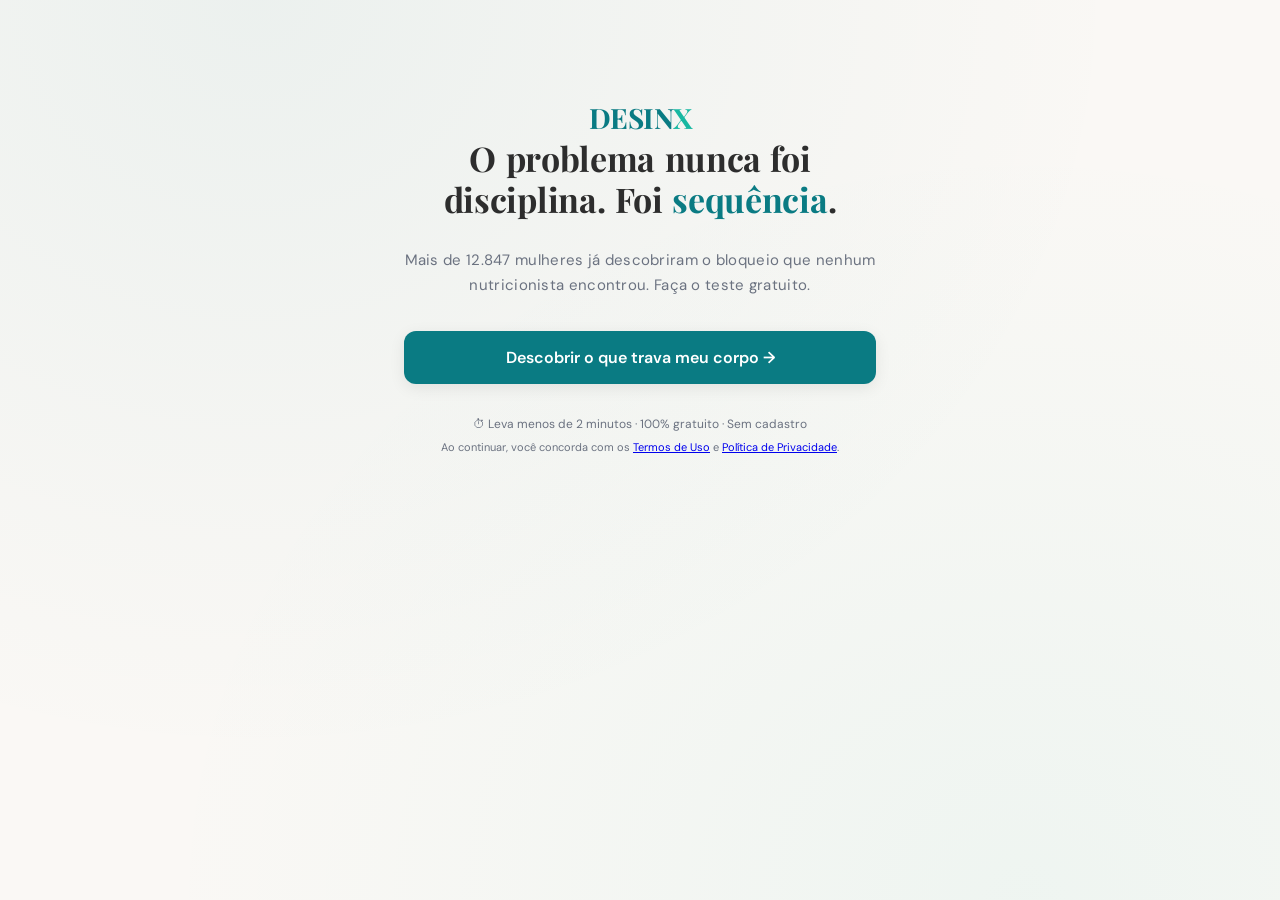
==== commit cc1311cc: "Add files via upload" ====
--- a/index.html
+++ b/index.html
@@ -5,96 +5,28 @@
   <meta name="viewport" content="width=device-width, initial-scale=1.0">
   <title>Desinx</title>
   <meta name="description" content="Descubra por que seu corpo resiste a emagrecer e como inverter isso em 2 minutos.">
-
-  <!-- Preload logo for LCP -->
-  <link rel="preload" href="logo.webp" as="image">
-
-  <!-- Fonts — performance otimizada -->
-  <!-- Preconnect para eliminar latência de DNS/TLS -->
+  
+  <!-- DNS Prefetch -->
+  <link rel="dns-prefetch" href="//fonts.googleapis.com">
+  <link rel="dns-prefetch" href="//fonts.gstatic.com">
+  <link rel="dns-prefetch" href="//www.googletagmanager.com">
+  <link rel="dns-prefetch" href="//www.clarity.ms">
+  <link rel="dns-prefetch" href="//analytics.tiktok.com">
+  <link rel="dns-prefetch" href="//echo.ticto.app">
+  
+  <!-- Preconnect -->
   <link rel="preconnect" href="https://fonts.googleapis.com">
   <link rel="preconnect" href="https://fonts.gstatic.com" crossorigin>
-  <!-- DM Sans: non-render-blocking (print trick) with noscript fallback -->
-  <link rel="stylesheet" href="https://fonts.googleapis.com/css2?family=DM+Sans:wght@400;500;600;700&display=swap" media="print" onload="this.media='all'">
-  <noscript><link rel="stylesheet" href="https://fonts.googleapis.com/css2?family=DM+Sans:wght@400;500;600;700&display=swap"></noscript>
-  <link rel="stylesheet" href="https://fonts.googleapis.com/css2?family=Playfair+Display:ital,wght@0,700;1,400&display=swap" media="print" onload="this.media='all'">
-  <noscript><link rel="stylesheet" href="https://fonts.googleapis.com/css2?family=Playfair+Display:ital,wght@0,700;1,400&display=swap"></noscript>
-
-
-  <!-- Critical CSS (above-the-fold) -->
-  <style>
-*,
-*::before,
-*::after {
-  box-sizing: border-box;
-  margin: 0;
-  padding: 0;
-}
-
-:root {
-  --primary: #0A7B83;
-  --primary-light: #0a7b8318;
-  --primary-mid: #0a7b8340;
-  --accent: #17B8A2;
-  --accent-light: #17b8a220;
-  --bg: #FAF8F5;
-  --bg-card: #FFFFFF;
-  --text: #2D2D2D;
-  --text-light: #6B7280;
-  --coral: #E85D4A;
-  --coral-light: #e85d4a15;
-  --danger: #DC2626;
-  --shadow-sm: 0 1px 3px rgba(0, 0, 0, 0.06);
-  --shadow-md: 0 4px 16px rgba(0, 0, 0, 0.08);
-  --shadow-lg: 0 8px 32px rgba(0, 0, 0, 0.12);
-  --radius: 12px;
-  --radius-lg: 16px;
-  --font-body: 'DM Sans', system-ui, sans-serif;
-  --font-display: 'Playfair Display', Georgia, serif;
-  --transition: all 0.25s cubic-bezier(0.4, 0, 0.2, 1);
-}
-
-html {
-  scroll-behavior: smooth;
-}
-
-body {
-  font-family: var(--font-body);
-  background: var(--bg);
-  color: var(--text);
-  min-height: 100vh;
-  overflow-x: hidden;
-  -webkit-font-smoothing: antialiased;
-}
-
-body::before {
-  content: '';
-  position: fixed;
-  inset: 0;
-  z-index: -1;
-  background:
-    radial-gradient(ellipse at 20% 0%, rgba(10, 123, 131, 0.06) 0%, transparent 60%),
-    radial-gradient(ellipse at 80% 100%, rgba(23, 184, 162, 0.05) 0%, transparent 60%),
-    var(--bg);
-}
-
-
-/* ===== LAYOUT ===== */
-.quiz-container {
-  max-width: 520px;
-  margin: 0 auto;
-  padding: 20px 16px;
-  min-height: 100vh;
-  display: flex;
-  flex-direction: column;
-}
-  </style>
-
-  <!-- Non-critical CSS (loaded async) -->
-  <link rel="stylesheet" href="styles-opt.css" media="print" onload="this.media='all'">
-  <noscript><link rel="stylesheet" href="styles-opt.css"></noscript>
-
-  <!-- Ticto Echo: repasse automático de UTMs para o checkout -->
-  <script defer src="https://echo.ticto.app/ticto-echo.min.js"></script>
+  
+  <!-- Fonts com preload (não bloqueia render) -->
+  <link rel="preload" href="https://fonts.googleapis.com/css2?family=DM+Sans:wght@400;500;600;700&display=swap" as="style" onload="this.onload=null;this.rel='stylesheet'">
+  <link rel="preload" href="https://fonts.googleapis.com/css2?family=Playfair+Display:wght@700&display=swap" as="style" onload="this.onload=null;this.rel='stylesheet'">
+  <noscript>
+    <link rel="stylesheet" href="https://fonts.googleapis.com/css2?family=DM+Sans:wght@400;500;600;700&display=swap">
+    <link rel="stylesheet" href="https://fonts.googleapis.com/css2?family=Playfair+Display:wght@700&display=swap">
+  </noscript>
+  
+  <style>*,*::before,*::after{box-sizing:border-box;margin:0;padding:0}:root{--primary:#0A7B83;--primary-light:#0a7b8318;--primary-mid:#0a7b8340;--accent:#17B8A2;--accent-light:#17b8a220;--bg:#FAF8F5;--bg-card:#FFFFFF;--text:#2D2D2D;--text-light:#6B7280;--coral:#E85D4A;--coral-light:#e85d4a15;--danger:#DC2626;--shadow-sm:0 1px 3px rgba(0,0,0,0.06);--shadow-md:0 4px 16px rgba(0,0,0,0.08);--shadow-lg:0 8px 32px rgba(0,0,0,0.12);--radius:12px;--radius-lg:16px;--font-body:'DM Sans',system-ui,sans-serif;--font-display:'Playfair Display',Georgia,serif;--transition:all 0.25s cubic-bezier(0.4,0,0.2,1)}html{scroll-behavior:smooth}body{font-family:var(--font-body);background:var(--bg);color:var(--text);min-height:100vh;overflow-x:hidden;-webkit-font-smoothing:antialiased}body::before{content:'';position:fixed;inset:0;z-index:-1;background:radial-gradient(ellipse at 20% 0%,rgba(10,123,131,0.06) 0%,transparent 60%),radial-gradient(ellipse at 80% 100%,rgba(23,184,162,0.05) 0%,transparent 60%),var(--bg)}.quiz-container{max-width:520px;margin:0 auto;padding:20px 16px;min-height:100vh;display:flex;flex-direction:column}.progress-bar{display:flex;gap:4px;margin-bottom:32px;padding:0 4px;opacity:0;transform:translateY(-10px);transition:var(--transition)}.progress-bar.visible{opacity:1;transform:translateY(0)}.progress-phase{flex:1;text-align:center}.progress-phase-label{font-size:10px;font-weight:600;letter-spacing:0.08em;text-transform:uppercase;color:var(--text-light);margin-bottom:6px;transition:color 0.3s}.progress-phase.active .progress-phase-label{color:var(--primary)}.progress-phase.done .progress-phase-label{color:var(--accent)}.progress-phase-bar{height:4px;border-radius:4px;background:#E5E7EB;transition:background 0.4s}.progress-phase.active .progress-phase-bar{background:var(--primary)}.progress-phase.done .progress-phase-bar{background:var(--accent)}.step{display:none;flex-direction:column;flex:1;animation:stepIn 0.35s cubic-bezier(0.4,0,0.2,1) forwards}.step.active{display:flex}@keyframes stepIn{from{opacity:0;transform:translateX(30px)}to{opacity:1;transform:translateX(0)}}@keyframes fadeIn{from{opacity:0;transform:translateY(12px)}to{opacity:1;transform:translateY(0)}}.logo-wrap{display:flex;align-items:center;justify-content:center;margin-top:0;margin-bottom:2px;padding-top:0}.logo-wrap img{height:72px;width:auto;max-width:180px;object-fit:contain;display:block}.logo-text{font-family:var(--font-display);font-size:28px;font-weight:700;color:var(--primary);letter-spacing:-0.5px}.logo-text span{color:var(--accent)}.step-question{font-family:var(--font-display);font-size:26px;font-weight:700;line-height:1.15;color:var(--text);margin-top:0;margin-bottom:6px;text-wrap:balance}.step-subtitle{font-size:15px;color:var(--text-light);line-height:1.4;margin-top:0;margin-bottom:14px}.step-microcopy{font-size:13px;color:var(--text-light);margin-top:0;margin-bottom:10px;font-style:italic}.options-grid{display:grid;gap:10px;margin-bottom:14px}.option-card{display:flex;align-items:center;gap:12px;padding:14px 16px;border:2px solid #E5E7EB;border-radius:var(--radius);background:var(--bg-card);cursor:pointer;transition:var(--transition);font-size:15px;font-weight:500;user-select:none;box-shadow:var(--shadow-sm)}.option-card:hover{border-color:var(--primary-mid);background:var(--primary-light)}.option-card.selected{border-color:var(--primary);background:var(--primary-light);box-shadow:0 0 0 1px var(--primary),var(--shadow-sm)}.option-card .icon{font-size:22px;flex-shrink:0;width:32px;text-align:center}.option-card .label{flex:1}.option-card .check{width:22px;height:22px;border-radius:50%;border:2px solid #D1D5DB;display:flex;align-items:center;justify-content:center;transition:var(--transition);flex-shrink:0}.option-card.selected .check{border-color:var(--primary);background:var(--primary)}.option-card.selected .check::after{content:'✓';color:white;font-size:13px;font-weight:700}.btn-primary{width:100%;padding:16px 24px;border:none;border-radius:var(--radius);background:var(--primary);color:white;font-family:var(--font-body);font-size:16px;font-weight:600;cursor:pointer;transition:var(--transition);box-shadow:var(--shadow-md);margin-top:auto;margin-bottom:20px;position:relative;overflow:hidden}.btn-primary::before{content:'';position:absolute;inset:0;background:linear-gradient(135deg,rgba(255,255,255,0.15),transparent);opacity:0;transition:opacity 0.3s ease}.btn-primary:hover{background:#086b72;transform:translateY(-2px);box-shadow:0 12px 24px rgba(10,123,131,0.35)}.btn-primary:hover::before{opacity:1}.btn-primary:active{transform:translateY(0)}.btn-primary:disabled{opacity:0.4;cursor:not-allowed;transform:none;box-shadow:none}.sticky-cta{position:fixed;bottom:0;left:0;right:0;padding:12px 16px;padding-bottom:max(12px,env(safe-area-inset-bottom));background:linear-gradient(to top,var(--bg) 70%,transparent);z-index:50}.sticky-cta .btn-primary{max-width:520px;margin:0 auto;display:block}.start-hero{padding:12px 0 24px;display:flex;flex-direction:column;align-items:center;text-align:center}.start-headline{font-family:var(--font-display);font-size:clamp(22px,7vw,34px);font-weight:700;line-height:1.2;letter-spacing:-0.3px;margin-bottom:12px;color:var(--text);word-spacing:0.05em;hyphens:none;text-wrap:balance;text-align:center}.start-headline .rw{color:var(--primary);display:inline;transition:opacity 0.3s;white-space:normal}.start-sub{font-size:15px;color:var(--text-light);line-height:1.7;margin:16px 0 32px;letter-spacing:0.3px;text-align:center}.review-card{display:flex;align-items:flex-start;gap:12px;padding:14px;background:var(--bg-card);border-radius:var(--radius);box-shadow:var(--shadow-sm);border:1px solid #f0eeeb;margin-bottom:8px;animation:fadeIn 0.4s ease both}.review-card:nth-child(2){animation-delay:0.1s}.review-card:nth-child(3){animation-delay:0.15s}.review-avatar{width:40px;height:40px;border-radius:50%;object-fit:cover;flex-shrink:0;border:2px solid #f0eeeb}.review-body{flex:1;min-width:0}.review-stars{color:#F59E0B;font-size:13px;letter-spacing:0.5px;margin-bottom:4px}.review-quote{font-size:13px;line-height:1.5;color:var(--text);margin-bottom:4px}.review-author{font-size:12px;color:var(--text-light);font-weight:600}.legal-wrap{margin:14px 0}.legal-check{display:flex;align-items:flex-start;gap:10px;font-size:13px;color:var(--text-light);line-height:1.6;cursor:pointer;transition:var(--transition)}.legal-check input{margin-top:2px;accent-color:var(--primary);width:18px;height:18px;min-width:18px;flex-shrink:0;cursor:pointer}.legal-check span{flex:1;display:block}.legal-check a{color:var(--primary);text-decoration:none;font-weight:600;border-bottom:1px solid rgba(10,123,131,0.3);transition:var(--transition)}.legal-check a:hover{border-bottom-color:var(--primary);color:#086b72}.legal-error{font-size:11px;color:var(--danger);margin-top:6px;display:none;animation:fadeIn 0.2s ease;padding-left:24px}.legal-error.visible{display:block}.legal-check.shake{animation:shake 0.4s ease}.legal-check.error-state{color:var(--danger)}.legal-check.error-state input{outline:2px solid var(--danger);outline-offset:1px}@keyframes shake{0%,100%{transform:translateX(0)}20%,60%{transform:translateX(-6px)}40%,80%{transform:translateX(6px)}}.transition-screen{text-align:center;padding:24px 0}.transition-screen .icon-big{font-size:64px;margin-bottom:20px}.transition-screen .headline{font-family:var(--font-display);font-size:24px;font-weight:700;line-height:1.3;margin-bottom:16px;color:var(--text);hyphens:none;text-wrap:balance}.transition-screen .body-text{font-size:15px;line-height:1.7;color:var(--text-light);margin-bottom:16px}.transition-screen .highlight{background:var(--primary-light);border-left:3px solid var(--primary);padding:14px 16px;border-radius:0 var(--radius) var(--radius) 0;font-size:14px;color:var(--primary);font-weight:500;margin:20px 0;text-align:left;line-height:1.6}.input-group{margin-bottom:20px}.input-group label{display:block;font-size:14px;font-weight:600;color:var(--text);margin-bottom:8px}.input-row{display:flex;gap:8px;align-items:center}.input-field{flex:1;padding:14px 16px;border:2px solid #E5E7EB;border-radius:var(--radius);font-family:var(--font-body);font-size:16px;color:var(--text);background:var(--bg-card);transition:border-color 0.2s;-moz-appearance:textfield}.input-field::-webkit-inner-spin-button{-webkit-appearance:none}.input-field:focus{outline:none;border-color:var(--primary)}.input-field.input-error{border-color:var(--danger)}.input-unit{font-size:14px;font-weight:600;color:var(--text-light);min-width:30px}.input-hint{font-size:11px;color:var(--text-light);margin-top:4px;display:block}.input-error-msg{font-size:12px;color:var(--danger);margin-top:4px;display:none;animation:fadeIn 0.2s ease}.input-error-msg.visible{display:block}.feedback-badge{display:none;padding:10px 14px;border-radius:var(--radius);font-size:13px;font-weight:500;margin-top:12px;background:var(--accent-light);color:var(--primary);animation:fadeIn 0.3s ease;line-height:1.5}.feedback-badge.visible{display:block}.feedback-badge.error{background:#fef2f2;color:var(--danger)}.text-field{width:100%;padding:14px 16px;border:2px solid #E5E7EB;border-radius:var(--radius);font-family:var(--font-body);font-size:16px;color:var(--text);background:var(--bg-card);transition:border-color 0.2s;margin-bottom:16px}.text-field:focus{outline:none;border-color:var(--primary)}.justify-text{font-size:12px;color:var(--text-light);line-height:1.5;margin-top:4px;margin-bottom:16px}.loading-screen{display:flex;flex-direction:column;align-items:center;justify-content:center;text-align:center;flex:1;padding:40px 0}.loading-screen .headline{font-family:var(--font-display);font-size:24px;font-weight:700;margin-bottom:32px;color:var(--text);hyphens:none;text-wrap:balance}.loading-bar-wrap{width:100%;max-width:320px;height:6px;background:#E5E7EB;border-radius:6px;overflow:hidden;margin-bottom:24px}.loading-bar-fill{height:100%;background:linear-gradient(90deg,var(--primary),var(--accent));border-radius:6px;width:0%;transition:width 0.3s linear}.loading-text{font-size:15px;color:var(--text-light);min-height:24px;transition:opacity 0.3s}.water-ripple{width:80px;height:80px;margin:0 auto 24px;position:relative}.water-ripple::before,.water-ripple::after{content:'';position:absolute;inset:0;border-radius:50%;border:2px solid var(--primary);opacity:0;animation:ripple 2s ease-out infinite}.water-ripple::after{animation-delay:0.6s}@keyframes ripple{0%{transform:scale(0.3);opacity:0.8}100%{transform:scale(1.2);opacity:0}}.water-drop{position:absolute;top:50%;left:50%;transform:translate(-50%,-50%);font-size:32px}.result-header{text-align:center;margin-bottom:28px}.result-header .headline{font-family:var(--font-display);font-size:26px;font-weight:700;margin-bottom:8px;hyphens:none;text-wrap:balance}.result-header .sub{font-size:15px;color:var(--text-light);line-height:1.5}.benefits-grid{display:grid;grid-template-columns:1fr 1fr;gap:12px;margin-bottom:28px}.benefit-card{padding:16px;border-radius:var(--radius);background:var(--bg-card);box-shadow:var(--shadow-sm);border:1px solid #f0eeeb;text-align:center;animation:fadeIn 0.4s ease both}.benefit-card:nth-child(2){animation-delay:0.1s}.benefit-card:nth-child(3){animation-delay:0.2s}.benefit-card:nth-child(4){animation-delay:0.3s}.benefit-card .b-icon{font-size:28px;margin-bottom:8px}.benefit-card .b-title{font-size:14px;font-weight:700;color:var(--text);margin-bottom:4px}.benefit-card .b-desc{font-size:12px;color:var(--text-light);line-height:1.4}.plan-preview{background:var(--bg-card);border-radius:var(--radius-lg);padding:20px;box-shadow:var(--shadow-sm);border:1px solid #f0eeeb;margin-bottom:28px}.plan-preview h3{font-size:16px;font-weight:700;color:var(--primary);margin-bottom:12px}.plan-day{display:flex;align-items:center;gap:10px;padding:8px 0;border-bottom:1px solid #f5f3f0;font-size:13px}.plan-day:last-child{border-bottom:none}.plan-day .day-num{width:28px;height:28px;border-radius:50%;background:var(--primary-light);color:var(--primary);font-weight:700;font-size:11px;display:flex;align-items:center;justify-content:center;flex-shrink:0}.estimate-box{background:linear-gradient(135deg,var(--primary-light),var(--accent-light));border-radius:var(--radius);padding:16px;text-align:center;margin-bottom:24px;border:1px solid var(--primary-mid)}.estimate-box .big{font-family:var(--font-display);font-size:28px;font-weight:700;color:var(--primary)}.estimate-box .small{font-size:13px;color:var(--text-light);margin-top:4px}.result-wrap{display:block}.btn-result{margin-top:24px;margin-bottom:24px}.pricing-header{text-align:center;margin-bottom:24px}.pricing-header .headline{font-family:var(--font-display);font-size:24px;font-weight:700;margin-bottom:12px;hyphens:none;text-wrap:balance}.timer-bar{display:inline-flex;align-items:center;gap:8px;padding:10px 20px;border-radius:99px;background:var(--coral-light);color:var(--coral);font-size:14px;font-weight:600;margin-bottom:24px}.pricing-cards{display:flex;flex-direction:column;gap:12px;margin-bottom:24px}.price-card{display:flex;align-items:center;justify-content:space-between;padding:16px;border:2px solid #E5E7EB;border-radius:var(--radius);background:var(--bg-card);cursor:pointer;transition:var(--transition);position:relative}.price-card:hover{border-color:var(--primary-mid)}.price-card.selected{border-color:var(--primary);box-shadow:0 0 0 1px var(--primary)}.price-card.featured{border-color:var(--primary)}.price-card .badge{position:absolute;top:-11px;left:50%;transform:translateX(-50%);background:var(--primary);color:white;padding:3px 14px;border-radius:99px;font-size:11px;font-weight:700;letter-spacing:0.03em;text-transform:uppercase;white-space:nowrap}.price-left{display:flex;align-items:center;gap:12px}.price-radio{width:20px;height:20px;border-radius:50%;border:2px solid #D1D5DB;display:flex;align-items:center;justify-content:center;transition:var(--transition);flex-shrink:0}.price-card.selected .price-radio{border-color:var(--primary);background:var(--primary)}.price-card.selected .price-radio::after{content:'';width:8px;height:8px;border-radius:50%;background:white}.price-name{font-size:15px;font-weight:600}.price-detail{font-size:12px;color:var(--text-light)}.price-right{text-align:right}.price-value{font-size:20px;font-weight:700;color:var(--primary)}.price-per{font-size:12px;color:var(--text-light)}.guarantee-box{display:flex;align-items:flex-start;gap:12px;padding:16px;border-radius:var(--radius);background:var(--accent-light);border:1px solid rgba(23,184,162,0.2);margin-bottom:20px}.guarantee-box .g-icon{font-size:24px;flex-shrink:0}.guarantee-box .g-title{font-size:14px;font-weight:700;color:var(--text);margin-bottom:2px}.guarantee-box .g-text{font-size:13px;color:var(--text-light);line-height:1.5}.payment-methods{display:flex;justify-content:center;gap:16px;margin:16px 0 8px;font-size:12px;color:var(--text-light)}.pricing-reviews{margin-top:24px}.p-review{padding:14px;background:var(--bg-card);border-radius:var(--radius);box-shadow:var(--shadow-sm);margin-bottom:10px;border:1px solid #f0eeeb;display:flex;align-items:flex-start;gap:12px}.p-review .review-avatar{width:36px;height:36px}.p-review .p-body{flex:1}.p-review .stars{color:#F59E0B;font-size:12px;margin-bottom:4px}.p-review .text{font-size:13px;line-height:1.5;color:var(--text);margin-bottom:4px;font-style:italic}.p-review .author{font-size:12px;color:var(--text-light);font-weight:600}.thankyou{text-align:center;padding:40px 0}.thankyou .big-check{font-size:64px;margin-bottom:16px}.thankyou .headline{font-family:var(--font-display);font-size:26px;font-weight:700;margin-bottom:8px}.thankyou .sub{font-size:15px;color:var(--text-light);margin-bottom:32px}.step-list{text-align:left;margin-bottom:32px}.step-item{display:flex;align-items:center;gap:12px;padding:14px 0;border-bottom:1px solid #f0eeeb;font-size:15px}.step-item:last-child{border-bottom:none}.step-item .s-num{width:32px;height:32px;border-radius:50%;background:var(--primary);color:white;font-weight:700;font-size:14px;display:flex;align-items:center;justify-content:center;flex-shrink:0}.upsell-box{padding:20px;border-radius:var(--radius-lg);background:linear-gradient(135deg,var(--primary-light),var(--accent-light));border:1px solid var(--primary-mid)}.upsell-box h3{font-size:16px;font-weight:700;margin-bottom:4px}.upsell-box p{font-size:13px;color:var(--text-light);margin-bottom:12px}.upsell-box .price{font-size:22px;font-weight:700;color:var(--primary);margin-bottom:12px}.toast{position:fixed;bottom:90px;left:50%;transform:translateX(-50%) translateY(80px);background:var(--text);color:white;padding:12px 20px;border-radius:var(--radius);font-size:14px;font-weight:500;z-index:100;opacity:0;pointer-events:none;transition:all 0.4s cubic-bezier(0.4,0,0.2,1);max-width:90%;text-align:center;box-shadow:var(--shadow-lg)}.toast.show{opacity:1;transform:translateX(-50%) translateY(0)}.iti{width:100%;display:block}.iti__country-list{font-family:var(--font-body);color:var(--text);border-radius:8px;box-shadow:var(--shadow-md);border:1px solid #E5E7EB}.price-anchoring{background:white;border-radius:var(--radius);padding:16px;margin-bottom:24px;border:1px solid #E5E7EB}.anchor-item{display:flex;justify-content:space-between;font-size:14px;color:var(--text-light);margin-bottom:8px}.anchor-item.total{border-top:1px solid #E5E7EB;padding-top:8px;margin-top:8px;font-weight:600;color:var(--text)}.anchor-highlight{background:var(--primary-light);color:var(--primary-dark);padding:10px;border-radius:6px;text-align:center;font-weight:700;margin-top:12px;font-size:15px}.guarantee-badge{background:#F0FDF4;color:#166534;border:1px solid #BBF7D0;padding:12px;border-radius:var(--radius);text-align:center;font-weight:600;font-size:14px;margin-bottom:20px}.exit-modal{position:fixed;inset:0;background:rgba(0,0,0,0.6);z-index:1000;display:flex;align-items:center;justify-content:center;padding:20px;opacity:0;pointer-events:none;transition:opacity 0.3s}.exit-modal.visible{opacity:1;pointer-events:auto}.exit-modal-content{background:white;border-radius:16px;padding:32px 24px;max-width:400px;width:100%;text-align:center;position:relative;transform:translateY(20px);transition:transform 0.3s}.exit-modal.visible .exit-modal-content{transform:translateY(0)}.exit-close{position:absolute;top:12px;right:16px;background:none;border:none;font-size:24px;color:var(--text-light);cursor:pointer}.exit-icon{font-size:48px;margin-bottom:16px}.exit-title{font-family:var(--font-display);font-size:24px;font-weight:700;margin-bottom:12px;color:var(--text);line-height:1.2}.exit-desc{color:var(--text-light);margin-bottom:24px;line-height:1.5}.btn-text{background:none;border:none;color:var(--text-light);font-size:14px;text-decoration:underline;cursor:pointer;margin-top:12px}@media (min-width:640px){.quiz-container{padding:32px 24px}.step-question{font-size:28px}.options-grid.two-col{grid-template-columns:1fr 1fr}}.guarantee-block{display:flex;align-items:flex-start;gap:14px;padding:20px;border-radius:var(--radius-lg);background:linear-gradient(135deg,#f0fdf4,#ecfdf5);border:2px solid #86efac;margin-bottom:24px}.guarantee-block .guarantee-icon{font-size:32px;flex-shrink:0}.guarantee-block .guarantee-text strong{font-size:15px;color:var(--text);display:block;margin-bottom:4px}.guarantee-block .guarantee-text p{font-size:13px;color:var(--text-light);line-height:1.5;margin:0}.badge-save{background:linear-gradient(135deg,#059669,#10b981) !important;color:#fff !important}.dynamic-feedback{display:none;padding:14px 18px;border-radius:10px;background:linear-gradient(135deg,var(--primary-light),var(--accent-light));border-left:4px solid var(--primary);font-size:13.5px;line-height:1.55;color:var(--text);margin:12px 0 8px;animation:fadeIn 0.35s ease both}.dynamic-feedback.visible{display:block}.diagnosis-card{background:linear-gradient(135deg,#fef2f2,#fff7ed);border:2px solid #f97316;border-radius:14px;padding:20px;margin:20px 0;text-align:center}.diagnosis-label{font-size:11px;letter-spacing:2px;text-transform:uppercase;color:#9a3412;font-weight:700;margin-bottom:8px}.diagnosis-name{font-family:var(--font-display);font-size:20px;font-weight:700;color:#c2410c;margin-bottom:8px}.diagnosis-desc{font-size:14px;color:var(--text);line-height:1.5;margin-bottom:6px}.diagnosis-explain{font-size:13px;color:var(--text-light);font-style:italic;margin-top:8px}</style>
 
 </head>
 <body>
@@ -141,38 +73,1613 @@
     </div>
   </div>
 
-
-  <!-- App Logic (deferred) -->
-  <script src="app-opt.js" defer></script>
-
-  <!-- Google Analytics 4 — movido para o final do body -->
-  <script async src="https://www.googletagmanager.com/gtag/js?id=G-SVD3GJPXWG"></script>
+  <!-- App Logic -->
   <script>
-    window.dataLayer = window.dataLayer || [];
-    function gtag(){dataLayer.push(arguments);}
-    gtag('js', new Date());
-    gtag('config', 'G-SVD3GJPXWG');
-  </script>
-
-  <!-- Microsoft Clarity — movido para o final do body -->
-  <script type="text/javascript" fetchpriority="low">
-      (function(c,l,a,r,i,t,y){
-          c[a]=c[a]||function(){(c[a].q=c[a].q||[]).push(arguments)};
-          t=l.createElement(r);t.async=1;t.fetchpriority="low";t.src="https://www.clarity.ms/tag/"+i;
-          y=l.getElementsByTagName(r)[0];y.parentNode.insertBefore(t,y);
-      })(window, document, "clarity", "script", "wb9na0qdwu");
-  </script>
-
-  <!-- TikTok Pixel — movido para o final do body -->
-  <script async fetchpriority="low">
-!function (w, d, t) {
-  w.TiktokAnalyticsObject=t;var ttq=w[t]=w[t]||[];ttq.methods=["page","track","identify","instances","debug","on","off","once","ready","alias","group","enableCookie","disableCookie","holdConsent","revokeConsent","grantConsent"],ttq.setAndDefer=function(t,e){t[e]=function(){t.push([e].concat(Array.prototype.slice.call(arguments,0)))}};for(var i=0;i<ttq.methods.length;i++)ttq.setAndDefer(ttq,ttq.methods[i]);ttq.instance=function(t){for(
-var e=ttq._i[t]||[],n=0;n<ttq.methods.length;n++)ttq.setAndDefer(e,ttq.methods[n]);return e},ttq.load=function(e,n){var r="https://analytics.tiktok.com/i18n/pixel/events.js",o=n&&n.partner;ttq._i=ttq._i||{},ttq._i[e]=[],ttq._i[e]._u=r,ttq._t=ttq._t||{},ttq._t[e]=+new Date,ttq._o=ttq._o||{},ttq._o[e]=n||{};n=document.createElement("script")
-;n.type="text/javascript",n.async=!0,n.src=r+"?sdkid="+e+"&lib="+t;e=document.getElementsByTagName("script")[0];e.parentNode.insertBefore(n,e)};
-  ttq.load('D58V12JC77UD75S4LAF0');
-  ttq.page();
-}(window, document, 'ttq');
-  </script>
+/* =============================================
+   Protocolo Desinx — App Logic v2.0
+   Direct Response / High-Conversion Rewrite
+   ============================================= */
+
+
+/* =============================================
+   1. TESTIMONIALS POOL (15 unique)
+   ============================================= */
+
+function makeAvatar(name, hue) {
+  return `data:image/svg+xml,${encodeURIComponent(`<svg xmlns="http://www.w3.org/2000/svg" viewBox="0 0 80 80"><rect fill="hsl(${hue},45%,88%)" width="80" height="80" rx="40"/><text x="50%" y="54%" text-anchor="middle" dominant-baseline="middle" fill="hsl(${hue},40%,40%)" font-family="sans-serif" font-size="32" font-weight="600">${name[0]}</text></svg>`)}`;
+}
+
+const TESTIMONIALS = [
+  { name: 'Camila R.',   age: 34, job: 'analista de marketing, mãe de 2', text: 'Perdi 8kg em 6 semanas sem academia. Meu marido perguntou o que eu estava fazendo de diferente.', stars: 5,   av: makeAvatar('Camila R.', 160) },
+  { name: 'Patrícia M.', age: 41, job: 'professora',                      text: 'Pela primeira vez em 10 anos, não voltei a engordar. O Protocolo mudou minha relação com a balança.',   stars: 5,   av: makeAvatar('Patrícia M.', 210) },
+  { name: 'Fernanda L.', age: 29, job: 'designer freelancer',             text: 'O inchaço sumiu na segunda semana. Minhas calças voltaram a servir.',                                   stars: 5,   av: makeAvatar('Fernanda L.', 280) },
+  { name: 'Juliana S.',  age: 37, job: 'advogada',                        text: 'Gastei uma fortuna em nutri e academia. Aqui tive resultado em 3 semanas pagando o preço de um café.',   stars: 5,   av: makeAvatar('Juliana S.', 40) },
+  { name: 'Renata C.',   age: 45, job: 'enfermeira, mãe de 3',            text: 'Com 3 filhos e plantão, eu achava impossível. 15 minutos por dia foi tudo que precisei.',                stars: 5,   av: makeAvatar('Renata C.', 330) },
+  { name: 'Aline F.',    age: 32, job: 'empreendedora',                   text: 'Eliminei 6kg sem cortar o que amo comer. O segredo é a ordem, não a restrição.',                         stars: 4.5, av: makeAvatar('Aline F.', 190) },
+  { name: 'Mariana D.',  age: 38, job: 'gerente de RH',                   text: 'Minha energia voltou no dia 4. Parece exagero, mas é real. Eu tinha esquecido como era ter disposição.', stars: 5,   av: makeAvatar('Mariana D.', 240) },
+  { name: 'Beatriz O.',  age: 27, job: 'estudante de medicina',           text: 'Eu estudava emagrecimento e mesmo assim não conseguia. O Protocolo me mostrou o que eu fazia na ordem errada.', stars: 4.5, av: makeAvatar('Beatriz O.', 300) },
+  { name: 'Carla T.',    age: 43, job: 'servidora pública',               text: 'Meu metabolismo parecia morto. Na segunda semana eu já sentia diferença na roupa e no espelho.',         stars: 5,   av: makeAvatar('Carla T.', 20) },
+  { name: 'Débora N.',   age: 31, job: 'fotógrafa',                       text: 'Já tinha tentado 4 apps diferentes. Esse foi o primeiro que eu terminei a primeira semana inteira.',     stars: 4.5, av: makeAvatar('Débora N.', 350) },
+  { name: 'Larissa P.',  age: 36, job: 'dentista, mãe de 1',              text: 'Perdi a barriga pós-parto que tinha há 2 anos. Minha autoestima voltou junto com as roupas antigas.',    stars: 5,   av: makeAvatar('Larissa P.', 130) },
+  { name: 'Priscila V.', age: 44, job: 'professora de yoga',              text: 'Mesmo como instrutora, eu não conseguia perder peso. O Protocolo completou o que faltava.',              stars: 5,   av: makeAvatar('Priscila V.', 60) },
+  { name: 'Gabriela M.', age: 28, job: 'social media',                    text: 'Minha chefe perguntou se eu fiz lipo. Foram 7kg em 5 semanas. Sem cirurgia, sem sofrimento.',           stars: 5,   av: makeAvatar('Gabriela M.', 170) },
+  { name: 'Tatiane R.',  age: 39, job: 'bancária',                        text: 'Eu vivia inchada e cansada. Na primeira fase meu corpo desinflou de um jeito que nunca tinha acontecido.', stars: 4.5, av: makeAvatar('Tatiane R.', 220) },
+  { name: 'Sandra K.',   age: 52, job: 'empresária',                      text: 'Com 52 anos eu achei que meu metabolismo tinha aposentado. O Protocolo provou que eu estava errada.',    stars: 5,   av: makeAvatar('Sandra K.', 310) },
+];
+
+function renderStars(rating) {
+  let html = '';
+  const full = Math.floor(rating);
+  const hasHalf = rating % 1 !== 0;
+  for (let i = 0; i < full; i++) html += '★';
+  if (hasHalf) {
+    html += '<span style="position:relative;display:inline-block">'
+          + '<span style="color:#E5E7EB">★</span>'
+          + '<span style="position:absolute;left:0;top:0;width:55%;overflow:hidden;color:#F59E0B">★</span>'
+          + '</span>';
+  }
+  for (let i = 0; i < 5 - full - (hasHalf ? 1 : 0); i++) {
+    html += '<span style="color:#E5E7EB">★</span>';
+  }
+  return html;
+}
+
+let _usedTestimonials = new Set();
+
+function getRandomTestimonials(count) {
+  const available = [];
+  for (let i = 0; i < TESTIMONIALS.length; i++) {
+    if (!_usedTestimonials.has(i)) available.push(i);
+  }
+  if (available.length < count) {
+    _usedTestimonials.clear();
+    for (let i = 0; i < TESTIMONIALS.length; i++) available.push(i);
+  }
+  for (let i = available.length - 1; i > 0; i--) {
+    const j = Math.floor(Math.random() * (i + 1));
+    [available[i], available[j]] = [available[j], available[i]];
+  }
+  const picked = available.slice(0, count);
+  picked.forEach(i => _usedTestimonials.add(i));
+  return picked.map(i => TESTIMONIALS[i]);
+}
+
+function avatarFallback(name) {
+  return `data:image/svg+xml,<svg xmlns=%22http://www.w3.org/2000/svg%22 viewBox=%220 0 40 40%22><rect fill=%22%23E5E7EB%22 width=%2240%22 height=%2240%22/><text x=%2250%%22 y=%2254%%22 text-anchor=%22middle%22 fill=%22%236B7280%22 font-size=%2216%22>${name[0]}</text></svg>`;
+}
+
+function renderReviewCards(count = 3) {
+  return getRandomTestimonials(count).map(r => `
+    <div class="review-card">
+      <img class="review-avatar" src="${r.av}" alt="${r.name}" loading="lazy"
+           onerror="this.src='${avatarFallback(r.name)}'">
+      <div class="review-body">
+        <div class="review-stars">${renderStars(r.stars)}</div>
+        <div class="review-quote">"${r.text}"</div>
+        <div class="review-author">${r.name}, ${r.age} anos — ${r.job}</div>
+      </div>
+    </div>
+  `).join('');
+}
+
+function renderPricingReviews(count = 3) {
+  return getRandomTestimonials(count).map(r => `
+    <div class="p-review">
+      <img class="review-avatar" src="${r.av}" alt="${r.name}" loading="lazy"
+           onerror="this.src='${avatarFallback(r.name)}'">
+      <div class="p-body">
+        <div class="stars">${renderStars(r.stars)}</div>
+        <div class="text">"${r.text}"</div>
+        <div class="author">${r.name}, ${r.age} anos — ${r.job}</div>
+      </div>
+    </div>
+  `).join('');
+}
+
+
+/* =============================================
+   2. HEADLINES — PAIN-SPECIFIC, IDENTITY-DRIVEN
+   ============================================= */
+
+const HEADLINES = [
+  'Você faz dieta, treina, conta caloria — e a balança <span class="rw" id="rw">não mexe</span>.',
+  'Seu corpo não está contra você. Está <span class="rw" id="rw">travado</span>.',
+  '93% das mulheres que não emagrecem cometem o mesmo <span class="rw" id="rw">erro invisível</span>',
+  'O problema nunca foi disciplina. Foi <span class="rw" id="rw">sequência</span>.',
+  'Existe uma razão biológica pela qual nenhuma dieta funcionou <span class="rw" id="rw">pra você</span>',
+];
+
+const SUBHEADLINES = [
+  'Responda 7 perguntas em 2 minutos. Descubra o que realmente trava seu metabolismo — e como destravar ainda essa semana.',
+  'Mais de 12.847 mulheres já descobriram o bloqueio que nenhum nutricionista encontrou. Faça o teste gratuito.',
+  'Seu corpo está pedindo uma coisa. Você está dando outra. Esse teste revela exatamente o quê — em 2 minutos.',
+  'Antes de tentar mais uma dieta, descubra por que as anteriores falharam. Teste gratuito de 2 minutos.',
+  'Não é falta de esforço. É um bloqueio metabólico que 93% das mulheres nem sabem que têm. Descubra o seu.',
+];
+
+const ROTATING_WORDS = {
+  0: ['não mexe', 'trava no mesmo número', 'não responde'],
+  1: ['travado', 'em modo de proteção', 'adormecido'],
+  2: ['erro invisível', 'bloqueio oculto', 'sabotador silencioso'],
+  3: ['sequência', 'a ordem que você faz', 'o passo que você pula'],
+  4: ['pra você', 'até agora', 'sozinha'],
+};
+
+const headlineIndex = Math.floor(Math.random() * HEADLINES.length);
+const subheadlineIndex = Math.floor(Math.random() * SUBHEADLINES.length);
+
+
+/* =============================================
+   3. DYNAMIC POST-SELECT FEEDBACK MAP
+   ============================================= */
+
+const DYNAMIC_FEEDBACK = {
+  'objetivo': {
+    'Perder peso': '87% das mulheres que chegam aqui marcam essa opção — e quase todas tinham o mesmo bloqueio invisível.',
+    'Definir o corpo': 'Definição sem destravar o metabolismo é como pintar uma parede mofada. Primeiro, a gente resolve a base.',
+    'Eliminar inchaço e retenção': 'O inchaço é o primeiro sinal de que algo está errado por dentro. Bom — é também o primeiro a sumir.',
+    'Ter mais energia e disposição': 'Falta de energia é sintoma clássico de metabolismo em modo de sobrevivência. Você está no lugar certo.',
+    'Me sentir bem comigo mesma': 'Tudo começa por dentro. Quando o corpo funciona, a autoestima volta sozinha.',
+  },
+  'frustracao': {
+    'Faço dieta mas não perco peso': '⚠️ Isso não é falta de esforço. É o sinal mais claro de que seu metabolismo está operando em modo de sobrevivência.',
+    'Perco e depois recupero tudo': '⚠️ Efeito rebote. Acontece quando você força a perda sem destravar primeiro. Seu corpo entende restrição como ameaça.',
+    'Sinto muita fome e desisto': '⚠️ Fome incontrolável é sinal hormonal — leptina e grelina desreguladas. Não é fraqueza. É química.',
+    'Não tenho tempo pra rotinas complicadas': '⚠️ O Protocolo foi desenhado pra quem tem menos de 15 minutos por dia. Rotina complicada é o motivo pelo qual os outros métodos falham.',
+    'Não sei por onde começar': '⚠️ A confusão é proposital. A indústria lucra com você perdida. Aqui, o caminho é um só — e é simples.',
+  },
+  'corpo': {
+    '_default': 'Sem julgamento. Essa informação calibra o protocolo pro seu corpo real — não pra um corpo genérico.',
+  },
+  'resultado-tentativas': {
+    'Perdi pouco e parei': 'Seu corpo entrou em modo de defesa. Quando detecta restrição, ele freia tudo. É o sinal clássico de metabolismo travado.',
+    'Emagreci mas voltei a engordar': 'Efeito rebote. Você perdeu peso sem destravar o metabolismo — e ele puxou tudo de volta como autodefesa.',
+    'Não vi resultado nenhum': 'Quando absolutamente nada funciona, o problema nunca é esforço. É a sequência. Você estava fazendo as coisas certas na ordem errada.',
+    'Nunca mantive tempo suficiente': 'Os métodos antigos exigem semanas de sofrimento antes do primeiro resultado. Aqui, a diferença aparece nos primeiros 7 dias.',
+    'Tive bons resultados mas quero mais': 'Ótimo sinal. Seu metabolismo ainda responde — agora é questão de potencializar com a sequência certa.',
+  },
+  'trava': {
+    'Meu metabolismo é muito lento': 'Seu metabolismo não é lento. Está em modo de proteção. O Pilar 1 do Protocolo foi desenhado pra reverter exatamente isso em 7 a 14 dias.',
+    'Não consigo controlar a fome': 'Fome descontrolada = leptina em colapso. Não é falta de vontade. O Pilar 1 reseta esses sinais em 5-7 dias.',
+    'Falta de motivação': 'Motivação acaba. Método, não. O Protocolo não depende de força de vontade — depende de sequência.',
+    'Não sei o que fiz de errado': 'Provavelmente nada de errado. Só na ordem errada. É como montar um móvel pulando os 3 primeiros passos.',
+    'Acho que é hormonal': 'Provavelmente é. Cortisol, insulina, leptina — quando estão desregulados, nenhuma dieta funciona. O Protocolo começa por aí.',
+  },
+  'atividade': {
+    'Sedentária (quase nenhuma atividade)': 'O Protocolo não exige treino. Os micro-exercícios de 12 min são opcionais e feitos no seu quarto.',
+    'Leve (caminhadas, tarefas do dia)': 'Esse nível já ajuda. Com o metabolismo destravado, até a caminhada leve vira queima ativa.',
+    'Moderada (treino 2-3x por semana)': 'Você já treina e não vê resultado? Isso confirma: o problema não é exercício. É o que acontece antes dele.',
+    'Intensa (treino 4+ vezes por semana)': 'Se você treina forte e não perde peso, seu metabolismo está em modo de sobrevivência. Treino sozinho não resolve — destravar vem primeiro.',
+  },
+  'alimentacao': {
+    'Como de tudo, sem regra': 'Você não precisa mudar tudo. Precisa mudar a ordem. 3 ajustes na sequência alimentar mudam mais que qualquer dieta.',
+    'Tento comer saudável mas escorrego': 'O "escorrego" não é falta de disciplina — é seu corpo gritando por algo que falta. O Protocolo elimina isso na raiz.',
+    'Sigo uma dieta com alguma disciplina': 'Se você já tem disciplina e não vê resultado, o problema não é o que você come. É a sequência metabólica.',
+    'Não sei se como bem ou mal': 'Essa confusão é comum. A indústria de dietas lucra com informação contraditória. Aqui, é direto ao ponto.',
+    'Sei que como mal mas não consigo mudar': 'Você não precisa virar outra pessoa. O Protocolo funciona com ajustes mínimos — na ordem certa.',
+  },
+  'rotina': {
+    '_default': 'Essa informação define qual das 4 versões do protocolo você vai receber.',
+  },
+  'tempo': {
+    'Menos de 15 minutos': 'Anotado. Seu protocolo será montado pra caber em menos de 15 minutos por dia. Sem academia, sem receitas de 2 horas.',
+    '15 a 30 minutos': 'Tempo ideal. 80% das mulheres que tiveram resultado investiam exatamente isso.',
+    '30 minutos a 1 hora': 'Ótimo — com esse tempo, a versão avançada do Protocolo vai acelerar seus resultados.',
+    'Mais de 1 hora': 'Com esse tempo, seu protocolo pode incluir os módulos bônus de aceleração.',
+  },
+  'restricoes': {
+    '_default': 'Registrado. Todas as recomendações vão respeitar suas restrições — nada genérico, nada que coloque sua saúde em risco.',
+  },
+  'sono': {
+    'Durmo bem, acordo disposta': 'Excelente. Sono bom = cortisol controlado = metabolismo mais responsivo. Você tem uma vantagem.',
+    'Durmo mas acordo cansada': '⚠️ Acordar cansada mesmo dormindo indica cortisol elevado à noite. Isso trava a queima de gordura por até 14 horas. O Pilar 2 ataca exatamente isso.',
+    'Tenho dificuldade pra dormir': '⚠️ Insônia dispara cortisol, que aumenta a fome e trava o metabolismo. O Pilar 2 do Protocolo foi desenhado pra corrigir isso antes de qualquer dieta.',
+    'Durmo pouco (menos de 6h)': '⚠️ Menos de 6h de sono aumenta a fome em até 45% e reduz a queima calórica em 20%. Seu corpo está em modo de emergência. O Protocolo começa por aqui.',
+  },
+  'idade': {
+    '18 – 24 anos': 'Nessa faixa, o metabolismo responde rápido. Se está travado agora, a janela de correção é curta — mas ainda está 100% aberta.',
+    '25 – 34 anos': 'Essa é a faixa onde pequenas correções geram grandes resultados. Seu corpo ainda responde bem — se você souber a sequência.',
+    '35 – 44 anos': 'Essa é a faixa onde o metabolismo mais responde ao Protocolo. A janela de ativação hormonal ainda está aberta — mas está fechando.',
+    '45 – 54 anos': 'Depois dos 45, cada mês sem destravar torna a correção mais lenta. A boa notícia: o Protocolo foi calibrado pra essa faixa.',
+    '55+ anos': 'Seu metabolismo não aposentou. Ele está em modo de proteção há anos. O Pilar 1 acorda ele de volta — em qualquer idade.',
+  },
+};
+
+function getDynamicFeedback(stepId, value) {
+  const map = DYNAMIC_FEEDBACK[stepId];
+  if (!map) return null;
+  if (map[value]) return map[value];
+  if (map['_default']) return map['_default'];
+  return null;
+}
+
+
+/* =============================================
+   4. STATE
+   ============================================= */
+
+const state = {
+  currentStep: 0,
+  answers: {},
+  userData: { name: '', whatsapp: '' },
+  startTime: Date.now(),
+  stepStartTime: Date.now(),
+};
+
+
+/* =============================================
+   5. QUIZ STEPS DATA — REWRITTEN COPY
+   ============================================= */
+
+const steps = [
+  // START
+  { id: 'start', phase: 0, type: 'start' },
+
+  // PHASE 1 — DIAGNÓSTICO (was "Objetivo")
+  {
+    id: 'objetivo', phase: 1, type: 'single',
+    question: 'O que você mais quer resolver agora no seu corpo?',
+    options: [
+      { icon: '🎯', label: 'Perder peso' },
+      { icon: '💪', label: 'Definir o corpo' },
+      { icon: '💧', label: 'Eliminar inchaço e retenção' },
+      { icon: '⚡', label: 'Ter mais energia e disposição' },
+      { icon: '🧘', label: 'Me sentir bem comigo mesma' },
+    ],
+  },
+  {
+    id: 'frustracao', phase: 1, type: 'single',
+    preHeadline: 'Entendi. Agora preciso saber o que está travando você.',
+    question: 'Qual dessas situações mais te descreve?',
+    options: [
+      { icon: '😤', label: 'Faço dieta mas não perco peso' },
+      { icon: '🔄', label: 'Perco e depois recupero tudo' },
+      { icon: '🍽️', label: 'Sinto muita fome e desisto' },
+      { icon: '⏰', label: 'Não tenho tempo pra rotinas complicadas' },
+      { icon: '😶', label: 'Não sei por onde começar' },
+    ],
+  },
+  {
+    id: 'corpo', phase: 1, type: 'single',
+    preHeadline: 'Sem julgamento — isso calibra o protocolo pro seu corpo real.',
+    question: 'Como você descreveria seu corpo hoje?',
+    options: [
+      { icon: '🪶', label: 'Magra mas flácida' },
+      { icon: '⚖️', label: 'Peso médio com barriga' },
+      { icon: '📈', label: 'Acima do peso' },
+      { icon: '📊', label: 'Muito acima do peso' },
+      { icon: '💦', label: 'Retenção e inchaço' },
+      { icon: '🤷', label: 'Não sei definir' },
+    ],
+  },
+  {
+    id: 'areas', phase: 1, type: 'multi',
+    question: 'Quais áreas do corpo mais te incomodam?',
+    microcopy: 'Selecione todas — o protocolo vai priorizar pela ordem de impacto.',
+    options: [
+      { icon: '🫃', label: 'Barriga' },
+      { icon: '🦵', label: 'Coxas' },
+      { icon: '💪', label: 'Braços' },
+      { icon: '🍑', label: 'Glúteos' },
+      { icon: '😮‍💨', label: 'Inchaço geral' },
+      { icon: '✨', label: 'Corpo inteiro' },
+    ],
+    postSelect: 'Anotado. O protocolo vai atacar essas áreas na sequência certa — começando pelo que dá resultado mais rápido.',
+  },
+
+  // PHASE 2 — HISTÓRICO DE FRACASSO
+  {
+    id: 'metodos', phase: 2, type: 'multi',
+    preHeadline: 'Vamos entender o que já não funcionou.',
+    question: 'O que você já tentou para {objetivo}?',
+    microcopy: 'Selecione tudo que se aplica — sem julgamento.',
+    options: [
+      { icon: '📋', label: 'Dietas restritivas' },
+      { icon: '💊', label: 'Chás, suplementos ou shakes' },
+      { icon: '🏋️', label: 'Academia ou exercícios' },
+      { icon: '📱', label: 'Outros apps de emagrecimento' },
+      { icon: '🍽️', label: 'Jejum intermitente' },
+      { icon: '❌', label: 'Nunca tentei nada' },
+    ],
+    postSelect: 'Você já investiu tempo, dinheiro e energia nisso. O problema nunca foi o que você tentou — foi a ordem em que fez.',
+  },
+  {
+    id: 'resultado-tentativas', phase: 2, type: 'single',
+    question: 'E qual foi o resultado de tudo isso?',
+    options: [
+      { icon: '😕', label: 'Perdi pouco e parei' },
+      { icon: '🔄', label: 'Emagreci mas voltei a engordar' },
+      { icon: '😤', label: 'Não vi resultado nenhum' },
+      { icon: '🤷', label: 'Nunca mantive tempo suficiente' },
+      { icon: '✅', label: 'Tive bons resultados mas quero mais' },
+    ],
+  },
+
+  // TRANSITION — after pain peak (moved here strategically)
+  { id: 'validacao', phase: 2, type: 'transition' },
+
+  {
+    id: 'trava', phase: 2, type: 'single', conditional: true,
+    preHeadline: 'Isso acontece com 93% das mulheres. Você não é exceção — é a regra.',
+    question: 'Na sua opinião, o que travou seu progresso?',
+    options: [
+      { icon: '🧬', label: 'Meu metabolismo é muito lento' },
+      { icon: '🍫', label: 'Não consigo controlar a fome' },
+      { icon: '😩', label: 'Falta de motivação' },
+      { icon: '🤷', label: 'Não sei o que fiz de errado' },
+      { icon: '🔬', label: 'Acho que é hormonal' },
+    ],
+  },
+  {
+    id: 'atividade', phase: 2, type: 'single',
+    question: 'Qual é seu nível de atividade física hoje?',
+    options: [
+      { icon: '🛋️', label: 'Sedentária (quase nenhuma atividade)' },
+      { icon: '🚶', label: 'Leve (caminhadas, tarefas do dia)' },
+      { icon: '🏃', label: 'Moderada (treino 2-3x por semana)' },
+      { icon: '💪', label: 'Intensa (treino 4+ vezes por semana)' },
+    ],
+  },
+  {
+    id: 'alimentacao', phase: 2, type: 'single',
+    question: 'Como você descreveria sua alimentação?',
+    options: [
+      { icon: '🍔', label: 'Como de tudo, sem regra' },
+      { icon: '🥗', label: 'Tento comer saudável mas escorrego' },
+      { icon: '📋', label: 'Sigo uma dieta com alguma disciplina' },
+      { icon: '🤷', label: 'Não sei se como bem ou mal' },
+      { icon: '🍕', label: 'Sei que como mal mas não consigo mudar' },
+    ],
+  },
+
+  // PHASE 3 — ESTILO DE VIDA (calibração)
+  {
+    id: 'rotina', phase: 3, type: 'single',
+    preHeadline: 'Agora vamos calibrar o protocolo pra sua realidade.',
+    question: 'Como é sua rotina diária?',
+    options: [
+      { icon: '🏢', label: 'Trabalho sentada a maior parte do dia' },
+      { icon: '🚶', label: 'Fico em pé ou andando bastante' },
+      { icon: '🏠', label: 'Fico em casa (home office ou mãe em tempo integral)' },
+      { icon: '🔄', label: 'Minha rotina muda muito de um dia pro outro' },
+    ],
+  },
+  {
+    id: 'tempo', phase: 3, type: 'single',
+    question: 'Quanto tempo por dia você consegue dedicar?',
+    options: [
+      { icon: '⏱️', label: 'Menos de 15 minutos' },
+      { icon: '⏱️', label: '15 a 30 minutos' },
+      { icon: '⏱️', label: '30 minutos a 1 hora' },
+      { icon: '⏱️', label: 'Mais de 1 hora' },
+    ],
+  },
+  {
+    id: 'restricoes', phase: 3, type: 'multi',
+    question: 'Alguma restrição alimentar?',
+    microcopy: 'Selecione todas que se aplicam',
+    options: [
+      { icon: '🥛', label: 'Intolerância à lactose' },
+      { icon: '🌾', label: 'Intolerância ao glúten' },
+      { icon: '🥩', label: 'Vegetariana ou vegana' },
+      { icon: '🤰', label: 'Gestante ou lactante' },
+      { icon: '💊', label: 'Tomo medicação para tireoide' },
+      { icon: '✅', label: 'Nenhuma restrição' },
+    ],
+  },
+  {
+    id: 'sono', phase: 3, type: 'single',
+    question: 'Como está seu sono?',
+    options: [
+      { icon: '😴', label: 'Durmo bem, acordo disposta' },
+      { icon: '😐', label: 'Durmo mas acordo cansada' },
+      { icon: '🌙', label: 'Tenho dificuldade pra dormir' },
+      { icon: '⏰', label: 'Durmo pouco (menos de 6h)' },
+    ],
+  },
+
+  // PHASE 4 — PERFIL
+  {
+    id: 'idade', phase: 4, type: 'single',
+    question: 'Qual sua faixa etária?',
+    options: [
+      { icon: '', label: '18 – 24 anos' },
+      { icon: '', label: '25 – 34 anos' },
+      { icon: '', label: '35 – 44 anos' },
+      { icon: '', label: '45 – 54 anos' },
+      { icon: '', label: '55+ anos' },
+    ],
+  },
+  { id: 'medidas',   phase: 4, type: 'numeric' },
+  { id: 'peso-alvo', phase: 4, type: 'target' },
+  { id: 'dados',     phase: 4, type: 'lead' },
+
+  // POST-QUIZ
+  { id: 'loading',   phase: 0, type: 'loading' },
+  { id: 'resultado', phase: 0, type: 'result' },
+  { id: 'pricing',   phase: 0, type: 'pricing' },
+  { id: 'thankyou',  phase: 0, type: 'thankyou' },
+];
+
+
+/* =============================================
+   6. RENDER ENGINE
+   ============================================= */
+
+function renderStep(idx) {
+  const step = steps[idx];
+  const container = document.getElementById('stepsContainer');
+  state.stepStartTime = Date.now();
+
+  // Conditional: skip "trava" if answer doesn't match
+  if (step.conditional) {
+    const prev = state.answers['resultado-tentativas'];
+    if (prev && !['Perdi pouco e parei', 'Não vi resultado nenhum'].includes(prev)) {
+      state.currentStep = idx + 1;
+      renderStep(idx + 1);
+      return;
+    }
+  }
+
+  // Skip "resultado-tentativas" if user never tried anything
+  if (step.id === 'resultado-tentativas') {
+    const metodos = state.answers['metodos'];
+    if (metodos && Array.isArray(metodos) && metodos.includes('Nunca tentei nada')) {
+      state.currentStep = idx + 2;
+      renderStep(idx + 2);
+      return;
+    }
+  }
+
+  updateProgress(step.phase);
+
+  let html = '';
+  switch (step.type) {
+    case 'start':      html = renderStart(); break;
+    case 'single':     html = renderSingle(step); break;
+    case 'multi':      html = renderMulti(step); break;
+    case 'transition': html = renderTransition(); break;
+    case 'numeric':    html = renderNumeric(); break;
+    case 'target':     html = renderTarget(); break;
+    case 'lead':       html = renderLead(); break;
+    case 'loading':    startLoading(container); return;
+    case 'result':     html = renderResult(); break;
+    case 'pricing':    html = renderPricing(); break;
+    case 'thankyou':   html = renderThankYou(); break;
+  }
+
+  container.innerHTML = `<div class="step active">${html}</div>`;
+
+  if (step.type === 'start')   bindStart();
+  if (step.type === 'single')  bindSingle(step);
+  if (step.type === 'multi')   bindMulti(step);
+  if (step.type === 'numeric') bindNumeric();
+  if (step.type === 'target')  bindTarget();
+  if (step.type === 'lead')    bindLead();
+  if (step.type === 'pricing') bindPricing();
+
+  // TikTok Pixel: ViewContent ao entrar na tela de resultado
+  if (step.type === 'result' && typeof ttq !== 'undefined') {
+    ttq.track('ViewContent', {
+      content_name: 'resultado_personalizado',
+      content_type: 'product',
+      content_id: 'desinx_resultado',
+    });
+  }
+  // TikTok Pixel: ViewContent ao entrar na tela de preco
+  if (step.type === 'pricing' && typeof ttq !== 'undefined') {
+    ttq.track('ViewContent', {
+      content_name: 'pagina_preco_desinx',
+      content_type: 'product',
+      content_id: 'desinx_pricing',
+    });
+  }
+
+  // Auto-scroll to CTA on result page (mobile only)
+  if (step.type === 'result' && window.innerWidth < 768) {
+    autoScrollToCTA();
+  }
+}
+
+function nextStep() {
+  trackStep(steps[state.currentStep]);
+  state.currentStep++;
+  renderStep(state.currentStep);
+  window.scrollTo({ top: 0, behavior: 'smooth' });
+}
+
+function autoScrollToCTA() {
+  let userScrolled = false;
+
+  // Detect if user scrolls manually — if so, cancel auto-scroll
+  const onUserScroll = () => { userScrolled = true; };
+  window.addEventListener('scroll', onUserScroll, { passive: true });
+  window.addEventListener('touchmove', onUserScroll, { passive: true });
+
+  // Wait for user to read the diagnosis, then gently guide to CTA
+  setTimeout(() => {
+    // Clean up listeners
+    window.removeEventListener('scroll', onUserScroll);
+    window.removeEventListener('touchmove', onUserScroll);
+
+    // Only scroll if user hasn't interacted
+    if (userScrolled) return;
+
+    const btn = document.querySelector('.btn-result');
+    if (!btn) return;
+
+    // Scroll so the CTA is visible at bottom of screen with some context above
+    const btnRect = btn.getBoundingClientRect();
+    const targetScroll = window.pageYOffset + btnRect.top - window.innerHeight + btnRect.height + 40;
+
+    // Only scroll down, never up
+    if (targetScroll > window.pageYOffset) {
+      window.scrollTo({ top: targetScroll, behavior: 'smooth' });
+    }
+  }, 2200);
+}
+
+function trackStep(step) {
+  const elapsed = Date.now() - state.stepStartTime;
+
+  // ── Google Analytics 4 ──
+  if (typeof gtag !== 'undefined') {
+    // Evento de progresso no quiz — captura cada etapa
+    gtag('event', 'quiz_step_concluido', {
+      step_id: step.id,
+      step_type: step.type,
+      step_phase: step.phase || 0,
+      tempo_segundos: Math.round(elapsed / 1000),
+    });
+
+    // Eventos específicos por etapa — para o funil no GA4
+    if (step.type === 'start')   gtag('event', 'funil_inicio');
+    if (step.id === 'objetivo')  gtag('event', 'funil_objetivo',   { resposta: state.answers['objetivo'] || '' });
+    if (step.id === 'frustracao')gtag('event', 'funil_frustracao', { resposta: state.answers['frustracao'] || '' });
+    if (step.id === 'dados')     gtag('event', 'funil_lead_form');
+    if (step.type === 'result')  gtag('event', 'funil_resultado');
+    if (step.type === 'pricing') gtag('event', 'funil_pricing');
+  }
+
+  // ── TikTok Pixel ──
+  if (typeof ttq === 'undefined') return;
+
+  ttq.track('ClickButton', {
+    content_name: 'quiz_step_' + step.id,
+    content_type: 'quiz',
+  });
+
+  if (step.type === 'result') {
+    ttq.track('ViewContent', {
+      content_name: 'resultado_personalizado',
+      content_type: 'product',
+      content_id: 'desinx_resultado',
+    });
+  }
+
+  if (step.type === 'pricing') {
+    ttq.track('ViewContent', {
+      content_name: 'pagina_preco_desinx',
+      content_type: 'product',
+      content_id: 'desinx_pricing',
+    });
+  }
+}
+
+
+/* =============================================
+   7. PROGRESS BAR
+   ============================================= */
+
+function updateProgress(phase) {
+  const bar = document.getElementById('progressBar');
+  if (phase === 0) {
+    bar.classList.remove('visible');
+    return;
+  }
+  bar.classList.add('visible');
+  const basePercent = 15;
+  const rawPercent = (phase / 4) * 100;
+  const finalPercent = basePercent + (rawPercent * 0.85);
+
+  bar.querySelectorAll('.progress-phase').forEach(el => {
+    const p = parseInt(el.dataset.phase);
+    el.classList.toggle('active', p === phase);
+    el.classList.toggle('done', p < phase);
+  });
+
+  const fill = bar.querySelector('.progress-fill');
+  if (fill) fill.style.width = finalPercent + '%';
+}
+
+
+/* =============================================
+   8. TOAST
+   ============================================= */
+
+function showToast(msg) {
+  const toast = document.getElementById('toast');
+  toast.innerHTML = msg;
+  toast.classList.add('show');
+  setTimeout(() => toast.classList.remove('show'), 4500);
+}
+
+
+/* =============================================
+   9. RENDERERS — REWRITTEN COPY
+   ============================================= */
+
+function renderStart() {
+  return `
+    <div class="start-hero">
+      <div class="logo-wrap">
+        <img src="logo.webp" alt="Desinx"
+             onerror="this.style.display='none';this.nextElementSibling.style.display='block'">
+        <div class="logo-text" style="display:none">DESIN<span>X</span></div>
+      </div>
+
+      <h1 class="start-headline">${HEADLINES[headlineIndex]}</h1>
+      <p class="start-sub">${SUBHEADLINES[subheadlineIndex]}</p>
+
+      <button class="btn-primary" id="btnStart" onclick="nextStep()">
+        Descobrir o que trava meu corpo →
+      </button>
+
+      <p style="font-size:12px;color:var(--text-light);text-align:center;margin-top:12px">
+        ⏱ Leva menos de 2 minutos · 100% gratuito · Sem cadastro
+      </p>
+
+      <div class="legal-wrap" style="margin-top:8px">
+        <p style="font-size:11px;color:var(--text-light);text-align:center">
+          Ao continuar, você concorda com os <a href="termos.html" target="_blank" rel="noopener noreferrer">Termos de Uso</a> e <a href="politica.html" target="_blank" rel="noopener noreferrer">Política de Privacidade</a>.
+        </p>
+      </div>
+    </div>
+  `;
+}
+
+function bindStart() {
+  const words = ROTATING_WORDS[headlineIndex] || ['não mexe', 'trava', 'resiste'];
+  let wordIdx = 0;
+  const el = document.getElementById('rw');
+  if (!el) return;
+
+  setInterval(() => {
+    el.style.opacity = '0';
+    setTimeout(() => {
+      wordIdx = (wordIdx + 1) % words.length;
+      el.textContent = words[wordIdx];
+      el.style.opacity = '1';
+    }, 300);
+  }, 3000);
+}
+
+function renderSingle(step) {
+  let question = step.question;
+  if (question.includes('{objetivo}') && state.answers['objetivo']) {
+    question = question.replace('{objetivo}', state.answers['objetivo'].toLowerCase());
+  }
+
+  const pre = step.preHeadline
+    ? `<p class="step-microcopy" style="font-style:normal;font-weight:600;color:var(--accent)">${step.preHeadline}</p>`
+    : '';
+
+  const options = step.options.map(o => `
+    <div class="option-card" data-value="${o.label}">
+      ${o.icon ? `<span class="icon">${o.icon}</span>` : ''}
+      <span class="label">${o.label}</span>
+      <span class="check"></span>
+    </div>
+  `).join('');
+
+  return `
+    ${pre}
+    <h2 class="step-question">${question}</h2>
+    <div class="options-grid">${options}</div>
+    <div class="dynamic-feedback" id="dynamicFeedback"></div>
+    <button class="btn-primary" id="btnNext" disabled onclick="nextStep()">Continuar</button>
+  `;
+}
+
+function renderMulti(step) {
+  let question = step.question;
+  if (question.includes('{objetivo}') && state.answers['objetivo']) {
+    question = question.replace('{objetivo}', state.answers['objetivo'].toLowerCase());
+  }
+
+  const pre = step.preHeadline
+    ? `<p class="step-microcopy" style="font-style:normal;font-weight:600;color:var(--accent)">${step.preHeadline}</p>`
+    : '';
+
+  const microcopy = step.microcopy
+    ? `<p class="step-microcopy">${step.microcopy}</p>`
+    : '';
+
+  const options = step.options.map(o => `
+    <div class="option-card" data-value="${o.label}">
+      <span class="icon">${o.icon}</span>
+      <span class="label">${o.label}</span>
+      <span class="check"></span>
+    </div>
+  `).join('');
+
+  return `
+    ${pre}
+    <h2 class="step-question">${question}</h2>
+    ${microcopy}
+    <div class="options-grid">${options}</div>
+    <div class="dynamic-feedback" id="dynamicFeedback"></div>
+    <button class="btn-primary" id="btnNext" disabled onclick="nextStep()">Continuar</button>
+  `;
+}
+
+function renderTransition() {
+  const frustracao = state.answers['frustracao'] || '';
+  const frustracaoMap = {
+    'Faço dieta mas não perco peso': 'faz dieta e não perde peso',
+    'Perco e depois recupero tudo': 'perde peso e depois recupera tudo',
+    'Sinto muita fome e desisto': 'sente muita fome e acaba desistindo',
+    'Não tenho tempo pra rotinas complicadas': 'não tem tempo pra rotinas complicadas',
+    'Não sei por onde começar': 'não sabe por onde começar',
+  };
+  const frustracaoText = frustracaoMap[frustracao] || 'não consegue emagrecer';
+
+  const metodos = state.answers['metodos'];
+  const metodosText = metodos && Array.isArray(metodos) && metodos.length > 0
+    ? metodos.filter(m => m !== 'Nunca tentei nada').slice(0, 2).join(' e ').toLowerCase()
+    : 'tudo que tentou';
+
+  return `
+    <div class="transition-screen">
+      <div class="icon-big">💧</div>
+      <h2 class="headline">Agora faz sentido.</h2>
+      <p class="body-text">
+        Você <strong>${frustracaoText}</strong> mesmo tentando ${metodosText}.
+        Isso não é coincidência — é o padrão de um metabolismo em <strong>modo de proteção</strong>.
+      </p>
+      <p class="body-text" style="font-weight:600;color:var(--text)">
+        É como encher um copo virado de cabeça pra baixo.<br>
+        Não importa quanta água você joga — nada fica.
+      </p>
+      <div class="highlight">
+        💧 O <strong>Protocolo Desinx</strong> não tenta forçar seu corpo.<br>
+        Primeiro, ele <strong>inverte o copo</strong>. Destrava o metabolismo.<br>
+        Aí sim, tudo que você fizer começa a funcionar.
+      </div>
+      <p style="font-size:13px;color:var(--text-light);text-align:center;margin:16px 0 0">
+        Mais de <strong style="color:var(--primary)">12.847 mulheres</strong> já destravaram o metabolismo com esse método.
+      </p>
+      <button class="btn-primary" onclick="nextStep()">Continuar minha análise →</button>
+    </div>
+  `;
+}
+
+function renderNumeric() {
+  return `
+    <h2 class="step-question">Suas medidas atuais</h2>
+    <p class="step-subtitle">Esses dados calibram a intensidade do seu protocolo.</p>
+
+    <div class="input-group">
+      <label>Qual é a sua altura?</label>
+      <div class="input-row">
+        <input type="number" class="input-field" id="inputAltura"
+               placeholder="165" min="120" max="206" inputmode="numeric">
+        <span class="input-unit">cm</span>
+      </div>
+      <span class="input-hint">Entre 120 cm e 206 cm</span>
+      <div class="input-error-msg" id="errAltura"></div>
+    </div>
+
+    <div class="input-group">
+      <label>Qual é seu peso atual?</label>
+      <div class="input-row">
+        <input type="number" class="input-field" id="inputPeso"
+               placeholder="70" min="30" max="250" inputmode="numeric">
+        <span class="input-unit">kg</span>
+      </div>
+      <span class="input-hint">Entre 30 kg e 250 kg</span>
+      <div class="input-error-msg" id="errPeso"></div>
+    </div>
+
+    <div class="dynamic-feedback" id="imcFeedback"></div>
+
+    <button class="btn-primary" id="btnNext" disabled onclick="saveNumeric()">Continuar</button>
+  `;
+}
+
+function renderTarget() {
+  const current = state.answers['peso'] || 70;
+  return `
+    <h2 class="step-question">Se você pudesse escolher, quanto gostaria de pesar?</h2>
+    <p class="step-subtitle">Seu peso atual: <strong>${current}kg</strong>. Coloque sua meta — qualquer uma é válida.</p>
+
+    <div class="input-group">
+      <div class="input-row">
+        <input type="number" class="input-field" id="inputTarget"
+               placeholder="60" min="30" max="200" inputmode="numeric">
+        <span class="input-unit">kg</span>
+      </div>
+      <span class="input-hint">Entre 30 kg e 200 kg</span>
+      <div class="input-error-msg" id="errTarget"></div>
+    </div>
+
+    <div class="feedback-badge" id="targetFeedback"></div>
+    <button class="btn-primary" id="btnNext" disabled onclick="saveTarget()" style="margin-top:24px">
+      Continuar
+    </button>
+  `;
+}
+
+function renderLead() {
+  return `
+    <h2 class="step-question">Seu protocolo personalizado está pronto.</h2>
+    <p class="step-subtitle">Para qual WhatsApp enviamos seu acesso?</p>
+
+    <div class="input-group">
+      <label>Seu primeiro nome</label>
+      <input type="text" class="text-field" id="inputName" placeholder="Como posso te chamar?">
+    </div>
+
+    <div class="input-group">
+      <label>Seu WhatsApp</label>
+      <div style="width: 100%;">
+        <input type="tel" class="text-field" id="inputWhatsapp" style="margin-bottom:0;">
+      </div>
+      <div class="input-error-msg" id="errWhatsapp"></div>
+      <p class="justify-text">Usamos pra personalizar seu plano e enviar o acesso. Sem spam, prometemos.</p>
+    </div>
+
+    <p style="font-size:13px;color:var(--primary);font-weight:600;text-align:center;margin:12px 0">
+      🎁 Bônus: você também recebe o guia "3 Alimentos que Travam seu Metabolismo" (grátis).
+    </p>
+
+    <label class="legal-check" style="cursor:pointer">
+      <input type="checkbox" id="optinCheck" checked>
+      Quero receber dicas gratuitas sobre emagrecimento
+    </label>
+
+    <div class="legal-wrap" style="margin:12px 0">
+      <label class="legal-check" id="legalLabel">
+        <input type="checkbox" id="legalCheckbox" checked>
+        <span>Concordo com os <a href="https://inverta.app/termos" target="_blank" rel="noopener noreferrer">Termos de Uso</a> e <a href="https://inverta.app/privacidade" target="_blank" rel="noopener noreferrer">Política de Privacidade</a>.</span>
+      </label>
+    </div>
+
+    <button class="btn-primary" id="btnNext" disabled onclick="saveLead()">
+      Ver meu protocolo personalizado →
+    </button>
+  `;
+}
+
+function renderResult() {
+  const name = state.userData.name || 'Você';
+  const target = state.answers['peso-alvo'] || '?';
+  const current = state.answers['peso'] || 70;
+  const diff = Math.max(0, current - target);
+  const minL = Math.max(1, Math.round(diff * 0.3));
+  const maxL = Math.max(2, Math.round(diff * 0.6));
+
+  // Determine primary blockage
+  const frustracao = state.answers['frustracao'] || '';
+  const trava = state.answers['trava'] || '';
+  const sono = state.answers['sono'] || '';
+  let blockName = 'Metabolismo em Modo de Proteção';
+  let blockDesc = 'Seu corpo interpreta restrição como ameaça e freia toda queima de gordura.';
+
+  if (trava.includes('fome') || frustracao.includes('fome')) {
+    blockName = 'Desregulação de Leptina e Grelina';
+    blockDesc = 'Seus hormônios da fome estão invertidos — você sente fome mesmo quando não precisa comer.';
+  } else if (trava.includes('hormonal')) {
+    blockName = 'Bloqueio Hormonal Silencioso';
+    blockDesc = 'Cortisol e insulina estão travando seu corpo em modo de acúmulo.';
+  } else if (sono.includes('cansada') || sono.includes('pouco')) {
+    blockName = 'Cortisol Noturno Elevado';
+    blockDesc = 'Seu sono ruim dispara cortisol que trava a queima por até 14 horas.';
+  } else if (frustracao.includes('Perco e depois recupero')) {
+    blockName = 'Ciclo de Rebote Metabólico';
+    blockDesc = 'Seu corpo aprendeu a estocar gordura como defesa contra futuras restrições.';
+  }
+
+  const areas = state.answers['areas'];
+  const areasText = areas && Array.isArray(areas)
+    ? areas.join(', ').toLowerCase()
+    : 'corpo inteiro';
+
+  const metodos = state.answers['metodos'];
+  const metodosText = metodos && Array.isArray(metodos)
+    ? metodos.slice(0, 2).join(' e ').toLowerCase()
+    : '';
+
+  return `
+    <div class="result-wrap">
+      <div class="result-header">
+        <h2 class="headline">${name}, encontramos seu bloqueio principal.</h2>
+        <div class="diagnosis-card">
+          <div class="diagnosis-label">DIAGNÓSTICO</div>
+          <div class="diagnosis-name">🔬 ${blockName}</div>
+          <div class="diagnosis-desc">${blockDesc}</div>
+          ${metodosText ? `<div class="diagnosis-explain">Isso explica por que ${metodosText} não funcionou pra você.</div>` : ''}
+        </div>
+      </div>
+
+      <p class="sub" style="text-align:center;margin:20px 0;color:var(--text-light)">
+        Criamos um protocolo de 3 fases para corrigir esse bloqueio e te levar a <strong style="color:var(--primary)">${target}kg</strong>.
+      </p>
+
+      <div class="benefits-grid">
+        <div class="benefit-card"><div class="b-icon">💧</div><div class="b-title">Fase 1 — Inversão</div><div class="b-desc">Destrava o metabolismo nos primeiros 7-14 dias</div></div>
+        <div class="benefit-card"><div class="b-icon">⚡</div><div class="b-title">Fase 2 — Ativação</div><div class="b-desc">Reseta hormônios da fome e do sono</div></div>
+        <div class="benefit-card"><div class="b-icon">🔥</div><div class="b-title">Fase 3 — Queima</div><div class="b-desc">Metabolismo trabalha por você 24/7</div></div>
+        <div class="benefit-card"><div class="b-icon">🪞</div><div class="b-title">Resultado</div><div class="b-desc">Menos ${areasText}. No espelho e na roupa.</div></div>
+      </div>
+
+      <div class="plan-preview">
+        <h3>📋 Sua Semana 1 — Foco: ${areasText}</h3>
+        <div class="plan-day"><span class="day-num">1</span>Protocolo de Hidratação Estratégica</div>
+        <div class="plan-day"><span class="day-num">2</span>Reset Alimentar (cardápio de eliminação)</div>
+        <div class="plan-day"><span class="day-num">3</span>Micro-treino de 12 min — Ativação Leve</div>
+        <div class="plan-day"><span class="day-num">4</span>Protocolo de Desinchaço</div>
+        <div class="plan-day"><span class="day-num">5</span>Cardápio Rotativo + Ajuste de Sono</div>
+        <div class="plan-day"><span class="day-num">6</span>Micro-treino de 15 min — Foco ${areas && areas[0] ? areas[0] : 'Corpo'}</div>
+        <div class="plan-day"><span class="day-num">7</span>Avaliação + Ajuste do Protocolo</div>
+      </div>
+
+      <div class="estimate-box">
+        <div class="big">-${minL} a ${maxL} kg</div>
+        <div class="small">Estimativa para as primeiras 4 semanas com o Protocolo</div>
+      </div>
+
+      ${renderReviewCards(2)}
+
+      <button class="btn-primary btn-result" onclick="nextStep()">Desbloquear meu Protocolo Personalizado →</button>
+    </div>
+  `;
+}
+
+function renderPricing() {
+  const name = state.userData.name || 'Você';
+  const frustracao = state.answers['frustracao'] || '';
+  const metodos = state.answers['metodos'];
+  const metodosText = metodos && Array.isArray(metodos) && metodos.length > 0
+    ? metodos.filter(m => m !== 'Nunca tentei nada').join(', ').toLowerCase()
+    : '';
+
+  return `
+    <div class="pricing-header">
+      <h2 class="headline">${name}, seu Protocolo está pronto.<br>Escolha como começar.</h2>
+      <div class="timer-bar">
+        <span>🔥</span> Preço promocional expira em <strong id="timerDisplay">15:00</strong>
+        <span style="font-size:11px;display:block;margin-top:2px">Após esse tempo, o valor volta para R$ 67,00</span>
+      </div>
+    </div>
+
+    ${metodosText ? `
+    <div class="cost-inaction" style="background:linear-gradient(135deg,#fef2f2,#fff1f2);border:1px solid #fca5a5;border-radius:12px;padding:16px 20px;margin-bottom:20px;text-align:center">
+      <p style="font-size:13px;color:#991b1b;margin:0;line-height:1.5">
+        ⚠️ Você já investiu em <strong>${metodosText}</strong> sem resultado duradouro.
+        Sem corrigir o bloqueio metabólico, a tendência é ganhar mais <strong>2-4kg nos próximos 6 meses</strong> — o padrão se repete.
+      </p>
+    </div>` : ''}
+
+    <div class="price-anchoring">
+      <div class="anchor-item"><span>Consulta Nutricional:</span> <span><strike>R$ 350,00</strike></span></div>
+      <div class="anchor-item"><span>Personal Trainer:</span> <span><strike>R$ 250,00</strike></span></div>
+      <div class="anchor-item"><span>Suplementos e shakes:</span> <span><strike>R$ 200,00</strike></span></div>
+      <div class="anchor-item total"><span>Custo mensal típico:</span> <span><strike>R$ 800,00/mês</strike></span></div>
+      <div class="anchor-highlight">Seu Protocolo Completo: a partir de R$ 39,90 — pagamento único</div>
+    </div>
+
+    <div class="pricing-cards">
+      <div class="price-card" data-plan="essential" onclick="selectPlan(this)">
+        <div class="price-left"><span class="price-radio"></span><div><div class="price-name">Protocolo Completo</div><div class="price-detail">Acesso vitalício às 3 fases + cardápios + treinos</div></div></div>
+        <div class="price-right"><div class="price-value">R$ 39,90</div><div class="price-per">pagamento único</div></div>
+      </div>
+      <div class="price-card featured selected" data-plan="premium" onclick="selectPlan(this)">
+        <span class="badge">⭐ Mais escolhido</span>
+        <div class="price-left"><span class="price-radio"></span><div><div class="price-name">Protocolo + Receitas + Bônus</div><div class="price-detail">Tudo do Completo + Guia de 50 receitas + Protocolo estendido 42 dias</div></div></div>
+        <div class="price-right">
+          <div class="price-value">R$ 67,00</div>
+          <div class="price-per">pagamento único</div>
+          <div style="font-size:11px;color:var(--primary);font-weight:600;margin-top:2px">Economize R$ 20,80</div>
+        </div>
+      </div>
+    </div>
+
+    <div style="background:var(--primary-light, #E6F5F3);border-radius:10px;padding:14px 18px;margin-bottom:20px;text-align:center">
+      <p style="font-size:13px;color:var(--text);margin:0;line-height:1.5">
+        💡 <strong>Pague uma vez. Acesse pra sempre.</strong> Sem assinatura, sem cobrança recorrente, sem surpresas.
+      </p>
+    </div>
+
+    <div class="guarantee-block">
+      <div class="guarantee-icon">🔒</div>
+      <div class="guarantee-text">
+        <strong>Garantia Incondicional de 7 Dias — Risco Zero</strong>
+        <p>Teste o Protocolo por 7 dias. Se não sentir diferença no corpo, no inchaço ou na energia, devolvemos 100% do valor — sem perguntas, sem burocracia. Um simples e-mail resolve.</p>
+      </div>
+    </div>
+
+    <button class="btn-primary" id="btnCheckout" onclick="goCheckout()">Começar agora — R$ 67,00 (uma vez só)</button>
+
+    <p style="font-size:12px;color:var(--text-light);text-align:center;margin-top:8px">
+      Você está a 1 clique de receber seu protocolo no WhatsApp que cadastrou.
+    </p>
+
+    <div class="payment-methods">
+      <span style="display:flex;align-items:center;gap:4px">💳 Cartão</span>
+      <span style="display:flex;align-items:center;gap:4px">
+        <svg width="14" height="14" viewBox="0 0 512 512" style="display:block"><path fill="#32BCAD" d="M256 0L0 256l256 256 256-256L256 0zm133.1 256L256 389.1 122.9 256 256 122.9 389.1 256zM256 169.1l-86.9 86.9 86.9 86.9 86.9-86.9-86.9-86.9z"/></svg>
+        PIX
+      </span>
+    </div>
+
+    <div class="pricing-reviews">${renderPricingReviews(3)}</div>
+  `;
+}
+
+function renderThankYou() {
+  const areas = state.answers['areas'];
+  const areasText = areas && Array.isArray(areas) ? areas.join(', ') : '';
+  const params = new URLSearchParams({
+    nome: state.userData.name || '',
+    wpp: state.userData.whatsapp || '',
+    areas: areasText,
+  });
+  window.location.href = 'thank-you.html?' + params.toString();
+  return '<div style="text-align:center;padding:40px 0"><p>Redirecionando...</p></div>';
+}
+
+
+/* =============================================
+   10. EVENT BINDINGS — WITH DYNAMIC FEEDBACK
+   ============================================= */
+
+function bindSingle(step) {
+  const cards = document.querySelectorAll('.option-card');
+  const btn = document.getElementById('btnNext');
+  const feedbackEl = document.getElementById('dynamicFeedback');
+
+  cards.forEach(card => {
+    card.addEventListener('click', () => {
+      cards.forEach(c => c.classList.remove('selected'));
+      card.classList.add('selected');
+      state.answers[step.id] = card.dataset.value;
+      btn.disabled = false;
+
+      // Dynamic feedback
+      const feedback = getDynamicFeedback(step.id, card.dataset.value);
+      if (feedback && feedbackEl) {
+        feedbackEl.innerHTML = feedback;
+        feedbackEl.classList.add('visible');
+      } else if (feedbackEl) {
+        feedbackEl.classList.remove('visible');
+      }
+
+      // Also show postSelect toast if defined
+      if (step.postSelect) {
+        setTimeout(() => showToast(step.postSelect), 400);
+      }
+    });
+  });
+}
+
+function bindMulti(step) {
+  const cards = document.querySelectorAll('.option-card');
+  const btn = document.getElementById('btnNext');
+  const selected = new Set();
+  const feedbackEl = document.getElementById('dynamicFeedback');
+
+  cards.forEach(card => {
+    card.addEventListener('click', () => {
+      const val = card.dataset.value;
+      if (selected.has(val)) {
+        selected.delete(val);
+        card.classList.remove('selected');
+      } else {
+        selected.add(val);
+        card.classList.add('selected');
+      }
+      state.answers[step.id] = Array.from(selected);
+      btn.disabled = selected.size === 0;
+
+      // Show feedback on first selection
+      if (selected.size === 1) {
+        const feedback = getDynamicFeedback(step.id, val);
+        if (feedback && feedbackEl) {
+          feedbackEl.innerHTML = feedback;
+          feedbackEl.classList.add('visible');
+        }
+      }
+
+      // Show postSelect toast
+      if (step.postSelect && selected.size > 0) {
+        setTimeout(() => showToast(step.postSelect), 400);
+      }
+    });
+  });
+}
+
+function bindNumeric() {
+  const inputAltura = document.getElementById('inputAltura');
+  const inputPeso = document.getElementById('inputPeso');
+  const btn = document.getElementById('btnNext');
+  const errAltura = document.getElementById('errAltura');
+  const errPeso = document.getElementById('errPeso');
+  const imcEl = document.getElementById('imcFeedback');
+
+  function validate() {
+    const altura = +inputAltura.value;
+    const peso = +inputPeso.value;
+    let alturaOk = true;
+    let pesoOk = true;
+
+    inputAltura.classList.remove('input-error');
+    inputPeso.classList.remove('input-error');
+    errAltura.classList.remove('visible');
+    errPeso.classList.remove('visible');
+    errAltura.textContent = '';
+    errPeso.textContent = '';
+
+    if (inputAltura.value) {
+      if (altura < 120) { alturaOk = false; errAltura.textContent = '⚠️ Altura mínima: 120 cm'; errAltura.classList.add('visible'); inputAltura.classList.add('input-error'); }
+      else if (altura > 206) { alturaOk = false; errAltura.textContent = '⚠️ Altura máxima: 206 cm'; errAltura.classList.add('visible'); inputAltura.classList.add('input-error'); }
+    } else { alturaOk = false; }
+
+    if (inputPeso.value) {
+      if (peso < 30) { pesoOk = false; errPeso.textContent = '⚠️ Peso mínimo: 30 kg'; errPeso.classList.add('visible'); inputPeso.classList.add('input-error'); }
+      else if (peso > 250) { pesoOk = false; errPeso.textContent = '⚠️ Peso máximo: 250 kg'; errPeso.classList.add('visible'); inputPeso.classList.add('input-error'); }
+    } else { pesoOk = false; }
+
+    // Show IMC when both are valid
+    if (alturaOk && pesoOk && imcEl) {
+      const imc = (peso / ((altura / 100) ** 2)).toFixed(1);
+      let imcMsg = '';
+      if (imc < 18.5) imcMsg = `Seu IMC atual: <strong>${imc}</strong> (abaixo do peso). O protocolo será ajustado para definição saudável.`;
+      else if (imc < 25) imcMsg = `Seu IMC atual: <strong>${imc}</strong> (faixa normal). Mulheres nessa faixa respondem rápido ao Pilar 1.`;
+      else if (imc < 30) imcMsg = `Seu IMC atual: <strong>${imc}</strong> (acima do ideal). Mulheres nessa faixa perdem em média 4-7kg nas primeiras 4 semanas.`;
+      else imcMsg = `Seu IMC atual: <strong>${imc}</strong>. Mulheres nessa faixa têm os resultados mais expressivos — a inversão metabólica faz diferença radical.`;
+      imcEl.innerHTML = imcMsg;
+      imcEl.classList.add('visible');
+    } else if (imcEl) {
+      imcEl.classList.remove('visible');
+    }
+
+    btn.disabled = !(alturaOk && pesoOk);
+  }
+
+  inputAltura.addEventListener('input', validate);
+  inputPeso.addEventListener('input', validate);
+}
+
+function saveNumeric() {
+  const altura = +document.getElementById('inputAltura').value;
+  const peso = +document.getElementById('inputPeso').value;
+  if (altura < 120 || altura > 206 || peso < 30 || peso > 250) return;
+  state.answers['altura'] = altura;
+  state.answers['peso'] = peso;
+  nextStep();
+}
+
+function bindTarget() {
+  const input = document.getElementById('inputTarget');
+  const feedback = document.getElementById('targetFeedback');
+  const btn = document.getElementById('btnNext');
+  const errTarget = document.getElementById('errTarget');
+
+  input.addEventListener('input', () => {
+    const value = +input.value;
+    const current = state.answers['peso'] || 70;
+    const diff = current - value;
+    let ok = true;
+
+    input.classList.remove('input-error');
+    errTarget.classList.remove('visible');
+    errTarget.textContent = '';
+    feedback.classList.remove('visible', 'error');
+
+    if (!input.value) { ok = false; }
+    else if (value < 30) { ok = false; errTarget.textContent = '⚠️ Peso mínimo: 30 kg'; errTarget.classList.add('visible'); input.classList.add('input-error'); }
+    else if (value > 200) { ok = false; errTarget.textContent = '⚠️ Peso máximo: 200 kg'; errTarget.classList.add('visible'); input.classList.add('input-error'); }
+    else if (value >= current) {
+      feedback.classList.add('visible');
+      feedback.textContent = 'ℹ️ Peso-alvo igual ou acima do atual — o protocolo será ajustado pra definição e saúde.';
+    } else {
+      feedback.classList.add('visible');
+      const weeks = Math.max(2, Math.round(diff / 1.2));
+      if (diff <= 5) feedback.textContent = `🎯 Meta leve — estimativa: ${weeks} semanas com o Protocolo.`;
+      else if (diff <= 15) feedback.textContent = `💪 Meta realista — estimativa: ${weeks} semanas. O Protocolo foi feito pra isso.`;
+      else if (diff <= 30) feedback.textContent = `🔥 Meta desafiadora — estimativa: ${weeks} semanas. Vamos juntas, fase a fase.`;
+      else feedback.textContent = `✨ Transformação profunda — estimativa: ${weeks} semanas. O Pilar 1 vai ser seu melhor amigo.`;
+    }
+
+    btn.disabled = !ok;
+  });
+}
+
+function saveTarget() {
+  const value = +document.getElementById('inputTarget').value;
+  if (value < 30 || value > 200) return;
+  state.answers['peso-alvo'] = value;
+  nextStep();
+}
+
+let itiInstance = null;
+
+function loadItiResources(callback) {
+  if (window.intlTelInput) { callback(); return; }
+
+  // CSS lazy
+  if (!document.getElementById('iti-css')) {
+    const link = document.createElement('link');
+    link.id = 'iti-css';
+    link.rel = 'stylesheet';
+    link.href = 'https://cdnjs.cloudflare.com/ajax/libs/intl-tel-input/18.2.1/css/intlTelInput.css';
+    document.head.appendChild(link);
+  }
+
+  // JS lazy
+  const script = document.createElement('script');
+  script.src = 'https://cdnjs.cloudflare.com/ajax/libs/intl-tel-input/18.2.1/js/intlTelInput.min.js';
+  script.onload = callback;
+  document.body.appendChild(script);
+}
+
+function bindLead() {
+  const inputName = document.getElementById('inputName');
+  const inputWpp = document.getElementById('inputWhatsapp');
+  const btn = document.getElementById('btnNext');
+  const errWpp = document.getElementById('errWhatsapp');
+
+  inputName.addEventListener('input', () => {
+    inputName.value = inputName.value.replace(/[^a-zA-ZÀ-ÿ\s]/g, '');
+    validateLead();
+  });
+
+  loadItiResources(() => {
+    if (window.intlTelInput && document.getElementById('inputWhatsapp')) {
+      itiInstance = window.intlTelInput(inputWpp, {
+        initialCountry: "br",
+        preferredCountries: ["br", "pt", "us"],
+        separateDialCode: true,
+        utilsScript: "https://cdnjs.cloudflare.com/ajax/libs/intl-tel-input/18.2.1/js/utils.js",
+      });
+    }
+  });
+
+  inputWpp.addEventListener('input', () => {
+    inputWpp.value = inputWpp.value.replace(/\D/g, '');
+    validateLead();
+  });
+  inputWpp.addEventListener('countrychange', validateLead);
+
+  function validateLead() {
+    const nameOk = inputName.value.trim().length >= 2;
+    let wppOk = false;
+    let errorMsg = '⚠️ Número de WhatsApp inválido para este país.';
+
+    if (itiInstance) {
+      const countryData = itiInstance.getSelectedCountryData();
+      const digits = inputWpp.value;
+
+      if (countryData.iso2 === 'br') {
+        if (digits.length === 11 && digits[2] === '9') { wppOk = true; }
+        else {
+          wppOk = false;
+          if (digits.length > 0 && digits.length < 11) errorMsg = '⚠️ O número deve ter 11 dígitos (DDD + 9 + número).';
+          else if (digits.length === 11 && digits[2] !== '9') errorMsg = '⚠️ O número deve conter o dígito 9 após o DDD.';
+          else if (digits.length > 11) errorMsg = '⚠️ O número não pode ter mais de 11 dígitos.';
+        }
+      } else {
+        wppOk = itiInstance.isValidNumber();
+      }
+    } else {
+      wppOk = inputWpp.value.trim().length >= 8;
+    }
+
+    inputWpp.classList.remove('input-error');
+    errWpp.classList.remove('visible');
+    errWpp.textContent = '';
+
+    if (inputWpp.value.trim().length > 0 && !wppOk) {
+      inputWpp.classList.add('input-error');
+      errWpp.textContent = errorMsg;
+      errWpp.classList.add('visible');
+    }
+
+    btn.disabled = !(nameOk && wppOk);
+  }
+}
+
+function saveLead() {
+  const name = document.getElementById('inputName').value.trim();
+  const btn = document.getElementById('btnNext');
+  if (btn.disabled) return;
+
+  state.userData.name = name;
+  state.userData.whatsapp = itiInstance ? itiInstance.getNumber() : document.getElementById('inputWhatsapp').value;
+
+  // Google Analytics 4: lead capturado
+  if (typeof gtag !== 'undefined') {
+    gtag('event', 'funil_lead_capturado', {
+      tem_nome: !!state.userData.name,
+      tem_whatsapp: !!state.userData.whatsapp,
+    });
+    gtag('event', 'generate_lead');
+  }
+
+  // TikTok Pixel: identificar o lead com dados reais
+  if (typeof ttq !== 'undefined') {
+    ttq.identify({
+      phone_number: state.userData.whatsapp || '',
+    });
+    ttq.track('CompleteRegistration', {
+      content_name: 'lead_capturado_desinx',
+      content_type: 'quiz_lead',
+    });
+  }
+
+  nextStep();
+}
+
+
+/* =============================================
+   11. LOADING SCREEN — PERSONALIZED & LONGER
+   ============================================= */
+
+function startLoading(container) {
+  updateProgress(0);
+
+  const objetivo = state.answers['objetivo'] || 'perder peso';
+  const sono = state.answers['sono'] || '';
+  const restricoes = state.answers['restricoes'];
+  const areas = state.answers['areas'];
+
+  const messages = [
+    `Analisando seu perfil para ${objetivo.toLowerCase()}...`,
+    'Identificando bloqueios metabólicos...',
+    sono ? `Avaliando impacto do sono: "${sono.toLowerCase()}"...` : 'Calculando sua janela de ativação...',
+    restricoes && Array.isArray(restricoes) && !restricoes.includes('Nenhuma restrição')
+      ? `Adaptando cardápio para suas restrições...`
+      : 'Montando seu cardápio inteligente...',
+    areas && Array.isArray(areas) ? `Personalizando treinos para: ${areas.slice(0, 2).join(', ')}...` : 'Calibrando micro-treinos...',
+    '⚠️ Identificamos 3 bloqueios no seu perfil...',
+    'Montando solução personalizada...',
+    'Finalizando seu Protocolo de Inversão...',
+  ];
+
+  container.innerHTML = `
+    <div class="step active">
+      <div class="loading-screen">
+        <div class="water-ripple"><span class="water-drop">💧</span></div>
+        <h2 class="headline">Criando seu Protocolo personalizado...</h2>
+        <div class="loading-bar-wrap">
+          <div class="loading-bar-fill" id="loadingBar"></div>
+        </div>
+        <p class="loading-text" id="loadingText">${messages[0]}</p>
+      </div>
+    </div>
+  `;
+
+  const bar = document.getElementById('loadingBar');
+  const text = document.getElementById('loadingText');
+  let progress = 0;
+  let msgIdx = 0;
+
+  const interval = setInterval(() => {
+    progress += 1; // slower — takes ~10s
+    bar.style.width = progress + '%';
+
+    if (progress % 13 === 0 && msgIdx < messages.length - 1) {
+      msgIdx++;
+      text.style.opacity = '0';
+      setTimeout(() => {
+        text.textContent = messages[msgIdx];
+        text.style.opacity = '1';
+      }, 250);
+    }
+
+    if (progress >= 100) {
+      clearInterval(interval);
+      setTimeout(() => {
+        state.currentStep++;
+        renderStep(state.currentStep);
+      }, 800);
+    }
+  }, 100);
+}
+
+
+/* =============================================
+   12. PRICING ACTIONS
+   ============================================= */
+
+function bindPricing() {
+  startTimer();
+}
+
+function selectPlan(el) {
+  document.querySelectorAll('.price-card').forEach(c => c.classList.remove('selected'));
+  el.classList.add('selected');
+
+  const btn = document.getElementById('btnCheckout');
+  const plan = el.dataset.plan;
+  const prices = { essential: 'R$ 39,90', premium: 'R$ 67,00' };
+  btn.textContent = `Começar agora — ${prices[plan]} (uma vez só)`;
+}
+
+function goCheckout() {
+  const selected = document.querySelector('.price-card.selected');
+  const plan = selected ? selected.dataset.plan : 'premium';
+
+  // TODO: Criar as 2 ofertas na Ticto como pagamento único e colar os links aqui
+  const checkoutLinks = {
+    essential: 'https://checkout.ticto.app/OF0C63DF7',
+    premium:   'https://checkout.ticto.app/OBC594508',
+  };
+
+  let url = checkoutLinks[plan] || checkoutLinks.premium;
+  const params = new URLSearchParams();
+  if (state.userData.name) {
+    params.set('name', state.userData.name);
+    params.set('customer_name', state.userData.name);
+  }
+  if (state.userData.whatsapp) {
+    params.set('phone', state.userData.whatsapp);
+    params.set('customer_phone', state.userData.whatsapp);
+    params.set('celular', state.userData.whatsapp);
+  }
+  if (state.userData.email) {
+    params.set('email', state.userData.email);
+    params.set('customer_email', state.userData.email);
+  }
+  if (params.toString()) url += '?' + params.toString();
+
+  // Google Analytics 4: clique no checkout
+  if (typeof gtag !== 'undefined') {
+    const gaValues = { essential: 39.90, premium: 67.00 };
+    gtag('event', 'funil_checkout_clicado', { plano: plan });
+    gtag('event', 'begin_checkout', {
+      currency: 'BRL',
+      value: gaValues[plan] || 67.00,
+      items: [{ item_id: 'desinx_' + plan, item_name: 'Protocolo Desinx ' + plan, price: gaValues[plan] || 67.00 }]
+    });
+  }
+
+  // TikTok Pixel: dispara InitiateCheckout com dados do plano
+  if (typeof ttq !== 'undefined') {
+    const prices = { essential: 39.90, premium: 67.00 };
+    ttq.track('InitiateCheckout', {
+      content_name: 'checkout_desinx_' + plan,
+      content_type: 'product',
+      content_id: 'desinx_' + plan,
+      quantity: 1,
+      price: prices[plan] || 67.00,
+      value: prices[plan] || 67.00,
+      currency: 'BRL',
+    });
+  }
+
+  window.location.href = url;
+}
+
+function startTimer() {
+  let seconds = 15 * 60;
+  const display = document.getElementById('timerDisplay');
+
+  const tick = setInterval(() => {
+    seconds--;
+    if (seconds <= 0) { clearInterval(tick); return; }
+    const min = Math.floor(seconds / 60);
+    const sec = seconds % 60;
+    if (display) {
+      display.textContent = `${String(min).padStart(2, '0')}:${String(sec).padStart(2, '0')}`;
+    }
+  }, 1000);
+}
+
+
+/* =============================================
+   13. SOCIAL PROOF & EXIT INTENT
+   ============================================= */
+
+const FAKE_NAMES = ['Ana', 'Maria', 'Juliana', 'Camila', 'Fernanda', 'Patrícia', 'Aline', 'Bruna', 'Larissa', 'Carla'];
+const FAKE_CITIES = ['São Paulo', 'Rio de Janeiro', 'Belo Horizonte', 'Curitiba', 'Porto Alegre', 'Brasília', 'Salvador', 'Fortaleza', 'Recife'];
+const FAKE_ACTIONS = [
+  'acabou de garantir o Protocolo!',
+  'desbloqueou o Protocolo agora!',
+  'garantiu o Protocolo Completo!',
+  'começou a Fase 1 agora!',
+  'acabou de garantir o pacote completo!',
+];
+
+function initSocialProof() {
+  setInterval(() => {
+    const currentStep = steps[state.currentStep];
+    if (!currentStep || (currentStep.id !== 'resultado' && currentStep.id !== 'pricing')) return;
+
+    if (Math.random() > 0.3) {
+      const name = FAKE_NAMES[Math.floor(Math.random() * FAKE_NAMES.length)];
+      const city = FAKE_CITIES[Math.floor(Math.random() * FAKE_CITIES.length)];
+      const action = FAKE_ACTIONS[Math.floor(Math.random() * FAKE_ACTIONS.length)];
+      showToast(`🛒 ${name} de ${city} ${action}`);
+    }
+  }, 10000);
+}
+
+let exitIntentShown = false;
+
+function shouldShowExitIntent() {
+  const currentStep = steps[state.currentStep];
+  if (!currentStep) return false;
+  // Only trigger from phase 3 (Calibração) onwards, excluding post-quiz screens
+  return currentStep.phase >= 3 || currentStep.id === 'resultado' || currentStep.id === 'pricing';
+}
+
+function triggerExitIntent() {
+  if (exitIntentShown) return;
+  if (!shouldShowExitIntent()) return;
+  exitIntentShown = true;
+
+  // Dynamic copy based on where they are in the funnel
+  const modal = document.getElementById('exitModal');
+  const currentStep = steps[state.currentStep];
+  const titleEl = modal.querySelector('.exit-title');
+  const descEl = modal.querySelector('.exit-desc');
+
+  if (currentStep && (currentStep.id === 'resultado' || currentStep.id === 'pricing')) {
+    titleEl.textContent = 'Seu Protocolo já está pronto.';
+    descEl.innerHTML = 'Você completou toda a análise. Seu plano personalizado está esperando — é só desbloquear. Sair agora significa <strong>perder o protocolo montado pra você</strong>.';
+  } else {
+    titleEl.textContent = 'Você já está na metade da análise.';
+    descEl.innerHTML = 'Faltam poucas perguntas pra montar seu protocolo personalizado. Se sair agora, vai precisar <strong>recomeçar do zero</strong>.';
+  }
+
+  modal.classList.add('visible');
+}
+
+function initExitIntent() {
+  // Only trigger on browser back button
+  if (window.history && window.history.pushState) {
+    window.history.pushState({ noExit: true }, '');
+    window.addEventListener('popstate', (event) => {
+      if (!exitIntentShown && shouldShowExitIntent()) {
+        triggerExitIntent();
+        window.history.pushState({ noExit: true }, '');
+      }
+    });
+  }
+}
+
+function closeExitModal() {
+  const modal = document.getElementById('exitModal');
+  if (modal) modal.classList.remove('visible');
+}
+
+function acceptExitOffer() {
+  closeExitModal();
+}
+
+renderStep(0);
+initSocialProof();
+initExitIntent();
+
+</script>
+
+<!-- Ticto Echo -->
+<script defer src="https://echo.ticto.app/ticto-echo.min.js"></script>
+
+<!-- Analytics carregados em idle/interação para melhorar LCP e TBT -->
+<script>
+(function(){
+  var g=0,c=0,t=0;
+  function lGA(){if(g)return;g=1;var s=document.createElement('script');s.async=1;s.src='https://www.googletagmanager.com/gtag/js?id=G-SVD3GJPXWG';document.head.appendChild(s);window.dataLayer=window.dataLayer||[];function gtag(){dataLayer.push(arguments)}window.gtag=gtag;gtag('js',new Date());gtag('config','G-SVD3GJPXWG')}
+  function lCL(){if(c)return;c=1;(function(c,l,a,r,i,t,y){c[a]=c[a]||function(){(c[a].q=c[a].q||[]).push(arguments)};t=l.createElement(r);t.async=1;t.src="https://www.clarity.ms/tag/"+i;y=l.getElementsByTagName(r)[0];y.parentNode.insertBefore(t,y)})(window,document,"clarity","script","wb9na0qdwu")}
+  function lTT(){if(t)return;t=1;!function(w,d,t){w.TiktokAnalyticsObject=t;var ttq=w[t]=w[t]||[];ttq.methods=["page","track","identify","instances","debug","on","off","once","ready","alias","group","enableCookie","disableCookie","holdConsent","revokeConsent","grantConsent"];ttq.setAndDefer=function(t,e){t[e]=function(){t.push([e].concat(Array.prototype.slice.call(arguments,0)))}};for(var i=0;i<ttq.methods.length;i++)ttq.setAndDefer(ttq,ttq.methods[i]);ttq.instance=function(t){for(var e=ttq._i[t]||[],n=0;n<ttq.methods.length;n++)ttq.setAndDefer(e,ttq.methods[n]);return e};ttq.load=function(e,n){var r="https://analytics.tiktok.com/i18n/pixel/events.js";ttq._i=ttq._i||{},ttq._i[e]=[],ttq._i[e]._u=r,ttq._t=ttq._t||{},ttq._t[e]=+new Date,ttq._o=ttq._o||{},ttq._o[e]=n||{};var s=document.createElement("script");s.async=1;s.src=r+"?sdkid="+e+"&lib="+t;var f=document.getElementsByTagName("script")[0];f.parentNode.insertBefore(s,f)};ttq.load('D58V12JC77UD75S4LAF0');ttq.page()}(window,document,'ttq')}
+  function all(){lGA();lCL();lTT()}
+  if('requestIdleCallback'in window)requestIdleCallback(all,{timeout:3500});else setTimeout(all,2500);
+  ['click','scroll','touchstart'].forEach(function(e){document.addEventListener(e,all,{once:1,passive:1})});
+})();
+</script>
 
 </body>
-</html>+</html>
